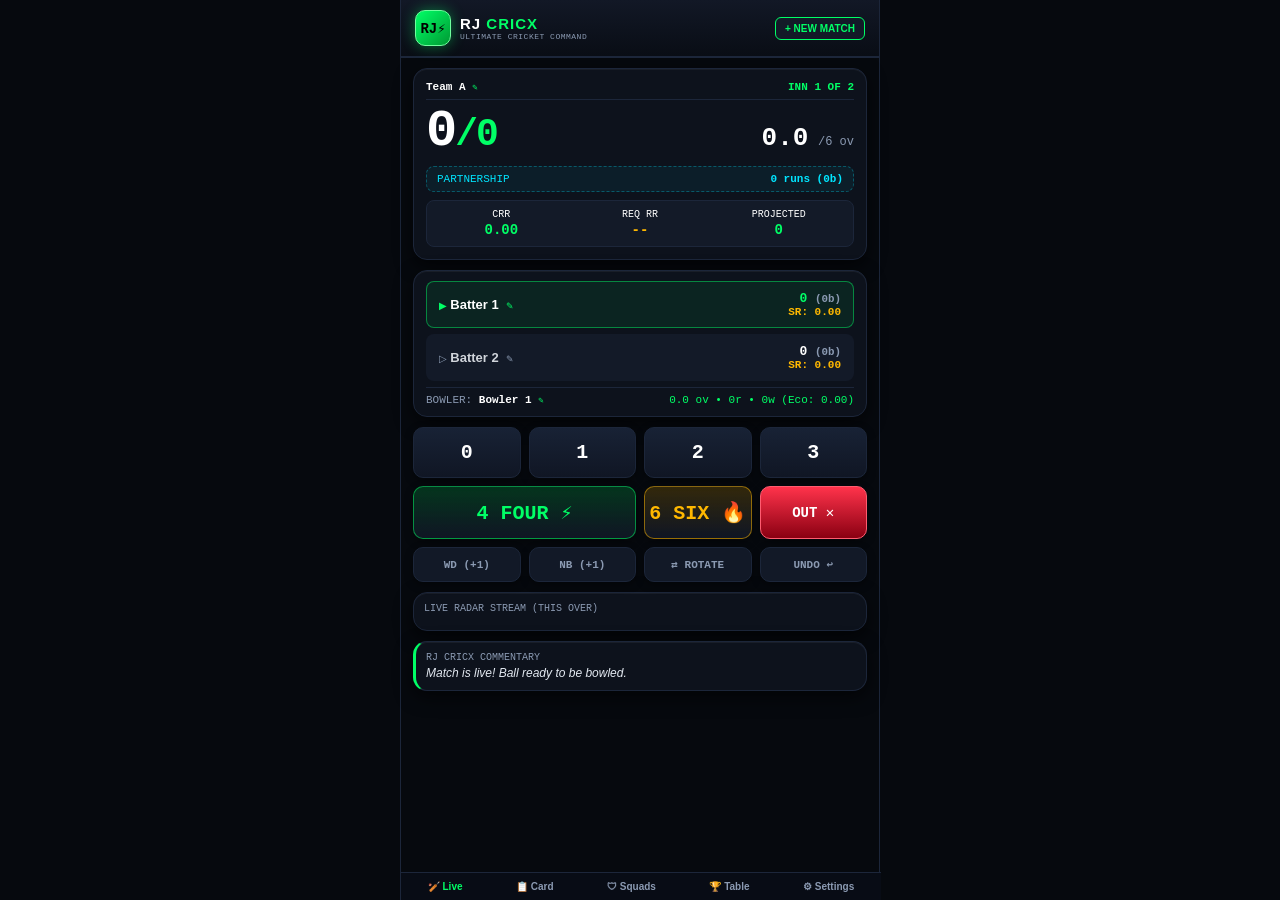
==== www/index.html @ a70320c4 "Create index.html" ====
<!DOCTYPE html>
<html lang="en">
<head>
  <meta charset="UTF-8" />
  <meta name="viewport" content="width=device-width, initial-scale=1.0, maximum-scale=1.0, user-scalable=no, viewport-fit=cover" />
  <meta name="theme-color" content="#070A0F" />
  <title>RJ CricX — Ultimate Cricket Command</title>
  
  <style>
    :root {
      --bg-base: #06090E;
      --bg-panel: #0D121C;
      --bg-subpanel: #131A28;
      --border-hud: #1C263A;
      --border-glow: #293956;
      --lime: #00FF66;
      --lime-glow: rgba(0, 255, 102, 0.4);
      --amber: #FFB800;
      --amber-glow: rgba(255, 184, 0, 0.4);
      --red: #FF334B;
      --cyan: #00E5FF;
      --text-white: #FFFFFF;
      --text-muted: #8B9AB2;
      --font-mono: 'Courier New', Courier, monospace;
    }

    * { box-sizing: border-box; margin: 0; padding: 0; -webkit-tap-highlight-color: transparent; }
    
    body {
      background-color: var(--bg-base);
      color: var(--text-white);
      font-family: -apple-system, BlinkMacSystemFont, "Segoe UI", Roboto, sans-serif;
      user-select: none;
      display: flex;
      justify-content: center;
      min-height: 100vh;
      overflow-x: hidden;
    }

    #app-container {
      width: 100%;
      max-width: 480px;
      min-height: 100vh;
      background: var(--bg-base);
      border-left: 1px solid var(--border-hud);
      border-right: 1px solid var(--border-hud);
      display: flex;
      flex-direction: column;
      position: relative;
      padding-bottom: 74px;
    }

    /* FULL-SCREEN 2-SECOND POWER BLAST VFX OVERLAY */
    #vfx-overlay {
      position: fixed;
      inset: 0;
      z-index: 9999;
      pointer-events: none;
      display: none;
      align-items: center;
      justify-content: center;
      flex-direction: column;
      background: radial-gradient(circle, rgba(0,255,102,0.15) 0%, rgba(0,0,0,0.85) 80%);
    }
    #vfx-banner {
      font-family: var(--font-mono);
      font-size: 34px;
      font-weight: 900;
      text-align: center;
      padding: 16px 24px;
      border-radius: 16px;
      letter-spacing: 2px;
      text-transform: uppercase;
      transform: scale(0.6);
      animation: blastPop 0.35s cubic-bezier(0.175, 0.885, 0.32, 1.275) forwards;
    }
    #vfx-sub {
      font-size: 14px;
      font-family: var(--font-mono);
      color: #FFF;
      margin-top: 8px;
      letter-spacing: 3px;
    }
    @keyframes blastPop {
      0% { transform: scale(0.4) rotate(-4deg); opacity: 0; }
      70% { transform: scale(1.1) rotate(2deg); opacity: 1; }
      100% { transform: scale(1) rotate(0deg); opacity: 1; }
    }

    /* Top Command Header */
    header {
      background: linear-gradient(180deg, #121826 0%, #090D15 100%);
      border-bottom: 2px solid var(--border-hud);
      padding: 10px 14px;
      display: flex;
      align-items: center;
      justify-content: space-between;
      position: sticky;
      top: 0;
      z-index: 100;
    }
    .brand {
      display: flex;
      align-items: center;
      gap: 9px;
      cursor: pointer;
    }
    .brand-logo {
      width: 36px;
      height: 36px;
      background: linear-gradient(135deg, #00FF66 0%, #009933 100%);
      color: #000;
      font-weight: 900;
      font-family: var(--font-mono);
      display: flex;
      align-items: center;
      justify-content: center;
      border-radius: 10px;
      box-shadow: 0 0 14px var(--lime-glow);
      font-size: 14px;
      border: 1px solid #70FF9E;
    }
    .brand-title {
      font-size: 15px;
      font-weight: 900;
      letter-spacing: 1px;
      text-transform: uppercase;
    }
    .brand-title span { color: var(--lime); }
    .brand-tag {
      font-size: 8px;
      font-family: var(--font-mono);
      color: var(--text-muted);
      letter-spacing: 0.5px;
    }

    /* Panels & Telemetry */
    .hud-panel {
      background: var(--bg-panel);
      border: 1px solid var(--border-hud);
      border-radius: 14px;
      padding: 12px;
      margin: 10px 12px;
      box-shadow: inset 0 1px 0 rgba(255, 255, 255, 0.05), 0 6px 18px rgba(0, 0, 0, 0.6);
    }

    .giant-score-box {
      display: flex;
      align-items: baseline;
      justify-content: space-between;
      padding: 6px 0 8px 0;
    }
    .score-primary {
      font-family: var(--font-mono);
      font-size: 52px;
      font-weight: 900;
      line-height: 1;
      letter-spacing: -2px;
    }
    .score-wickets { color: var(--lime); font-size: 38px; }
    .overs-display { text-align: right; font-family: var(--font-mono); }
    .overs-num { font-size: 26px; font-weight: 700; color: #FFF; }

    /* Target & Chase Bar (Innings 2 Special) */
    .target-chase-bar {
      background: linear-gradient(90deg, rgba(255,184,0,0.15) 0%, rgba(255,184,0,0.05) 100%);
      border: 1px solid rgba(255,184,0,0.4);
      padding: 7px 10px;
      border-radius: 8px;
      font-size: 11px;
      font-family: var(--font-mono);
      color: var(--amber);
      display: flex;
      justify-content: space-between;
      align-items: center;
      margin-bottom: 8px;
    }

    .partnership-bar {
      display: flex;
      justify-content: space-between;
      align-items: center;
      background: rgba(0, 229, 255, 0.06);
      border: 1px dashed rgba(0, 229, 255, 0.3);
      padding: 6px 10px;
      border-radius: 8px;
      font-size: 11px;
      font-family: var(--font-mono);
      color: var(--cyan);
      margin-bottom: 8px;
    }

    .metrics-matrix {
      display: grid;
      grid-template-columns: 1fr 1fr 1fr;
      gap: 6px;
      background: var(--bg-subpanel);
      padding: 8px;
      border-radius: 8px;
      border: 1px solid var(--border-hud);
      font-family: var(--font-mono);
      font-size: 10px;
      text-align: center;
    }
    .matrix-cell b { display: block; font-size: 14px; color: var(--lime); margin-top: 2px; }

    /* Interactive Player Lines */
    .player-line {
      display: flex;
      justify-content: space-between;
      align-items: center;
      padding: 9px 12px;
      border-radius: 8px;
      background: var(--bg-subpanel);
      margin-bottom: 6px;
      font-size: 12px;
      border: 1px solid transparent;
      cursor: pointer;
    }
    .player-line.striker {
      border-color: rgba(0, 255, 102, 0.45);
      background: rgba(0, 255, 102, 0.08);
    }
    .milestone-tag {
      background: var(--amber);
      color: #000;
      font-size: 9px;
      font-weight: 900;
      padding: 1px 5px;
      border-radius: 4px;
      margin-left: 5px;
      font-family: var(--font-mono);
    }
    .sr-highlight {
      font-family: var(--font-mono);
      font-size: 11px;
      color: var(--amber);
      font-weight: 800;
    }

    /* Keypad Grid */
    .keypad-grid {
      margin: 0 12px 10px;
      display: grid;
      grid-template-columns: repeat(4, 1fr);
      gap: 8px;
    }
    .key-btn {
      background: linear-gradient(180deg, #182235 0%, #101624 100%);
      border: 1px solid var(--border-hud);
      color: #FFF;
      font-family: var(--font-mono);
      font-size: 20px;
      font-weight: 800;
      padding: 13px 0;
      border-radius: 10px;
      cursor: pointer;
      display: flex;
      align-items: center;
      justify-content: center;
      box-shadow: 0 3px 8px rgba(0, 0, 0, 0.4);
      transition: all 0.06s ease;
    }
    .key-btn:active { transform: scale(0.95); border-color: var(--lime); }
    .key-four {
      color: var(--lime);
      border-color: rgba(0, 255, 102, 0.5);
      background: linear-gradient(180deg, rgba(0, 255, 102, 0.18) 0%, #101624 100%);
      grid-column: span 2;
    }
    .key-six {
      color: var(--amber);
      border-color: rgba(255, 184, 0, 0.5);
      background: linear-gradient(180deg, rgba(255, 184, 0, 0.18) 0%, #101624 100%);
      grid-column: span 1;
    }
    .key-out {
      color: #FFF;
      background: linear-gradient(180deg, var(--red) 0%, #8A0012 100%);
      border-color: #FF5C70;
      grid-column: span 1;
      font-size: 14px;
    }
    .key-aux { font-size: 11px; padding: 10px 0; background: #121927; color: var(--text-muted); font-weight: 700; }

    /* Modals & Overlays */
    .modal-backdrop {
      position: fixed;
      inset: 0;
      background: rgba(4, 6, 10, 0.92);
      backdrop-filter: blur(6px);
      z-index: 1000;
      display: none;
      align-items: center;
      justify-content: center;
      padding: 16px;
    }
    .modal-window {
      width: 100%;
      max-width: 410px;
      background: var(--bg-panel);
      border: 1px solid var(--border-glow);
      border-radius: 16px;
      padding: 16px;
      box-shadow: 0 10px 30px rgba(0,0,0,0.9);
      max-height: 90vh;
      overflow-y: auto;
    }

    .form-group { margin-bottom: 10px; }
    .form-label { font-size: 11px; color: var(--text-muted); font-family: var(--font-mono); margin-bottom: 3px; display: block; }
    .form-input {
      width: 100%;
      background: var(--bg-subpanel);
      border: 1px solid var(--border-hud);
      color: #FFF;
      padding: 10px;
      border-radius: 8px;
      font-size: 13px;
      outline: none;
    }
    .form-input:focus { border-color: var(--lime); }
    .btn-action {
      width: 100%;
      background: var(--lime);
      color: #000;
      font-weight: 800;
      padding: 11px;
      border-radius: 8px;
      border: none;
      cursor: pointer;
      font-family: var(--font-mono);
      font-size: 13px;
    }

    /* Navigation Dock */
    .nav-dock {
      position: fixed;
      bottom: 0;
      width: 100%;
      max-width: 480px;
      background: rgba(9, 13, 22, 0.98);
      backdrop-filter: blur(12px);
      border-top: 1px solid var(--border-hud);
      display: flex;
      justify-content: space-around;
      padding: 8px 0;
      z-index: 999;
    }
    .dock-tab {
      background: transparent;
      border: none;
      color: var(--text-muted);
      display: flex;
      flex-direction: column;
      align-items: center;
      gap: 3px;
      font-size: 10px;
      font-weight: 700;
      cursor: pointer;
    }
    .dock-tab.active { color: var(--lime); }

    /* Tables */
    .tele-table { width: 100%; border-collapse: collapse; font-size: 12px; margin-top: 6px; }
    .tele-table th { background: var(--bg-subpanel); padding: 6px 8px; font-family: var(--font-mono); color: var(--text-muted); text-align: left; font-size: 10px; }
    .tele-table td { padding: 8px; border-bottom: 1px solid var(--border-hud); font-family: var(--font-mono); }

    /* Switch Toggles for Settings */
    .toggle-row {
      display: flex;
      justify-content: space-between;
      align-items: center;
      padding: 10px 0;
      border-bottom: 1px solid var(--border-hud);
      font-size: 12px;
    }
  </style>
</head>
<body>

  <div id="app-container">
    <!-- FULL SCREEN POWER BLAST VFX -->
    <div id="vfx-overlay">
      <div id="vfx-banner">POWER FOUR!</div>
      <div id="vfx-sub">RJ CRICX BROADCAST SPEED</div>
    </div>

    <!-- BROADCAST HEADER -->
    <header>
      <div class="brand" onclick="Nav.go('scorer')">
        <div class="brand-logo">RJ⚡</div>
        <div>
          <div class="brand-title">RJ <span>CricX</span></div>
          <div class="brand-tag">ULTIMATE CRICKET COMMAND</div>
        </div>
      </div>
      <div>
        <button onclick="Nav.go('setup')" style="background:var(--bg-subpanel); border:1px solid var(--lime); color:var(--lime); padding:5px 9px; border-radius:6px; font-size:10px; font-weight:800; cursor:pointer;">
          + NEW MATCH
        </button>
      </div>
    </header>

    <!-- 1. LIVE SCORING VIEW -->
    <div id="view-scorer" style="display:block;">
      <div class="hud-panel">
        <div style="display:flex; justify-content:space-between; font-size:11px; font-family:var(--font-mono); color:var(--text-muted); border-bottom:1px solid var(--border-hud); padding-bottom:6px;">
          <span style="font-weight:800; color:#FFF; cursor:pointer;" onclick="UI.openEditNameModal('teamBatting')" id="hud-team-name">
            BATTING TEAM <span style="color:var(--lime); font-size:9px;">✎</span>
          </span>
          <span style="color:var(--lime); font-weight:700;" id="hud-inning-num">INN 1 OF 2</span>
        </div>

        <div class="giant-score-box">
          <div class="score-primary">
            <span id="hud-runs">0</span><span class="score-wickets" id="hud-wickets">/0</span>
          </div>
          <div class="overs-display">
            <span class="overs-num" id="hud-overs">0.0</span>
            <span style="font-size:12px; color:var(--text-muted);" id="hud-max-overs">/6 ov</span>
          </div>
        </div>

        <!-- 2nd Innings Target Tracker (Visible during Chase) -->
        <div class="target-chase-bar" id="target-bar" style="display:none;">
          <span>TARGET: <b id="target-val">--</b></span>
          <b id="need-runs-text">Need 0 runs in 0 balls</b>
        </div>

        <!-- Partnership Bar -->
        <div class="partnership-bar">
          <span>PARTNERSHIP</span>
          <b id="hud-partnership">0 runs (0b)</b>
        </div>

        <div class="metrics-matrix">
          <div class="matrix-cell">
            <span>CRR</span>
            <b id="hud-crr">0.00</b>
          </div>
          <div class="matrix-cell">
            <span>REQ RR</span>
            <b id="hud-rrr" style="color:var(--amber);">--</b>
          </div>
          <div class="matrix-cell">
            <span>PROJECTED</span>
            <b id="hud-proj">0</b>
          </div>
        </div>
      </div>

      <!-- Player Console -->
      <div class="hud-panel" style="padding:10px 12px;">
        <!-- Striker -->
        <div class="player-line striker" onclick="UI.openEditNameModal('striker')">
          <div>
            <span style="color:var(--lime); font-size:10px;">▶</span>
            <strong id="striker-name" style="font-size:13px; color:#FFF;">Striker</strong>
            <span id="striker-badge"></span>
            <span style="color:var(--lime); font-size:9px; margin-left:4px;">✎</span>
          </div>
          <div style="text-align:right;">
            <div style="font-family:var(--font-mono); color:var(--lime); font-size:13px; font-weight:700;">
              <span id="striker-runs">0</span> <small style="color:var(--text-muted);" id="striker-balls">(0b)</small>
            </div>
            <div class="sr-highlight">SR: <span id="striker-sr">0.00</span></div>
          </div>
        </div>

        <!-- Non-Striker -->
        <div class="player-line" onclick="UI.openEditNameModal('nonStriker')">
          <div>
            <span style="color:var(--text-muted); font-size:10px;">▷</span>
            <strong id="nonstriker-name" style="font-size:13px; color:#D1D5DB;">Non-Striker</strong>
            <span id="nonstriker-badge"></span>
            <span style="color:var(--text-muted); font-size:9px; margin-left:4px;">✎</span>
          </div>
          <div style="text-align:right;">
            <div style="font-family:var(--font-mono); color:#FFF; font-size:13px; font-weight:700;">
              <span id="nonstriker-runs">0</span> <small style="color:var(--text-muted);" id="nonstriker-balls">(0b)</small>
            </div>
            <div class="sr-highlight">SR: <span id="nonstriker-sr">0.00</span></div>
          </div>
        </div>

        <!-- Bowler -->
        <div style="display:flex; justify-content:space-between; align-items:center; border-top:1px solid var(--border-hud); padding-top:6px; font-size:11px; font-family:var(--font-mono);" onclick="UI.openEditNameModal('bowler')">
          <span style="color:var(--text-muted); cursor:pointer;">
            BOWLER: <strong style="color:#FFF;" id="bowler-name">Bowler</strong> <span style="color:var(--lime); font-size:9px;">✎</span>
          </span>
          <span style="color:var(--lime);" id="bowler-stats">0.0 ov • 0r • 0w</span>
        </div>
      </div>

      <!-- Keypad Controls -->
      <div class="keypad-grid">
        <button class="key-btn" onclick="Engine.record(0)">0</button>
        <button class="key-btn" onclick="Engine.record(1)">1</button>
        <button class="key-btn" onclick="Engine.record(2)">2</button>
        <button class="key-btn" onclick="Engine.record(3)">3</button>

        <button class="key-btn key-four" onclick="Engine.record(4)">4 FOUR ⚡</button>
        <button class="key-btn key-six" onclick="Engine.record(6)">6 SIX 🔥</button>
        <button class="key-btn key-out" onclick="UI.openWicketModal()">OUT ✕</button>

        <button class="key-btn key-aux" onclick="Engine.recordExtra('WD')">WD (+1)</button>
        <button class="key-btn key-aux" onclick="Engine.recordExtra('NB')">NB (+1)</button>
        <button class="key-btn key-aux" onclick="Engine.manualSwapStrike()">⇄ ROTATE</button>
        <button class="key-btn key-aux" onclick="Engine.undo()">UNDO ↩</button>
      </div>

      <!-- Timeline & Ball Log -->
      <div class="hud-panel" style="padding:10px;">
        <div style="font-size:10px; font-family:var(--font-mono); color:var(--text-muted); margin-bottom:6px;">LIVE RADAR STREAM (THIS OVER)</div>
        <div id="timeline-log" style="display:flex; gap:6px; overflow-x:auto;"></div>
      </div>

      <!-- Commentary Ticker -->
      <div class="hud-panel" style="padding:10px; border-left:3px solid var(--lime);">
        <div style="font-size:10px; font-family:var(--font-mono); color:var(--text-muted); margin-bottom:3px;">RJ CRICX COMMENTARY</div>
        <div id="live-commentary" style="font-size:12px; color:#E2E8F0; font-style:italic;">Match is live! Ball ready to be bowled.</div>
      </div>
    </div>

    <!-- 2. MATCH SETUP VIEW -->
    <div id="view-setup" style="display:none; padding:12px;">
      <div class="hud-panel" style="margin:0;">
        <h3 style="font-size:14px; font-family:var(--font-mono); color:var(--lime); margin-bottom:12px;">START NEW MATCH</h3>
        
        <div class="form-group">
          <label class="form-label">Team 1 (Batting First)</label>
          <input type="text" id="setup-team-a" class="form-input" placeholder="e.g. Royal Strikers" value="Team A" />
        </div>
        <div class="form-group">
          <label class="form-label">Team 2 (Bowling First)</label>
          <input type="text" id="setup-team-b" class="form-input" placeholder="e.g. Gully Titans" value="Team B" />
        </div>
        <div style="display:grid; grid-template-columns:1fr 1fr; gap:8px;">
          <div class="form-group">
            <label class="form-label">Total Overs</label>
            <input type="number" id="setup-overs" class="form-input" value="6" min="1" max="50" />
          </div>
          <div class="form-group">
            <label class="form-label">Players Per Side</label>
            <input type="number" id="setup-players" class="form-input" value="7" min="2" max="16" />
          </div>
        </div>

        <div style="border-top:1px solid var(--border-hud); margin:12px 0; padding-top:10px;">
          <h4 style="font-size:12px; color:var(--lime); font-family:var(--font-mono); margin-bottom:8px;">OPENING PLAYERS</h4>
          <div class="form-group">
            <label class="form-label">Opening Striker Name</label>
            <input type="text" id="setup-striker" class="form-input" placeholder="e.g. Sameer" value="Batter 1" />
          </div>
          <div class="form-group">
            <label class="form-label">Opening Non-Striker Name</label>
            <input type="text" id="setup-nonstriker" class="form-input" placeholder="e.g. Rohan" value="Batter 2" />
          </div>
          <div class="form-group">
            <label class="form-label">Opening Bowler Name</label>
            <input type="text" id="setup-bowler" class="form-input" placeholder="e.g. Sunny" value="Bowler 1" />
          </div>
        </div>

        <button class="btn-action" onclick="Engine.startNewMatch()">START OFFICIAL MATCH ⚡</button>
      </div>
    </div>

    <!-- 3. FULL SCORECARD VIEW -->
    <div id="view-card" style="display:none; padding:12px;">
      <div class="hud-panel" style="margin:0 0 10px 0;">
        <div style="display:flex; justify-content:space-between; align-items:center; margin-bottom:8px;">
          <h3 style="font-size:14px; font-family:var(--font-mono); color:var(--lime);">FULL MATCH SCORECARD</h3>
          <button onclick="Engine.generateCanvasCard()" style="background:var(--lime); color:#000; border:none; padding:5px 9px; border-radius:6px; font-size:10px; font-weight:800; cursor:pointer;">
            📷 Download HD Photo Card
          </button>
        </div>

        <!-- 1st Innings Card (If Completed) -->
        <div id="card-inn1-box" style="display:none; margin-bottom:14px; border:1px solid #1E2B40; padding:8px; border-radius:8px;">
          <h4 style="font-size:12px; font-family:var(--font-mono); color:var(--amber); margin-bottom:6px;" id="inn1-summary-header">1ST INNINGS SUMMARY</h4>
          <table class="tele-table" id="table-bat-inn1">
            <thead><tr><th>BATTER</th><th>R</th><th>B</th><th>4s</th><th>6s</th><th>SR</th></tr></thead>
            <tbody></tbody>
          </table>
        </div>

        <!-- Current Innings Card -->
        <div style="font-size:12px; font-family:var(--font-mono); color:var(--lime); margin-bottom:4px;" id="current-inn-card-title">CURRENT INNINGS BATTING</div>
        <table class="tele-table" id="table-bat">
          <thead><tr><th>BATTER</th><th>R</th><th>B</th><th>4s</th><th>6s</th><th>SR</th></tr></thead>
          <tbody></tbody>
        </table>

        <h3 style="font-size:13px; font-family:var(--font-mono); color:var(--lime); margin-top:16px; margin-bottom:6px;">BOWLING FIGURES</h3>
        <table class="tele-table" id="table-bowl">
          <thead><tr><th>BOWLER</th><th>O</th><th>R</th><th>W</th><th>ECO</th></tr></thead>
          <tbody></tbody>
        </table>

        <h3 style="font-size:13px; font-family:var(--font-mono); color:var(--lime); margin-top:16px; margin-bottom:6px;">FALL OF WICKETS (FOW)</h3>
        <div id="fow-container" style="font-size:11px; font-family:var(--font-mono); color:#FFF;">None yet</div>
      </div>
    </div>

    <!-- 4. TEAMS & SQUADS VIEW -->
    <div id="view-teams" style="display:none; padding:12px;">
      <div class="hud-panel" style="margin:0 0 12px 0;">
        <h3 style="font-size:14px; font-family:var(--font-mono); color:var(--lime); margin-bottom:8px;">REGISTER SQUAD</h3>
        <input type="text" id="new-team-input" class="form-input" placeholder="Team Name (e.g. Royal Strikers)" />
        <button class="btn-action" onclick="SquadManager.addTeam()">+ SAVE SQUAD</button>
      </div>

      <div class="hud-panel" style="margin:0;">
        <h3 style="font-size:13px; font-family:var(--font-mono); color:var(--text-muted); margin-bottom:8px;">REGISTERED SQUADS</h3>
        <div id="teams-list"></div>
      </div>
    </div>

    <!-- 5. TOURNAMENT NRR STANDINGS VIEW -->
    <div id="view-tournament" style="display:none; padding:12px;">
      <div class="hud-panel" style="margin:0;">
        <h3 style="font-size:14px; font-family:var(--font-mono); color:var(--lime); margin-bottom:8px;">MOHALLA TOURNAMENT STANDINGS (NRR)</h3>
        <table class="tele-table">
          <thead><tr><th>TEAM</th><th>P</th><th>W</th><th>L</th><th>NRR</th><th>PTS</th></tr></thead>
          <tbody>
            <tr><td><b>Royal Strikers</b></td><td>3</td><td>3</td><td>0</td><td style="color:var(--lime);">+2.45</td><td>6</td></tr>
            <tr><td><b>Gully Titans</b></td><td>3</td><td>2</td><td>1</td><td style="color:var(--lime);">+0.92</td><td>4</td></tr>
            <tr><td><b>Sector 4 Kings</b></td><td>3</td><td>1</td><td>2</td><td style="color:var(--red);">-0.35</td><td>2</td></tr>
            <tr><td><b>City Blasters</b></td><td>3</td><td>0</td><td>3</td><td style="color:var(--red);">-2.80</td><td>0</td></tr>
          </tbody>
        </table>
      </div>
    </div>

    <!-- 6. SETTINGS VIEW -->
    <div id="view-settings" style="display:none; padding:12px;">
      <div class="hud-panel" style="margin:0;">
        <h3 style="font-size:14px; font-family:var(--font-mono); color:var(--lime); margin-bottom:12px;">SETTINGS & MATCH ENGINE</h3>
        
        <div class="toggle-row">
          <span>Boundary Power Blast VFX (4s & 6s)</span>
          <input type="checkbox" id="setting-vfx" checked onchange="SettingsManager.toggleSetting('vfx')" />
        </div>
        <div class="toggle-row">
          <span>Audio Sound Effects (Stadium Audio)</span>
          <input type="checkbox" id="setting-sound" checked onchange="SettingsManager.toggleSetting('sound')" />
        </div>
        <div class="toggle-row">
          <span>Tactile Vibration Haptics</span>
          <input type="checkbox" id="setting-vibe" checked onchange="SettingsManager.toggleSetting('vibe')" />
        </div>

        <div style="margin-top:14px; border-top:1px solid var(--border-hud); padding-top:12px; display:flex; flex-direction:column; gap:8px;">
          <button class="btn-action" style="background:#141B28; color:#FFF;" onclick="SettingsManager.exportData()">📁 Export JSON Match Backup</button>
          <button class="btn-action" style="background:#141B28; color:#FFF;" onclick="document.getElementById('import-file').click()">📥 Restore Backup File</button>
          <input type="file" id="import-file" style="display:none;" onchange="SettingsManager.importData(event)" />
          <button class="btn-action" style="background:rgba(255,51,75,0.15); border:1px solid var(--red); color:var(--red);" onclick="SettingsManager.resetData()">⚠️ Factory Reset All Matches</button>
        </div>
      </div>
    </div>

    <!-- Hidden Canvas for HD Photo Scorecard Export -->
    <canvas id="scorecard-canvas" width="600" height="740" style="display:none;"></canvas>

    <!-- MODAL: WICKET POPUP -->
    <div id="modal-wicket" class="modal-backdrop">
      <div class="modal-window">
        <h4 style="font-size:15px; color:var(--red); font-family:var(--font-mono); margin-bottom:10px;">FALL OF WICKET</h4>
        
        <div class="form-group">
          <label class="form-label">Kaun Out Hua?</label>
          <select id="select-out-batter" class="form-input">
            <option value="striker">Striker</option>
            <option value="nonStriker">Non-Striker</option>
          </select>
        </div>

        <div class="form-group">
          <label class="form-label">Dismissal Mode</label>
          <select id="select-dismissal-type" class="form-input" onchange="UI.toggleFielderField()">
            <option value="Bowled">Bowled (Clean Bowled)</option>
            <option value="Caught" selected>Caught (Catch Out)</option>
            <option value="Run Out">Run Out (Throw / Direct Hit)</option>
            <option value="Stumped">Stumped (Keeper Stumping)</option>
            <option value="LBW">LBW (Leg Before Wicket)</option>
            <option value="Hit Wicket">Hit Wicket</option>
            <option value="Retired Hurt">Retired Hurt</option>
          </select>
        </div>

        <div class="form-group" id="group-fielder">
          <label class="form-label" id="label-fielder">Catch Kisne Pakda? (Fielder Name)</label>
          <input type="text" id="input-fielder-name" class="form-input" placeholder="e.g. Imran, Dev" />
        </div>

        <div class="form-group">
          <label class="form-label">Naya Aane Wala Batter (Type Name)</label>
          <input type="text" id="input-new-batter" class="form-input" placeholder="e.g. Farhan, Raju" />
        </div>

        <div style="display:flex; gap:8px; margin-top:12px;">
          <button class="btn-action" style="background:#222B3A; color:#FFF;" onclick="UI.closeModals()">Cancel</button>
          <button class="btn-action" style="background:var(--red); color:#FFF;" onclick="Engine.confirmWicket()">CONFIRM OUT ✕</button>
        </div>
      </div>
    </div>

    <!-- MODAL: OVER COMPLETE -->
    <div id="modal-over" class="modal-backdrop">
      <div class="modal-window">
        <h4 style="font-size:15px; color:var(--lime); font-family:var(--font-mono); margin-bottom:6px;">OVER COMPLETE!</h4>
        <p style="font-size:11px; color:var(--text-muted); margin-bottom:10px;">Agla over kaun karega? Bowler ka naam likhein:</p>
        
        <div class="form-group">
          <label class="form-label">Next Bowler Name</label>
          <input type="text" id="input-next-bowler" class="form-input" placeholder="Type next bowler name..." />
        </div>

        <button class="btn-action" onclick="Engine.confirmNextBowler()">START NEXT OVER →</button>
      </div>
    </div>

    <!-- MODAL: INNINGS 1 BREAK & TARGET ANNOUNCEMENT -->
    <div id="modal-inn-break" class="modal-backdrop">
      <div class="modal-window" style="border-color:var(--amber);">
        <h3 style="font-size:16px; color:var(--amber); font-family:var(--font-mono); margin-bottom:6px;">INNINGS 1 FINISHED!</h3>
        <div style="background:#131A28; padding:10px; border-radius:8px; margin-bottom:12px;">
          <div style="font-size:13px; font-weight:700;" id="break-inn1-score">Team A: 54/3 (6.0 ov)</div>
          <div style="font-size:16px; font-weight:900; color:var(--lime); margin-top:4px;" id="break-target-text">TARGET: 55 RUNS</div>
        </div>

        <h4 style="font-size:12px; color:var(--lime); font-family:var(--font-mono); margin-bottom:8px;">2ND INNINGS OPENERS</h4>
        <div class="form-group">
          <label class="form-label">2nd Innings Striker Name</label>
          <input type="text" id="inn2-striker" class="form-input" placeholder="e.g. Sunny" value="Batter A" />
        </div>
        <div class="form-group">
          <label class="form-label">2nd Innings Non-Striker Name</label>
          <input type="text" id="inn2-nonstriker" class="form-input" placeholder="e.g. Imran" value="Batter B" />
        </div>
        <div class="form-group">
          <label class="form-label">Opening Bowler Name</label>
          <input type="text" id="inn2-bowler" class="form-input" placeholder="e.g. Sameer" value="Bowler X" />
        </div>

        <button class="btn-action" onclick="Engine.startSecondInnings()">COMMENCE 2ND INNINGS ⚡</button>
      </div>
    </div>

    <!-- MODAL: MATCH CONCLUDED / VICTORY OVERLAY -->
    <div id="modal-victory" class="modal-backdrop">
      <div class="modal-window" style="border-color:var(--lime); text-align:center;">
        <div style="font-size:40px; margin-bottom:6px;">🏆</div>
        <h3 style="font-size:18px; font-weight:900; color:#FFF; margin-bottom:4px;">MATCH FINISHED!</h3>
        <p style="font-size:15px; font-weight:800; color:var(--lime); font-family:var(--font-mono); margin-bottom:14px;" id="victory-text">Royal Strikers Won!</p>
        
        <div style="display:flex; gap:8px;">
          <button class="btn-action" onclick="Nav.go('card'); UI.closeModals();">View Full Card</button>
          <button class="btn-action" style="background:#131A28; color:#FFF;" onclick="Nav.go('setup'); UI.closeModals();">New Match</button>
        </div>
      </div>
    </div>

    <!-- MODAL: EDIT NAME -->
    <div id="modal-edit-name" class="modal-backdrop">
      <div class="modal-window">
        <h4 style="font-size:14px; color:var(--lime); font-family:var(--font-mono); margin-bottom:4px;">EDIT NAME</h4>
        <input type="text" id="input-edit-name" class="form-input" />
        <div style="display:flex; gap:8px;">
          <button class="btn-action" style="background:#222B3A; color:#FFF;" onclick="UI.closeModals()">Cancel</button>
          <button class="btn-action" onclick="UI.saveEditedName()">Save</button>
        </div>
      </div>
    </div>

    <!-- BOTTOM DOCK -->
    <nav class="nav-dock">
      <button class="dock-tab active" id="tab-scorer" onclick="Nav.go('scorer')">
        <span>🏏 Live</span>
      </button>
      <button class="dock-tab" id="tab-card" onclick="Nav.go('card')">
        <span>📋 Card</span>
      </button>
      <button class="dock-tab" id="tab-teams" onclick="Nav.go('teams')">
        <span>🛡 Squads</span>
      </button>
      <button class="dock-tab" id="tab-tournament" onclick="Nav.go('tournament')">
        <span>🏆 Table</span>
      </button>
      <button class="dock-tab" id="tab-settings" onclick="Nav.go('settings')">
        <span>⚙ Settings</span>
      </button>
    </nav>
  </div>

  <script>
    // 1. DATA STATE MANAGEMENT (Safe Local Storage)
    const DB_KEY = 'RJ_CRICX_OFFICIAL_BROADCAST_MASTER_V9';

    let Game = {
      teamBatting: 'Team A',
      teamBowling: 'Team B',
      currentInning: 1,
      totalRuns: 0,
      wickets: 0,
      legalBalls: 0,
      totalOvers: 6,
      playersPerSide: 7,
      target: null,
      isCompleted: false,
      winner: null,
      strikerId: 'p1',
      nonStrikerId: 'p2',
      bowlerId: 'b1',
      partnershipRuns: 0,
      partnershipBalls: 0,
      players: {
        'p1': { id: 'p1', name: 'Batter 1', runs: 0, balls: 0, fours: 0, sixes: 0, out: 'not out' },
        'p2': { id: 'p2', name: 'Batter 2', runs: 0, balls: 0, fours: 0, sixes: 0, out: 'not out' }
      },
      bowlers: {
        'b1': { id: 'b1', name: 'Bowler 1', balls: 0, runs: 0, wickets: 0 }
      },
      ballLog: [],
      fow: [],
      innings1: null
    };

    let TeamsList = [
      { name: 'Royal Strikers', players: ['Sameer (C)', 'Rohan (wk)', 'Dev', 'Zaid', 'Farhan', 'Bunty'] },
      { name: 'Gully Titans', players: ['Sunny (C)', 'Imran', 'Danish (wk)', 'Arjun', 'Manish', 'Karan'] }
    ];

    let UserSettings = {
      vfx: true,
      sound: true,
      vibe: true
    };

    try {
      const saved = localStorage.getItem(DB_KEY);
      if (saved) Game = JSON.parse(saved);
      const savedTeams = localStorage.getItem('RJ_TEAMS_LIST');
      if (savedTeams) TeamsList = JSON.parse(savedTeams);
      const savedSettings = localStorage.getItem('RJ_SETTINGS');
      if (savedSettings) UserSettings = JSON.parse(savedSettings);
    } catch(e) {}

    function saveState() {
      try {
        localStorage.setItem(DB_KEY, JSON.stringify(Game));
        localStorage.setItem('RJ_TEAMS_LIST', JSON.stringify(TeamsList));
        localStorage.setItem('RJ_SETTINGS', JSON.stringify(UserSettings));
      } catch(e) {}
    }

    // Precise International Calculations
    function calculateSR(runs, balls) {
      if (!balls || balls === 0) return '0.00';
      return ((runs / balls) * 100).toFixed(2);
    }

    function calculateECO(runs, balls) {
      if (!balls || balls === 0) return '0.00';
      const overs = Math.floor(balls / 6) + (balls % 6) / 6;
      return (runs / overs).toFixed(2);
    }

    // Audio & Vibration Synthesizer
    const Sound = {
      ctx: null,
      beep(freq, duration, type='sine') {
        if (!UserSettings.sound) return;
        try {
          if (!this.ctx) {
            const AudioCtx = window.AudioContext || window.webkitAudioContext;
            if (AudioCtx) this.ctx = new AudioCtx();
          }
          if (!this.ctx) return;
          const osc = this.ctx.createOscillator();
          const gain = this.ctx.createGain();
          osc.type = type;
          osc.frequency.value = freq;
          gain.gain.setValueAtTime(0.15, this.ctx.currentTime);
          gain.gain.exponentialRampToValueAtTime(0.001, this.ctx.currentTime + duration);
          osc.connect(gain);
          gain.connect(this.ctx.destination);
          osc.start();
          osc.stop(this.ctx.currentTime + duration);
        } catch(e) {}
      },
      click() { this.beep(420, 0.05); if (UserSettings.vibe && navigator.vibrate) navigator.vibrate(15); },
      four() { this.beep(650, 0.22, 'triangle'); if (UserSettings.vibe && navigator.vibrate) navigator.vibrate([40, 50]); },
      six() { this.beep(920, 0.45, 'square'); if (UserSettings.vibe && navigator.vibrate) navigator.vibrate([50, 60, 80]); },
      out() { this.beep(160, 0.5, 'sawtooth'); if (UserSettings.vibe && navigator.vibrate) navigator.vibrate(120); }
    };

    // 2-SECOND POWER BLAST VFX ENGINE
    function triggerPowerVFX(type, text, sub) {
      if (!UserSettings.vfx) return;
      const overlay = document.getElementById('vfx-overlay');
      const banner = document.getElementById('vfx-banner');
      const subText = document.getElementById('vfx-sub');

      banner.innerText = text;
      subText.innerText = sub || 'RJ CRICX SPEED ENGINE';

      if (type === 'four') {
        banner.style.background = 'linear-gradient(135deg, #00FF66 0%, #00882B 100%)';
        banner.style.color = '#000';
        banner.style.boxShadow = '0 0 35px rgba(0, 255, 102, 0.7)';
      } else if (type === 'six') {
        banner.style.background = 'linear-gradient(135deg, #FFB800 0%, #E65100 100%)';
        banner.style.color = '#000';
        banner.style.boxShadow = '0 0 45px rgba(255, 184, 0, 0.8)';
      } else if (type === 'wicket') {
        banner.style.background = 'linear-gradient(135deg, #FF334B 0%, #990014 100%)';
        banner.style.color = '#FFF';
        banner.style.boxShadow = '0 0 40px rgba(255, 51, 75, 0.8)';
      } else if (type === 'victory') {
        banner.style.background = 'linear-gradient(135deg, #00E5FF 0%, #0055FF 100%)';
        banner.style.color = '#000';
        banner.style.boxShadow = '0 0 45px rgba(0, 229, 255, 0.8)';
      }

      overlay.style.display = 'flex';
      setTimeout(() => { overlay.style.display = 'none'; }, 1800);
    }

    // 2. CRICKET BROADCAST ENGINE
    const Engine = {
      startNewMatch() {
        const teamA = document.getElementById('setup-team-a').value.trim() || 'Team A';
        const teamB = document.getElementById('setup-team-b').value.trim() || 'Team B';
        const overs = parseInt(document.getElementById('setup-overs').value, 10) || 6;
        const playersCount = parseInt(document.getElementById('setup-players').value, 10) || 7;
        const striker = document.getElementById('setup-striker').value.trim() || 'Batter 1';
        const nonStriker = document.getElementById('setup-nonstriker').value.trim() || 'Batter 2';
        const bowler = document.getElementById('setup-bowler').value.trim() || 'Bowler 1';

        Game = {
          teamBatting: teamA,
          teamBowling: teamB,
          currentInning: 1,
          totalRuns: 0,
          wickets: 0,
          legalBalls: 0,
          totalOvers: overs,
          playersPerSide: playersCount,
          target: null,
          isCompleted: false,
          winner: null,
          strikerId: 'p1',
          nonStrikerId: 'p2',
          bowlerId: 'b1',
          partnershipRuns: 0,
          partnershipBalls: 0,
          players: {
            'p1': { id: 'p1', name: striker, runs: 0, balls: 0, fours: 0, sixes: 0, out: 'not out' },
            'p2': { id: 'p2', name: nonStriker, runs: 0, balls: 0, fours: 0, sixes: 0, out: 'not out' }
          },
          bowlers: {
            'b1': { id: 'b1', name: bowler, balls: 0, runs: 0, wickets: 0 }
          },
          ballLog: [],
          fow: [],
          innings1: null
        };

        saveState();
        Nav.go('scorer');
        UI.render();
      },

      record(runs) {
        if (Game.isCompleted) {
          alert('Match finish ho chuka hai! Please start a new match.');
          return;
        }

        const s = Game.players[Game.strikerId];
        const bw = Game.bowlers[Game.bowlerId];

        s.runs += runs;
        s.balls += 1;
        if (runs === 4) { s.fours += 1; Sound.four(); triggerPowerVFX('four', '⚡ POWER FOUR! ⚡', 'CRACKING BOUNDARY CUTS THE ROPES'); }
        else if (runs === 6) { s.sixes += 1; Sound.six(); triggerPowerVFX('six', '🔥 MAXIMUM SIX! 🔥', '105M CRACKER FLIES INTO THE STANDS'); }
        else { Sound.click(); }

        bw.runs += runs;
        bw.balls += 1;

        Game.totalRuns += runs;
        Game.legalBalls += 1;
        Game.partnershipRuns += runs;
        Game.partnershipBalls += 1;

        // Auto Commentary Generation
        let commentary = '';
        if (runs === 0) commentary = `${bw.name} to ${s.name}: Dot ball, solidly defended back to the pitch.`;
        else if (runs === 1) commentary = `${bw.name} to ${s.name}: Pushed into the gap for a brisk single.`;
        else if (runs === 2) commentary = `${bw.name} to ${s.name}: Quick double taken between wickets! Good running.`;
        else if (runs === 3) commentary = `${bw.name} to ${s.name}: Beautiful timing, cut off at boundary, 3 runs!`;
        else if (runs === 4) commentary = `${bw.name} to ${s.name}: FOUR! Smashed fiercely through the covers!`;
        else if (runs === 6) commentary = `${bw.name} to ${s.name}: SIX! Dispatched into orbit! Magnificent stroke! 🔥`;

        if (s.runs >= 50 && s.runs - runs < 50) {
          commentary += ` ⚡ 50 FOR ${s.name.toUpperCase()}! What a knock!`;
        } else if (s.runs >= 100 && s.runs - runs < 100) {
          commentary += ` 👑 CENTURY! 100 FOR ${s.name.toUpperCase()}! Pure class!`;
        }

        document.getElementById('live-commentary').innerText = commentary;
        Game.ballLog.unshift({ type: 'RUN', runs, isLegal: true, strikerId: Game.strikerId, bowlerId: Game.bowlerId });

        // Rotate strike on odd runs
        if (runs % 2 !== 0) {
          this.swapBatters();
        }

        // Check if 2nd innings target reached
        if (Game.currentInning === 2 && Game.target && Game.totalRuns >= Game.target) {
          this.declareMatchWinner(Game.teamBatting);
          return;
        }

        // Check if Innings ended by max overs
        if (Game.legalBalls >= Game.totalOvers * 6) {
          this.handleInningsCompletion();
          return;
        }

        // Over completion check (6 legal balls)
        if (Game.legalBalls % 6 === 0) {
          this.swapBatters();
          UI.openOverModal();
        }

        saveState();
        UI.render();
      },

      recordExtra(type) {
        if (Game.isCompleted) return;
        Sound.click();

        const bw = Game.bowlers[Game.bowlerId];
        bw.runs += 1;
        Game.totalRuns += 1;
        Game.partnershipRuns += 1;

        let comm = type === 'WD' ? `${bw.name} strays wide down leg! +1 Extra run.` : `${bw.name} oversteps the bowling crease! NO BALL called!`;
        document.getElementById('live-commentary').innerText = comm;

        Game.ballLog.unshift({ type, runs: 1, isLegal: false, strikerId: Game.strikerId, bowlerId: Game.bowlerId });

        // Check 2nd innings target on extras
        if (Game.currentInning === 2 && Game.target && Game.totalRuns >= Game.target) {
          this.declareMatchWinner(Game.teamBatting);
          return;
        }

        saveState();
        UI.render();
      },

      swapBatters() {
        const temp = Game.strikerId;
        Game.strikerId = Game.nonStrikerId;
        Game.nonStrikerId = temp;
      },

      manualSwapStrike() {
        this.swapBatters();
        Sound.click();
        saveState();
        UI.render();
      },

      confirmWicket() {
        Sound.out();
        triggerPowerVFX('wicket', '✕ WICKET TIMBER! ✕', 'BATTER DISMISSED! BIG MOMENTUM SHIFT');

        const outRole = document.getElementById('select-out-batter').value;
        const outId = (outRole === 'striker') ? Game.strikerId : Game.nonStrikerId;
        const outBatter = Game.players[outId];
        const bw = Game.bowlers[Game.bowlerId];
        
        const disType = document.getElementById('select-dismissal-type').value;
        const fielder = document.getElementById('input-fielder-name').value.trim() || 'Fielder';
        let newName = document.getElementById('input-new-batter').value.trim();
        if (!newName) newName = 'Batter ' + (Game.wickets + 3);

        let dismissalText = '';
        let isBowlerWicket = false;

        if (disType === 'Caught') {
          dismissalText = `c ${fielder} b ${bw.name}`;
          isBowlerWicket = true;
        } else if (disType === 'Bowled') {
          dismissalText = `b ${bw.name}`;
          isBowlerWicket = true;
        } else if (disType === 'Run Out') {
          dismissalText = `run out (${fielder})`;
          isBowlerWicket = false;
        } else if (disType === 'Stumped') {
          dismissalText = `st ${fielder} b ${bw.name}`;
          isBowlerWicket = true;
        } else if (disType === 'LBW') {
          dismissalText = `lbw b ${bw.name}`;
          isBowlerWicket = true;
        } else if (disType === 'Hit Wicket') {
          dismissalText = `hit wicket b ${bw.name}`;
          isBowlerWicket = true;
        } else if (disType === 'Retired Hurt') {
          dismissalText = `retired hurt`;
          isBowlerWicket = false;
        }

        outBatter.out = dismissalText;
        if (isBowlerWicket) bw.wickets += 1;
        bw.balls += 1;
        Game.wickets += 1;
        Game.legalBalls += 1;

        const ovStr = `${Math.floor(Game.legalBalls/6)}.${Game.legalBalls%6}`;
        Game.fow.push({ wkt: Game.wickets, score: Game.totalRuns, batter: outBatter.name, over: ovStr });

        Game.partnershipRuns = 0;
        Game.partnershipBalls = 0;

        document.getElementById('live-commentary').innerText = `WICKET! ${outBatter.name} departs (${dismissalText})!`;

        // Check All Out
        if (Game.wickets >= (Game.playersPerSide - 1)) {
          UI.closeModals();
          this.handleInningsCompletion();
          return;
        }

        // Register incoming batsman
        const newId = 'p_' + Date.now();
        Game.players[newId] = { id: newId, name: newName, runs: 0, balls: 0, fours: 0, sixes: 0, out: 'not out' };

        if (outRole === 'striker') Game.strikerId = newId;
        else Game.nonStrikerId = newId;

        Game.ballLog.unshift({ type: 'W', runs: 0, isLegal: true, strikerId: outId, bowlerId: Game.bowlerId, desc: dismissalText });

        // Check if overs completed on wicket ball
        if (Game.legalBalls >= Game.totalOvers * 6) {
          UI.closeModals();
          this.handleInningsCompletion();
          return;
        } else if (Game.legalBalls % 6 === 0) {
          this.swapBatters();
          UI.closeModals();
          UI.openOverModal();
        } else {
          UI.closeModals();
        }

        saveState();
        UI.render();
      },

      // Handle Innings Completion & 2nd Innings Transition
      handleInningsCompletion() {
        if (Game.currentInning === 1) {
          // Open 1st Innings Break Modal
          document.getElementById('break-inn1-score').innerText = `${Game.teamBatting}: ${Game.totalRuns}/${Game.wickets} (${Math.floor(Game.legalBalls/6)}.${Game.legalBalls%6} ov)`;
          document.getElementById('break-target-text').innerText = `TARGET: ${Game.totalRuns + 1} RUNS`;
          document.getElementById('modal-inn-break').style.display = 'flex';
        } else {
          // 2nd innings ended without reaching target
          if (Game.totalRuns === Game.target - 1) {
            this.declareMatchTie();
          } else {
            this.declareMatchWinner(Game.teamBowling);
          }
        }
      },

      startSecondInnings() {
        // Save 1st innings data
        Game.innings1 = {
          teamBatting: Game.teamBatting,
          totalRuns: Game.totalRuns,
          wickets: Game.wickets,
          legalBalls: Game.legalBalls,
          players: JSON.parse(JSON.stringify(Game.players)),
          bowlers: JSON.parse(JSON.stringify(Game.bowlers)),
          fow: [...Game.fow]
        };

        Game.target = Game.totalRuns + 1;
        Game.currentInning = 2;

        // Switch Batting and Bowling Teams
        const temp = Game.teamBatting;
        Game.teamBatting = Game.teamBowling;
        Game.teamBowling = temp;

        Game.totalRuns = 0;
        Game.wickets = 0;
        Game.legalBalls = 0;
        Game.partnershipRuns = 0;
        Game.partnershipBalls = 0;
        Game.fow = [];
        Game.ballLog = [];

        // Openers for 2nd Innings
        const sName = document.getElementById('inn2-striker').value.trim() || 'Striker (Inn 2)';
        const nsName = document.getElementById('inn2-nonstriker').value.trim() || 'Non-Striker (Inn 2)';
        const bName = document.getElementById('inn2-bowler').value.trim() || 'Bowler (Inn 2)';

        Game.players = {
          'p2_1': { id: 'p2_1', name: sName, runs: 0, balls: 0, fours: 0, sixes: 0, out: 'not out' },
          'p2_2': { id: 'p2_2', name: nsName, runs: 0, balls: 0, fours: 0, sixes: 0, out: 'not out' }
        };
        Game.bowlers = {
          'b2_1': { id: 'b2_1', name: bName, balls: 0, runs: 0, wickets: 0 }
        };
        Game.strikerId = 'p2_1';
        Game.nonStrikerId = 'p2_2';
        Game.bowlerId = 'b2_1';

        saveState();
        UI.closeModals();
        UI.render();
        triggerPowerVFX('victory', `TARGET: ${Game.target} RUNS`, `${Game.teamBatting} CHASE IS LIVE!`);
      },

      declareMatchWinner(winnerTeam) {
        Game.isCompleted = true;
        let marginText = '';
        if (winnerTeam === Game.teamBatting) {
          const wktsLeft = (Game.playersPerSide - 1) - Game.wickets;
          marginText = `${winnerTeam} won by ${wktsLeft} wicket(s)! 🏆`;
        } else {
          const runDiff = (Game.target - 1) - Game.totalRuns;
          marginText = `${winnerTeam} won by ${runDiff} run(s)! 🏆`;
        }

        Game.winner = marginText;
        saveState();
        UI.render();

        document.getElementById('victory-text').innerText = marginText;
        triggerPowerVFX('victory', 'CHAMPIONS! 🏆', marginText);
        setTimeout(() => {
          document.getElementById('modal-victory').style.display = 'flex';
        }, 1200);
      },

      declareMatchTie() {
        Game.isCompleted = true;
        Game.winner = 'MATCH TIED! (Super Over Possible)';
        saveState();
        UI.render();
        document.getElementById('victory-text').innerText = 'MATCH TIED! 🔥';
        document.getElementById('modal-victory').style.display = 'flex';
      },

      confirmNextBowler() {
        let bName = document.getElementById('input-next-bowler').value.trim();
        if (!bName) bName = 'Bowler ' + (Object.keys(Game.bowlers).length + 1);

        let existingId = Object.keys(Game.bowlers).find(id => Game.bowlers[id].name.toLowerCase() === bName.toLowerCase());
        
        if (existingId) {
          Game.bowlerId = existingId;
        } else {
          const newBId = 'b_' + Date.now();
          Game.bowlers[newBId] = { id: newBId, name: bName, balls: 0, runs: 0, wickets: 0 };
          Game.bowlerId = newBId;
        }

        UI.closeModals();
        saveState();
        UI.render();
      },

      undo() {
        if (!Game.ballLog.length) return;
        const last = Game.ballLog.shift();

        if (last.isLegal) {
          Game.legalBalls = Math.max(0, Game.legalBalls - 1);
          if (Game.players[last.strikerId]) {
            Game.players[last.strikerId].runs = Math.max(0, Game.players[last.strikerId].runs - last.runs);
            Game.players[last.strikerId].balls = Math.max(0, Game.players[last.strikerId].balls - 1);
          }
          if (Game.bowlers[last.bowlerId]) {
            Game.bowlers[last.bowlerId].runs = Math.max(0, Game.bowlers[last.bowlerId].runs - last.runs);
            Game.bowlers[last.bowlerId].balls = Math.max(0, Game.bowlers[last.bowlerId].balls - 1);
          }
        }
        Game.totalRuns = Math.max(0, Game.totalRuns - last.runs);
        Game.partnershipRuns = Math.max(0, Game.partnershipRuns - last.runs);
        Game.isCompleted = false;
        saveState();
        UI.render();
      },

      // Canvas HD Photo Scorecard Export
      generateCanvasCard() {
        const canvas = document.getElementById('scorecard-canvas');
        const ctx = canvas.getContext('2d');

        ctx.fillStyle = '#070A0F';
        ctx.fillRect(0, 0, 600, 740);

        ctx.fillStyle = '#0E131E';
        ctx.fillRect(20, 20, 560, 110);
        ctx.fillStyle = '#00FF66';
        ctx.font = 'bold 22px Courier New';
        ctx.fillText('RJ CRICX OFFICIAL BROADCAST CARD', 40, 55);

        ctx.fillStyle = '#FFFFFF';
        ctx.font = 'bold 26px Arial';
        ctx.fillText(`${Game.teamBatting}: ${Game.totalRuns}/${Game.wickets}`, 40, 95);
        ctx.font = '15px Arial';
        ctx.fillStyle = '#8E9DB5';
        const ov = `${Math.floor(Game.legalBalls/6)}.${Game.legalBalls%6}`;
        ctx.fillText(`(${ov}/${Game.totalOvers} Overs) • CRR: ${((Game.totalRuns/Math.max(1,Game.legalBalls))*6).toFixed(2)}`, 320, 95);

        ctx.fillStyle = '#141B2B';
        ctx.fillRect(20, 145, 560, 30);
        ctx.fillStyle = '#00FF66';
        ctx.font = 'bold 12px Courier New';
        ctx.fillText('BATTER', 35, 165);
        ctx.fillText('R', 270, 165);
        ctx.fillText('B', 330, 165);
        ctx.fillText('4s', 390, 165);
        ctx.fillText('6s', 440, 165);
        ctx.fillText('SR', 500, 165);

        let y = 195;
        ctx.font = '14px Arial';
        Object.values(Game.players).forEach(p => {
          ctx.fillStyle = '#FFFFFF';
          ctx.fillText(p.name, 35, y);
          ctx.font = '10px Arial';
          ctx.fillStyle = '#8E9DB5';
          ctx.fillText(p.out, 35, y + 14);

          ctx.font = 'bold 14px Arial';
          ctx.fillStyle = '#00FF66';
          ctx.fillText(p.runs.toString(), 270, y);
          ctx.fillStyle = '#FFFFFF';
          ctx.fillText(p.balls.toString(), 330, y);
          ctx.fillText(p.fours.toString(), 390, y);
          ctx.fillText(p.sixes.toString(), 440, y);
          ctx.fillStyle = '#FFB800';
          ctx.fillText(calculateSR(p.runs, p.balls), 500, y);

          y += 35;
        });

        ctx.fillStyle = '#00FF66';
        ctx.font = '12px Courier New';
        ctx.fillText('Powered by RJ CricX — Ultimate Cricket Command Engine', 80, 715);

        const image = canvas.toDataURL('image/png');
        const a = document.createElement('a');
        a.href = image;
        a.download = `RJ_CricX_Scorecard_${Date.now()}.png`;
        a.click();
      },

      shareWhatsApp() {
        const ov = `${Math.floor(Game.legalBalls/6)}.${Game.legalBalls%6}`;
        const s = Game.players[Game.strikerId];
        let text = `🏏 *RJ CRICX BROADCAST REPORT* 🏏\n`;
        text += `*${Game.teamBatting}*: ${Game.totalRuns}/${Game.wickets} (${ov}/${Game.totalOvers} ov)\n`;
        if (Game.target) text += `🎯 Target: ${Game.target} runs\n`;
        if (Game.winner) text += `🏆 Result: ${Game.winner}\n`;
        text += `Striker: ${s.name} ${s.runs} (${s.balls}b) SR: ${calculateSR(s.runs, s.balls)}\n`;
        text += `Partnership: ${Game.partnershipRuns} (${Game.partnershipBalls}b)\n`;
        text += `Bowler: ${Game.bowlers[Game.bowlerId].name}\n\nLive on RJ CricX ⚡`;
        window.open('https://api.whatsapp.com/send?text=' + encodeURIComponent(text), '_blank');
      }
    };

    // 3. TEAM SQUADS & SETTINGS MANAGERS
    const SquadManager = {
      addTeam() {
        const name = document.getElementById('new-team-input').value.trim();
        if (!name) return;
        TeamsList.push({ name: name, players: ['Player 1 (C)', 'Player 2 (wk)', 'Player 3', 'Player 4'] });
        document.getElementById('new-team-input').value = '';
        saveState();
        this.render();
      },
      render() {
        const container = document.getElementById('teams-list');
        container.innerHTML = '';
        TeamsList.forEach(t => {
          container.innerHTML += `
            <div style="background:#141B28; border:1px solid #1F2A3F; padding:10px; border-radius:8px; margin-bottom:6px;">
              <strong style="color:var(--lime);">${t.name}</strong>
              <div style="font-size:11px; color:#8E9DB5; margin-top:3px;">Players: ${t.players.join(', ')}</div>
            </div>
          `;
        });
      }
    };

    const SettingsManager = {
      toggleSetting(key) {
        UserSettings[key] = document.getElementById('setting-' + key).checked;
        saveState();
      },
      exportData() {
        const json = JSON.stringify({ game: Game, teams: TeamsList, settings: UserSettings }, null, 2);
        const blob = new Blob([json], { type: 'application/json' });
        const a = document.createElement('a');
        a.href = URL.createObjectURL(blob);
        a.download = `RJ_CricX_Backup_${Date.now()}.json`;
        a.click();
      },
      importData(e) {
        const file = e.target.files[0];
        if (!file) return;
        const reader = new FileReader();
        reader.onload = (event) => {
          try {
            const data = JSON.parse(event.target.result);
            if (data.game) Game = data.game;
            if (data.teams) TeamsList = data.teams;
            saveState();
            alert('Backup Restored Successfully!');
            location.reload();
          } catch(err) {
            alert('Invalid backup file');
          }
        };
        reader.readAsText(file);
      },
      resetData() {
        if (confirm('Kya aap sach mein saare matches aur settings delete karna chahte hain?')) {
          localStorage.removeItem(DB_KEY);
          location.reload();
        }
      }
    };

    // 4. UI TELEMETRY CONTROLLER
    let activeEditField = null;

    const UI = {
      render() {
        document.getElementById('hud-team-name').innerHTML = `${Game.teamBatting} <span style="color:var(--lime); font-size:9px;">✎</span>`;
        document.getElementById('hud-inning-num').innerText = `INN ${Game.currentInning} OF 2`;
        document.getElementById('hud-runs').innerText = Game.totalRuns;
        document.getElementById('hud-wickets').innerText = '/' + Game.wickets;

        const ov = Math.floor(Game.legalBalls / 6);
        const rem = Game.legalBalls % 6;
        document.getElementById('hud-overs').innerText = `${ov}.${rem}`;
        document.getElementById('hud-max-overs').innerText = `/${Game.totalOvers} ov`;

        const crr = Game.legalBalls > 0 ? ((Game.totalRuns / Game.legalBalls) * 6).toFixed(2) : '0.00';
        document.getElementById('hud-crr').innerText = crr;
        document.getElementById('hud-proj').innerText = Math.round(crr * Game.totalOvers);
        document.getElementById('hud-partnership').innerText = `${Game.partnershipRuns} runs (${Game.partnershipBalls}b)`;

        // 2nd Innings Target Tracker UI
        const targetBar = document.getElementById('target-bar');
        if (Game.currentInning === 2 && Game.target) {
          targetBar.style.display = 'flex';
          document.getElementById('target-val').innerText = Game.target;
          const remBalls = (Game.totalOvers * 6) - Game.legalBalls;
          const needRuns = Math.max(0, Game.target - Game.totalRuns);
          document.getElementById('need-runs-text').innerText = `Need ${needRuns} runs in ${remBalls} balls`;

          const rrr = remBalls > 0 ? ((needRuns / remBalls) * 6).toFixed(2) : '0.00';
          document.getElementById('hud-rrr').innerText = rrr;
        } else {
          targetBar.style.display = 'none';
          document.getElementById('hud-rrr').innerText = '--';
        }

        // Striker
        const s = Game.players[Game.strikerId];
        document.getElementById('striker-name').innerText = s.name;
        document.getElementById('striker-runs').innerText = s.runs;
        document.getElementById('striker-balls').innerText = `(${s.balls}b)`;
        document.getElementById('striker-sr').innerText = calculateSR(s.runs, s.balls);
        document.getElementById('striker-badge').innerHTML = s.runs >= 100 ? `<span class="milestone-tag">100🔥</span>` : (s.runs >= 50 ? `<span class="milestone-tag">50⚡</span>` : '');

        // Non-Striker
        const ns = Game.players[Game.nonStrikerId];
        document.getElementById('nonstriker-name').innerText = ns.name;
        document.getElementById('nonstriker-runs').innerText = ns.runs;
        document.getElementById('nonstriker-balls').innerText = `(${ns.balls}b)`;
        document.getElementById('nonstriker-sr').innerText = calculateSR(ns.runs, ns.balls);
        document.getElementById('nonstriker-badge').innerHTML = ns.runs >= 100 ? `<span class="milestone-tag">100🔥</span>` : (ns.runs >= 50 ? `<span class="milestone-tag">50⚡</span>` : '');

        // Bowler
        const bw = Game.bowlers[Game.bowlerId];
        document.getElementById('bowler-name').innerText = bw.name;
        document.getElementById('bowler-stats').innerText = `${Math.floor(bw.balls/6)}.${bw.balls%6} ov • ${bw.runs}r • ${bw.wickets}w (Eco: ${calculateECO(bw.runs, bw.balls)})`;

        // Timeline feed
        const log = document.getElementById('timeline-log');
        log.innerHTML = '';
        Game.ballLog.slice(0, 8).forEach(b => {
          const div = document.createElement('div');
          div.style.padding = '6px 10px';
          div.style.background = '#131A28';
          div.style.borderRadius = '6px';
          div.style.fontFamily = 'monospace';
          div.style.fontSize = '12px';
          div.style.fontWeight = 'bold';
          div.innerText = b.type === 'W' ? 'W' : (b.type === 'WD' ? 'Wd' : (b.type === 'NB' ? 'Nb' : b.runs));
          if (b.type === 'W') div.style.color = '#FF334B';
          if (b.runs === 4) div.style.color = '#00FF66';
          if (b.runs === 6) div.style.color = '#FFB800';
          log.appendChild(div);
        });

        this.renderCard();
      },

      renderCard() {
        // Render 1st innings if exists
        const inn1Box = document.getElementById('card-inn1-box');
        if (Game.innings1) {
          inn1Box.style.display = 'block';
          document.getElementById('inn1-summary-header').innerText = `1ST INNINGS: ${Game.innings1.teamBatting} (${Game.innings1.totalRuns}/${Game.innings1.wickets})`;
          const b1Body = document.querySelector('#table-bat-inn1 tbody');
          b1Body.innerHTML = '';
          Object.values(Game.innings1.players).forEach(p => {
            const sr = calculateSR(p.runs, p.balls);
            b1Body.innerHTML += `<tr><td><b>${p.name}</b><br><small style="color:var(--text-muted);">${p.out}</small></td><td>${p.runs}</td><td>${p.balls}</td><td>${p.fours}</td><td>${p.sixes}</td><td style="color:var(--amber); font-weight:700;">${sr}</td></tr>`;
          });
          document.getElementById('current-inn-card-title').innerText = `2ND INNINGS (CHASE): ${Game.teamBatting}`;
        } else {
          inn1Box.style.display = 'none';
          document.getElementById('current-inn-card-title').innerText = `1ST INNINGS: ${Game.teamBatting}`;
        }

        // Current Innings Batting
        const bBody = document.querySelector('#table-bat tbody');
        bBody.innerHTML = '';
        Object.values(Game.players).forEach(p => {
          const sr = calculateSR(p.runs, p.balls);
          bBody.innerHTML += `<tr><td><b>${p.name}</b><br><small style="color:var(--text-muted);">${p.out}</small></td><td>${p.runs}</td><td>${p.balls}</td><td>${p.fours}</td><td>${p.sixes}</td><td style="color:var(--amber); font-weight:700;">${sr}</td></tr>`;
        });

        // Current Innings Bowling
        const bwBody = document.querySelector('#table-bowl tbody');
        bwBody.innerHTML = '';
        Object.values(Game.bowlers).forEach(b => {
          const eco = calculateECO(b.runs, b.balls);
          bwBody.innerHTML += `<tr><td><b>${b.name}</b></td><td>${Math.floor(b.balls/6)}.${b.balls%6}</td><td>${b.runs}</td><td style="color:var(--red); font-weight:700;">${b.wickets}</td><td style="color:var(--lime);">${eco}</td></tr>`;
        });

        // FOW
        const fowBox = document.getElementById('fow-container');
        if (Game.fow.length === 0) {
          fowBox.innerText = 'No wickets fallen yet.';
        } else {
          fowBox.innerHTML = Game.fow.map(f => `<span style="display:inline-block; margin-right:10px; background:#131A28; padding:3px 6px; border-radius:4px;">${f.score}/${f.wkt} (${f.batter}, ${f.over} ov)</span>`).join('');
        }
      },

      toggleFielderField() {
        const mode = document.getElementById('select-dismissal-type').value;
        const group = document.getElementById('group-fielder');
        const label = document.getElementById('label-fielder');

        if (mode === 'Caught') {
          group.style.display = 'block';
          label.innerText = 'Catch Kisne Pakda? (Fielder Name)';
        } else if (mode === 'Run Out') {
          group.style.display = 'block';
          label.innerText = 'Run Out Kisne Kiya? (Thrower Name)';
        } else if (mode === 'Stumped') {
          group.style.display = 'block';
          label.innerText = 'Stumping Kisne Ki? (Keeper Name)';
        } else {
          group.style.display = 'none';
        }
      },

      openWicketModal() {
        document.getElementById('input-new-batter').value = '';
        document.getElementById('input-fielder-name').value = '';
        document.getElementById('select-dismissal-type').value = 'Caught';
        this.toggleFielderField();
        document.getElementById('modal-wicket').style.display = 'flex';
      },

      openOverModal() {
        document.getElementById('input-next-bowler').value = '';
        document.getElementById('modal-over').style.display = 'flex';
      },

      openEditNameModal(field) {
        activeEditField = field;
        let currentName = '';
        if (field === 'teamBatting') currentName = Game.teamBatting;
        if (field === 'striker') currentName = Game.players[Game.strikerId].name;
        if (field === 'nonStriker') currentName = Game.players[Game.nonStrikerId].name;
        if (field === 'bowler') currentName = Game.bowlers[Game.bowlerId].name;

        document.getElementById('input-edit-name').value = currentName;
        document.getElementById('modal-edit-name').style.display = 'flex';
      },

      saveEditedName() {
        const newName = document.getElementById('input-edit-name').value.trim();
        if (newName) {
          if (activeEditField === 'teamBatting') Game.teamBatting = newName;
          if (activeEditField === 'striker') Game.players[Game.strikerId].name = newName;
          if (activeEditField === 'nonStriker') Game.players[Game.nonStrikerId].name = newName;
          if (activeEditField === 'bowler') Game.bowlers[Game.bowlerId].name = newName;
          saveState();
          this.render();
        }
        this.closeModals();
      },

      closeModals() {
        document.querySelectorAll('.modal-backdrop').forEach(m => m.style.display = 'none');
      }
    };

    const Nav = {
      go(view) {
        document.getElementById('view-scorer').style.display = (view === 'scorer') ? 'block' : 'none';
        document.getElementById('view-setup').style.display = (view === 'setup') ? 'block' : 'none';
        document.getElementById('view-card').style.display = (view === 'card') ? 'block' : 'none';
        document.getElementById('view-teams').style.display = (view === 'teams') ? 'block' : 'none';
        document.getElementById('view-tournament').style.display = (view === 'tournament') ? 'block' : 'none';
        document.getElementById('view-settings').style.display = (view === 'settings') ? 'block' : 'none';

        document.querySelectorAll('.dock-tab').forEach(t => t.classList.remove('active'));
        document.getElementById('tab-' + view)?.classList.add('active');

        if (view === 'card') UI.renderCard();
        if (view === 'teams') SquadManager.render();
      }
    };

    window.addEventListener('DOMContentLoaded', () => UI.render());
  </script>
</body>
</html>
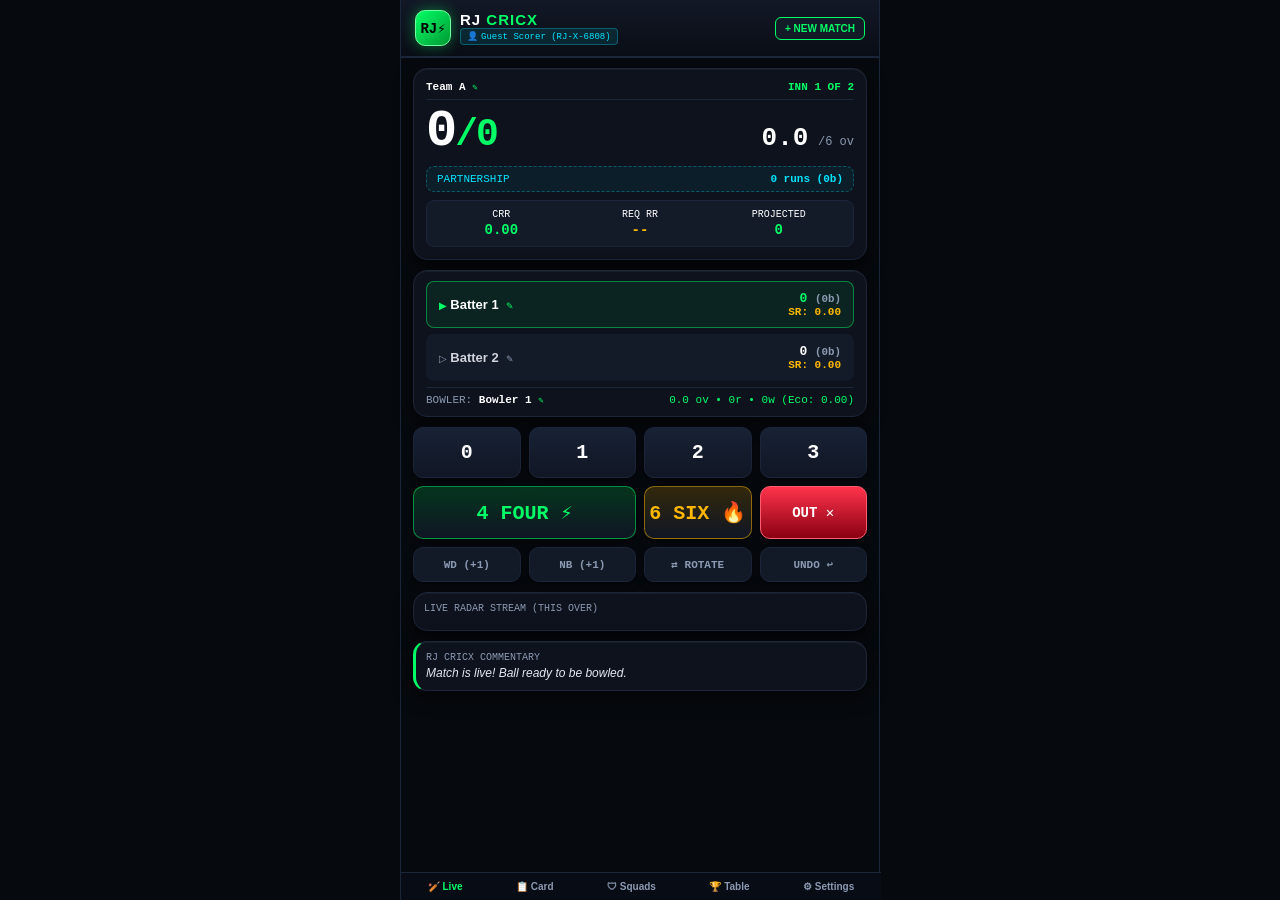
==== commit b1218a28: "Create index.html" ====
--- a/www/index.html
+++ b/www/index.html
@@ -50,7 +50,7 @@
       padding-bottom: 74px;
     }
 
-    /* FULL-SCREEN 2-SECOND POWER BLAST VFX OVERLAY */
+    /* 2-SECOND POWER BLAST VFX OVERLAY */
     #vfx-overlay {
       position: fixed;
       inset: 0;
@@ -127,11 +127,17 @@
       text-transform: uppercase;
     }
     .brand-title span { color: var(--lime); }
-    .brand-tag {
-      font-size: 8px;
+    .scorer-pill {
+      font-size: 9px;
       font-family: var(--font-mono);
-      color: var(--text-muted);
-      letter-spacing: 0.5px;
+      color: var(--cyan);
+      background: rgba(0, 229, 255, 0.1);
+      border: 1px solid rgba(0, 229, 255, 0.3);
+      padding: 2px 6px;
+      border-radius: 4px;
+      display: flex;
+      align-items: center;
+      gap: 3px;
     }
 
     /* Panels & Telemetry */
@@ -161,7 +167,7 @@
     .overs-display { text-align: right; font-family: var(--font-mono); }
     .overs-num { font-size: 26px; font-weight: 700; color: #FFF; }
 
-    /* Target & Chase Bar (Innings 2 Special) */
+    /* Target & Chase Bar */
     .target-chase-bar {
       background: linear-gradient(90deg, rgba(255,184,0,0.15) 0%, rgba(255,184,0,0.05) 100%);
       border: 1px solid rgba(255,184,0,0.4);
@@ -366,7 +372,6 @@
     .tele-table th { background: var(--bg-subpanel); padding: 6px 8px; font-family: var(--font-mono); color: var(--text-muted); text-align: left; font-size: 10px; }
     .tele-table td { padding: 8px; border-bottom: 1px solid var(--border-hud); font-family: var(--font-mono); }
 
-    /* Switch Toggles for Settings */
     .toggle-row {
       display: flex;
       justify-content: space-between;
@@ -392,7 +397,10 @@
         <div class="brand-logo">RJ⚡</div>
         <div>
           <div class="brand-title">RJ <span>CricX</span></div>
-          <div class="brand-tag">ULTIMATE CRICKET COMMAND</div>
+          <div class="scorer-pill" onclick="event.stopPropagation(); UI.openProfileModal();">
+            <span>👤</span>
+            <span id="header-guest-name">Guest</span>
+          </div>
         </div>
       </div>
       <div>
@@ -422,7 +430,7 @@
           </div>
         </div>
 
-        <!-- 2nd Innings Target Tracker (Visible during Chase) -->
+        <!-- 2nd Innings Target Tracker -->
         <div class="target-chase-bar" id="target-bar" style="display:none;">
           <span>TARGET: <b id="target-val">--</b></span>
           <b id="need-runs-text">Need 0 runs in 0 balls</b>
@@ -577,7 +585,7 @@
           </button>
         </div>
 
-        <!-- 1st Innings Card (If Completed) -->
+        <!-- 1st Innings Card -->
         <div id="card-inn1-box" style="display:none; margin-bottom:14px; border:1px solid #1E2B40; padding:8px; border-radius:8px;">
           <h4 style="font-size:12px; font-family:var(--font-mono); color:var(--amber); margin-bottom:6px;" id="inn1-summary-header">1ST INNINGS SUMMARY</h4>
           <table class="tele-table" id="table-bat-inn1">
@@ -621,7 +629,7 @@
     <!-- 5. TOURNAMENT NRR STANDINGS VIEW -->
     <div id="view-tournament" style="display:none; padding:12px;">
       <div class="hud-panel" style="margin:0;">
-        <h3 style="font-size:14px; font-family:var(--font-mono); color:var(--lime); margin-bottom:8px;">MOHALLA TOURNAMENT STANDINGS (NRR)</h3>
+        <h3 style="font-size:14px; font-family:var(--font-mono); color:var(--lime); margin-bottom:8px;">TOURNAMENT STANDINGS (NRR)</h3>
         <table class="tele-table">
           <thead><tr><th>TEAM</th><th>P</th><th>W</th><th>L</th><th>NRR</th><th>PTS</th></tr></thead>
           <tbody>
@@ -634,10 +642,22 @@
       </div>
     </div>
 
-    <!-- 6. SETTINGS VIEW -->
+    <!-- 6. SETTINGS VIEW (GUEST ID & CONTROLS) -->
     <div id="view-settings" style="display:none; padding:12px;">
+      <!-- Guest Profile Card -->
+      <div class="hud-panel" style="margin:0 0 12px 0; border-color:var(--cyan); background:rgba(0,229,255,0.04);">
+        <div style="display:flex; justify-content:space-between; align-items:center;">
+          <div>
+            <div style="font-size:10px; font-family:var(--font-mono); color:var(--cyan);">VERIFIED GUEST SCORER</div>
+            <h3 style="font-size:16px; font-weight:800; color:#FFF;" id="settings-guest-name">Guest User</h3>
+            <div style="font-size:11px; font-family:var(--font-mono); color:var(--text-muted);" id="settings-guest-id">ID: RJ-X-0000</div>
+          </div>
+          <button class="btn-action" style="width:auto; padding:6px 10px; font-size:11px; background:var(--cyan); color:#000;" onclick="UI.openProfileModal()">Edit Profile</button>
+        </div>
+      </div>
+
       <div class="hud-panel" style="margin:0;">
-        <h3 style="font-size:14px; font-family:var(--font-mono); color:var(--lime); margin-bottom:12px;">SETTINGS & MATCH ENGINE</h3>
+        <h3 style="font-size:14px; font-family:var(--font-mono); color:var(--lime); margin-bottom:12px;">SETTINGS & CONTROLS</h3>
         
         <div class="toggle-row">
           <span>Boundary Power Blast VFX (4s & 6s)</span>
@@ -663,6 +683,29 @@
 
     <!-- Hidden Canvas for HD Photo Scorecard Export -->
     <canvas id="scorecard-canvas" width="600" height="740" style="display:none;"></canvas>
+
+    <!-- MODAL: GUEST ID & SCORER PROFILE POPUP -->
+    <div id="modal-profile" class="modal-backdrop">
+      <div class="modal-window" style="border-color:var(--cyan);">
+        <h4 style="font-size:15px; color:var(--cyan); font-family:var(--font-mono); margin-bottom:4px;">SCORER GUEST IDENTITY</h4>
+        <p style="font-size:11px; color:var(--text-muted); margin-bottom:12px;">Apna naam likhein ya Guest ID ke sath continue karein:</p>
+        
+        <div class="form-group">
+          <label class="form-label">Your Scorer Name</label>
+          <input type="text" id="input-profile-name" class="form-input" placeholder="e.g. Rahul, Sameer" />
+        </div>
+
+        <div class="form-group">
+          <label class="form-label">Auto-Generated Guest ID</label>
+          <input type="text" id="input-profile-id" class="form-input" disabled style="opacity:0.7; font-family:var(--font-mono);" />
+        </div>
+
+        <div style="display:flex; gap:8px; margin-top:12px;">
+          <button class="btn-action" style="background:#222B3A; color:#FFF;" onclick="UI.closeModals()">Close</button>
+          <button class="btn-action" style="background:var(--cyan); color:#000;" onclick="ProfileManager.saveProfile()">SAVE IDENTITY</button>
+        </div>
+      </div>
+    </div>
 
     <!-- MODAL: WICKET POPUP -->
     <div id="modal-wicket" class="modal-backdrop">
@@ -796,8 +839,15 @@
   </div>
 
   <script>
-    // 1. DATA STATE MANAGEMENT (Safe Local Storage)
-    const DB_KEY = 'RJ_CRICX_OFFICIAL_BROADCAST_MASTER_V9';
+    // 1. DATA STATE & GUEST PROFILE MANAGEMENT
+    const DB_KEY = 'RJ_CRICX_GUEST_MASTER_V10';
+
+    let Profile = {
+      guestId: localStorage.getItem('RJ_GUEST_ID') || ('RJ-X-' + Math.floor(1000 + Math.random() * 9000)),
+      scorerName: localStorage.getItem('RJ_SCORER_NAME') || 'Guest Scorer'
+    };
+    localStorage.setItem('RJ_GUEST_ID', Profile.guestId);
+    localStorage.setItem('RJ_SCORER_NAME', Profile.scorerName);
 
     let Game = {
       teamBatting: 'Team A',
@@ -976,7 +1026,7 @@
 
       record(runs) {
         if (Game.isCompleted) {
-          alert('Match finish ho chuka hai! Please start a new match.');
+          alert('Match finish ho chuka hai! Start a new match.');
           return;
         }
 
@@ -1104,7 +1154,7 @@
           isBowlerWicket = true;
         } else if (disType === 'Run Out') {
           dismissalText = `run out (${fielder})`;
-          isBowlerWicket = false;
+          isBowlerWicket = false; // Official rule: Bowler does NOT get wicket for run out!
         } else if (disType === 'Stumped') {
           dismissalText = `st ${fielder} b ${bw.name}`;
           isBowlerWicket = true;
@@ -1166,15 +1216,12 @@
         UI.render();
       },
 
-      // Handle Innings Completion & 2nd Innings Transition
       handleInningsCompletion() {
         if (Game.currentInning === 1) {
-          // Open 1st Innings Break Modal
           document.getElementById('break-inn1-score').innerText = `${Game.teamBatting}: ${Game.totalRuns}/${Game.wickets} (${Math.floor(Game.legalBalls/6)}.${Game.legalBalls%6} ov)`;
           document.getElementById('break-target-text').innerText = `TARGET: ${Game.totalRuns + 1} RUNS`;
           document.getElementById('modal-inn-break').style.display = 'flex';
         } else {
-          // 2nd innings ended without reaching target
           if (Game.totalRuns === Game.target - 1) {
             this.declareMatchTie();
           } else {
@@ -1184,7 +1231,6 @@
       },
 
       startSecondInnings() {
-        // Save 1st innings data
         Game.innings1 = {
           teamBatting: Game.teamBatting,
           totalRuns: Game.totalRuns,
@@ -1198,7 +1244,6 @@
         Game.target = Game.totalRuns + 1;
         Game.currentInning = 2;
 
-        // Switch Batting and Bowling Teams
         const temp = Game.teamBatting;
         Game.teamBatting = Game.teamBowling;
         Game.teamBowling = temp;
@@ -1211,7 +1256,6 @@
         Game.fow = [];
         Game.ballLog = [];
 
-        // Openers for 2nd Innings
         const sName = document.getElementById('inn2-striker').value.trim() || 'Striker (Inn 2)';
         const nsName = document.getElementById('inn2-nonstriker').value.trim() || 'Non-Striker (Inn 2)';
         const bName = document.getElementById('inn2-bowler').value.trim() || 'Bowler (Inn 2)';
@@ -1305,7 +1349,7 @@
         UI.render();
       },
 
-      // Canvas HD Photo Scorecard Export
+      // Canvas HD Photo Scorecard Export (With Official Guest Stamp)
       generateCanvasCard() {
         const canvas = document.getElementById('scorecard-canvas');
         const ctx = canvas.getContext('2d');
@@ -1360,9 +1404,14 @@
           y += 35;
         });
 
+        // Official Scorer Stamp Footer
+        ctx.fillStyle = '#00E5FF';
+        ctx.font = '12px Courier New';
+        ctx.fillText(`Certified Scorer: ${Profile.scorerName} (${Profile.guestId})`, 40, 690);
+
         ctx.fillStyle = '#00FF66';
-        ctx.font = '12px Courier New';
-        ctx.fillText('Powered by RJ CricX — Ultimate Cricket Command Engine', 80, 715);
+        ctx.font = '11px Courier New';
+        ctx.fillText('Powered by RJ CricX — Ultimate Cricket Command Engine', 40, 712);
 
         const image = canvas.toDataURL('image/png');
         const a = document.createElement('a');
@@ -1380,12 +1429,25 @@
         if (Game.winner) text += `🏆 Result: ${Game.winner}\n`;
         text += `Striker: ${s.name} ${s.runs} (${s.balls}b) SR: ${calculateSR(s.runs, s.balls)}\n`;
         text += `Partnership: ${Game.partnershipRuns} (${Game.partnershipBalls}b)\n`;
-        text += `Bowler: ${Game.bowlers[Game.bowlerId].name}\n\nLive on RJ CricX ⚡`;
+        text += `Bowler: ${Game.bowlers[Game.bowlerId].name}\n`;
+        text += `Scored by: ${Profile.scorerName} (${Profile.guestId})\n\nLive on RJ CricX ⚡`;
         window.open('https://api.whatsapp.com/send?text=' + encodeURIComponent(text), '_blank');
       }
     };
 
-    // 3. TEAM SQUADS & SETTINGS MANAGERS
+    // 3. SQUADS, SETTINGS & PROFILE MANAGERS
+    const ProfileManager = {
+      saveProfile() {
+        const name = document.getElementById('input-profile-name').value.trim();
+        if (name) {
+          Profile.scorerName = name;
+          localStorage.setItem('RJ_SCORER_NAME', name);
+          UI.renderProfile();
+          UI.closeModals();
+        }
+      }
+    };
+
     const SquadManager = {
       addTeam() {
         const name = document.getElementById('new-team-input').value.trim();
@@ -1415,7 +1477,7 @@
         saveState();
       },
       exportData() {
-        const json = JSON.stringify({ game: Game, teams: TeamsList, settings: UserSettings }, null, 2);
+        const json = JSON.stringify({ game: Game, teams: TeamsList, settings: UserSettings, profile: Profile }, null, 2);
         const blob = new Blob([json], { type: 'application/json' });
         const a = document.createElement('a');
         a.href = URL.createObjectURL(blob);
@@ -1431,6 +1493,7 @@
             const data = JSON.parse(event.target.result);
             if (data.game) Game = data.game;
             if (data.teams) TeamsList = data.teams;
+            if (data.profile) Profile = data.profile;
             saveState();
             alert('Backup Restored Successfully!');
             location.reload();
@@ -1453,6 +1516,7 @@
 
     const UI = {
       render() {
+        this.renderProfile();
         document.getElementById('hud-team-name').innerHTML = `${Game.teamBatting} <span style="color:var(--lime); font-size:9px;">✎</span>`;
         document.getElementById('hud-inning-num').innerText = `INN ${Game.currentInning} OF 2`;
         document.getElementById('hud-runs').innerText = Game.totalRuns;
@@ -1505,7 +1569,7 @@
         document.getElementById('bowler-name').innerText = bw.name;
         document.getElementById('bowler-stats').innerText = `${Math.floor(bw.balls/6)}.${bw.balls%6} ov • ${bw.runs}r • ${bw.wickets}w (Eco: ${calculateECO(bw.runs, bw.balls)})`;
 
-        // Timeline feed
+        // Timeline
         const log = document.getElementById('timeline-log');
         log.innerHTML = '';
         Game.ballLog.slice(0, 8).forEach(b => {
@@ -1526,8 +1590,13 @@
         this.renderCard();
       },
 
+      renderProfile() {
+        document.getElementById('header-guest-name').innerText = `${Profile.scorerName} (${Profile.guestId})`;
+        document.getElementById('settings-guest-name').innerText = Profile.scorerName;
+        document.getElementById('settings-guest-id').innerText = `ID: ${Profile.guestId}`;
+      },
+
       renderCard() {
-        // Render 1st innings if exists
         const inn1Box = document.getElementById('card-inn1-box');
         if (Game.innings1) {
           inn1Box.style.display = 'block';
@@ -1544,7 +1613,6 @@
           document.getElementById('current-inn-card-title').innerText = `1ST INNINGS: ${Game.teamBatting}`;
         }
 
-        // Current Innings Batting
         const bBody = document.querySelector('#table-bat tbody');
         bBody.innerHTML = '';
         Object.values(Game.players).forEach(p => {
@@ -1552,7 +1620,6 @@
           bBody.innerHTML += `<tr><td><b>${p.name}</b><br><small style="color:var(--text-muted);">${p.out}</small></td><td>${p.runs}</td><td>${p.balls}</td><td>${p.fours}</td><td>${p.sixes}</td><td style="color:var(--amber); font-weight:700;">${sr}</td></tr>`;
         });
 
-        // Current Innings Bowling
         const bwBody = document.querySelector('#table-bowl tbody');
         bwBody.innerHTML = '';
         Object.values(Game.bowlers).forEach(b => {
@@ -1560,7 +1627,6 @@
           bwBody.innerHTML += `<tr><td><b>${b.name}</b></td><td>${Math.floor(b.balls/6)}.${b.balls%6}</td><td>${b.runs}</td><td style="color:var(--red); font-weight:700;">${b.wickets}</td><td style="color:var(--lime);">${eco}</td></tr>`;
         });
 
-        // FOW
         const fowBox = document.getElementById('fow-container');
         if (Game.fow.length === 0) {
           fowBox.innerText = 'No wickets fallen yet.';
@@ -1588,6 +1654,12 @@
         }
       },
 
+      openProfileModal() {
+        document.getElementById('input-profile-name').value = Profile.scorerName;
+        document.getElementById('input-profile-id').value = Profile.guestId;
+        document.getElementById('modal-profile').style.display = 'flex';
+      },
+
       openWicketModal() {
         document.getElementById('input-new-batter').value = '';
         document.getElementById('input-fielder-name').value = '';
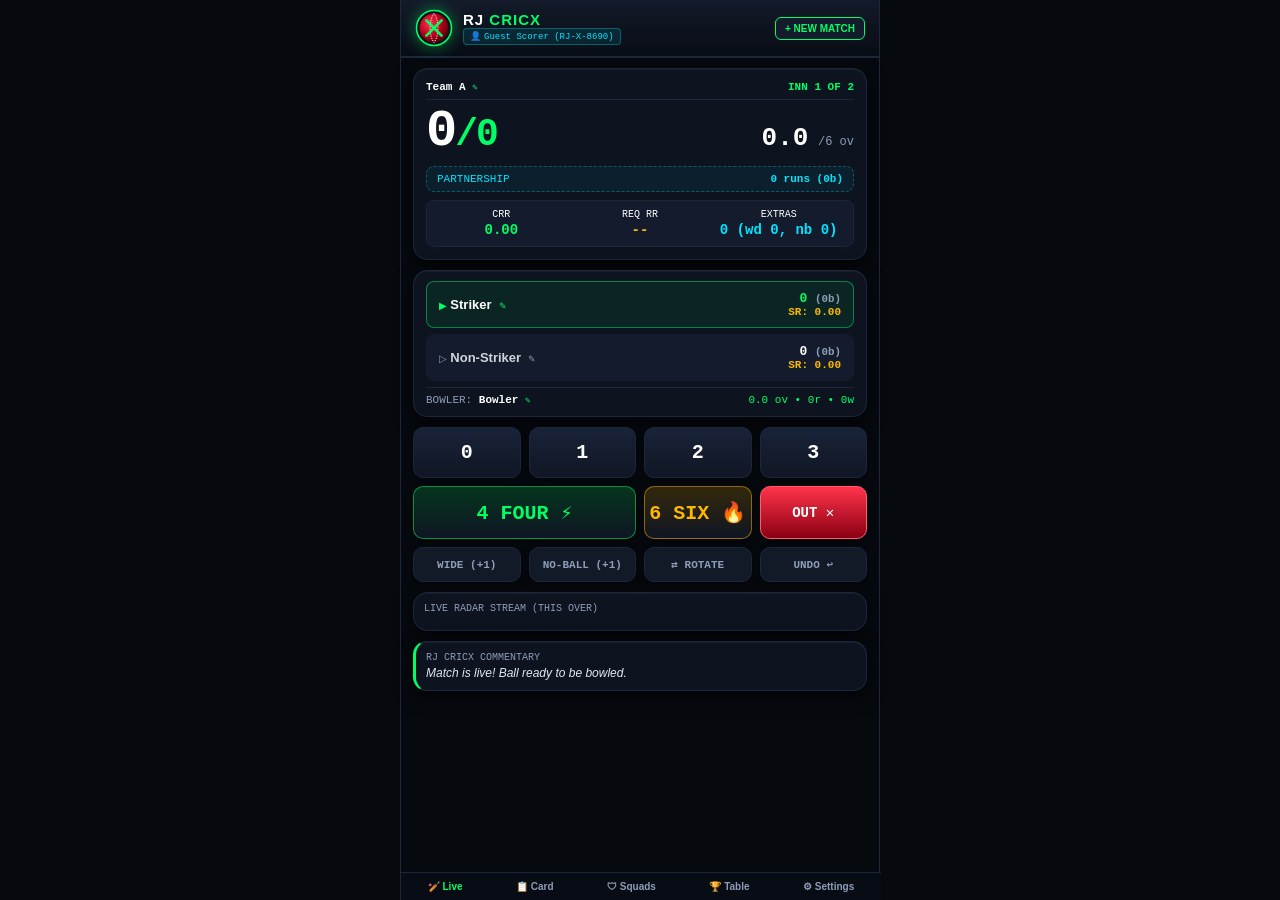
==== commit c2dd31b1: "Create index.html" ====
--- a/www/index.html
+++ b/www/index.html
@@ -3,24 +3,24 @@
 <head>
   <meta charset="UTF-8" />
   <meta name="viewport" content="width=device-width, initial-scale=1.0, maximum-scale=1.0, user-scalable=no, viewport-fit=cover" />
-  <meta name="theme-color" content="#070A0F" />
+  <meta name="theme-color" content="#06090E" />
   <title>RJ CricX — Ultimate Cricket Command</title>
   
   <style>
     :root {
       --bg-base: #06090E;
-      --bg-panel: #0D121C;
-      --bg-subpanel: #131A28;
-      --border-hud: #1C263A;
-      --border-glow: #293956;
+      --bg-panel: #0D131F;
+      --bg-subpanel: #131B2C;
+      --border-hud: #1C273E;
+      --border-glow: #28395A;
       --lime: #00FF66;
-      --lime-glow: rgba(0, 255, 102, 0.4);
+      --lime-glow: rgba(0, 255, 102, 0.45);
       --amber: #FFB800;
-      --amber-glow: rgba(255, 184, 0, 0.4);
+      --amber-glow: rgba(255, 184, 0, 0.45);
       --red: #FF334B;
       --cyan: #00E5FF;
       --text-white: #FFFFFF;
-      --text-muted: #8B9AB2;
+      --text-muted: #8E9DB7;
       --font-mono: 'Courier New', Courier, monospace;
     }
 
@@ -50,7 +50,7 @@
       padding-bottom: 74px;
     }
 
-    /* 2-SECOND POWER BLAST VFX OVERLAY */
+    /* FULL-SCREEN 2-SECOND POWER BLAST VFX OVERLAY */
     #vfx-overlay {
       position: fixed;
       inset: 0;
@@ -60,11 +60,11 @@
       align-items: center;
       justify-content: center;
       flex-direction: column;
-      background: radial-gradient(circle, rgba(0,255,102,0.15) 0%, rgba(0,0,0,0.85) 80%);
+      background: radial-gradient(circle, rgba(0,255,102,0.18) 0%, rgba(0,0,0,0.88) 85%);
     }
     #vfx-banner {
       font-family: var(--font-mono);
-      font-size: 34px;
+      font-size: 32px;
       font-weight: 900;
       text-align: center;
       padding: 16px 24px;
@@ -75,11 +75,11 @@
       animation: blastPop 0.35s cubic-bezier(0.175, 0.885, 0.32, 1.275) forwards;
     }
     #vfx-sub {
-      font-size: 14px;
+      font-size: 13px;
       font-family: var(--font-mono);
       color: #FFF;
       margin-top: 8px;
-      letter-spacing: 3px;
+      letter-spacing: 2px;
     }
     @keyframes blastPop {
       0% { transform: scale(0.4) rotate(-4deg); opacity: 0; }
@@ -87,11 +87,27 @@
       100% { transform: scale(1) rotate(0deg); opacity: 1; }
     }
 
-    /* Top Command Header */
+    /* FREE HIT FLASHING TICKER */
+    #free-hit-ticker {
+      background: linear-gradient(90deg, #FFB800 0%, #FF334B 50%, #FFB800 100%);
+      background-size: 200% auto;
+      color: #000;
+      font-family: var(--font-mono);
+      font-weight: 900;
+      font-size: 11px;
+      padding: 6px 12px;
+      text-align: center;
+      letter-spacing: 1px;
+      display: none;
+      animation: freeHitShine 1.4s linear infinite;
+    }
+    @keyframes freeHitShine { to { background-position: 200% center; } }
+
+    /* Top Command Header with 3D Vector Shield Icon */
     header {
-      background: linear-gradient(180deg, #121826 0%, #090D15 100%);
+      background: linear-gradient(180deg, #131A29 0%, #080C14 100%);
       border-bottom: 2px solid var(--border-hud);
-      padding: 10px 14px;
+      padding: 9px 14px;
       display: flex;
       align-items: center;
       justify-content: space-between;
@@ -102,23 +118,15 @@
     .brand {
       display: flex;
       align-items: center;
-      gap: 9px;
+      gap: 10px;
       cursor: pointer;
     }
-    .brand-logo {
-      width: 36px;
-      height: 36px;
-      background: linear-gradient(135deg, #00FF66 0%, #009933 100%);
-      color: #000;
-      font-weight: 900;
-      font-family: var(--font-mono);
-      display: flex;
-      align-items: center;
-      justify-content: center;
-      border-radius: 10px;
-      box-shadow: 0 0 14px var(--lime-glow);
-      font-size: 14px;
-      border: 1px solid #70FF9E;
+    
+    /* 3D Cricket Ball & Electric X SVG Emblem */
+    .brand-icon-svg {
+      width: 38px;
+      height: 38px;
+      filter: drop-shadow(0 0 8px var(--lime-glow));
     }
     .brand-title {
       font-size: 15px;
@@ -252,7 +260,7 @@
       gap: 8px;
     }
     .key-btn {
-      background: linear-gradient(180deg, #182235 0%, #101624 100%);
+      background: linear-gradient(180deg, #192338 0%, #101624 100%);
       border: 1px solid var(--border-hud);
       color: #FFF;
       font-family: var(--font-mono);
@@ -339,6 +347,27 @@
       font-size: 13px;
     }
 
+    /* Past Bowler Selection Items */
+    .bowler-pick-item {
+      display: flex;
+      justify-content: space-between;
+      align-items: center;
+      background: var(--bg-subpanel);
+      border: 1px solid var(--border-hud);
+      padding: 10px 12px;
+      border-radius: 8px;
+      margin-bottom: 6px;
+      cursor: pointer;
+      font-size: 12px;
+      transition: all 0.1s ease;
+    }
+    .bowler-pick-item:active { transform: scale(0.98); }
+    .bowler-pick-item.disabled {
+      opacity: 0.45;
+      cursor: not-allowed;
+      border-color: #2D3748;
+    }
+
     /* Navigation Dock */
     .nav-dock {
       position: fixed;
@@ -388,13 +417,36 @@
     <!-- FULL SCREEN POWER BLAST VFX -->
     <div id="vfx-overlay">
       <div id="vfx-banner">POWER FOUR!</div>
-      <div id="vfx-sub">RJ CRICX BROADCAST SPEED</div>
+      <div id="vfx-sub">RJ CRICX SPEED ENGINE</div>
     </div>
 
-    <!-- BROADCAST HEADER -->
+    <!-- FREE HIT FLASHING TICKER -->
+    <div id="free-hit-ticker">
+      ⚡ FREE HIT BALL UPCOMING! (Batsman cannot be out except Run-Out) ⚡
+    </div>
+
+    <!-- BROADCAST HEADER WITH 3D VECTOR CRICKET EMBLEM -->
     <header>
       <div class="brand" onclick="Nav.go('scorer')">
-        <div class="brand-logo">RJ⚡</div>
+        <!-- SVG Vector Emblem: 3D Leather Ball + Electric Slash -->
+        <svg class="brand-icon-svg" viewBox="0 0 100 100" fill="none" xmlns="http://www.w3.org/2000/svg">
+          <circle cx="50" cy="50" r="46" fill="#0A101D" stroke="#00FF66" stroke-width="4"/>
+          <!-- 3D Cricket Ball -->
+          <circle cx="50" cy="50" r="38" fill="url(#ballGrad)"/>
+          <!-- Seam Stitches -->
+          <path d="M50 12 C 64 30, 64 70, 50 88" stroke="#FFFFFF" stroke-width="2.5" stroke-dasharray="3 3"/>
+          <path d="M50 12 C 36 30, 36 70, 50 88" stroke="#FFFFFF" stroke-width="2.5" stroke-dasharray="3 3"/>
+          <!-- Neon Electric X Slash -->
+          <path d="M30 30 L 70 70 M 70 30 L 30 70" stroke="#00FF66" stroke-width="7" stroke-linecap="round"/>
+          <defs>
+            <radialGradient id="ballGrad" cx="35%" cy="35%" r="70%">
+              <stop offset="0%" stop-color="#FF334B"/>
+              <stop offset="60%" stop-color="#B30018"/>
+              <stop offset="100%" stop-color="#55000B"/>
+            </radialGradient>
+          </defs>
+        </svg>
+
         <div>
           <div class="brand-title">RJ <span>CricX</span></div>
           <div class="scorer-pill" onclick="event.stopPropagation(); UI.openProfileModal();">
@@ -452,8 +504,8 @@
             <b id="hud-rrr" style="color:var(--amber);">--</b>
           </div>
           <div class="matrix-cell">
-            <span>PROJECTED</span>
-            <b id="hud-proj">0</b>
+            <span>EXTRAS</span>
+            <b id="hud-extras" style="color:var(--cyan);">0 (wd 0, nb 0)</b>
           </div>
         </div>
       </div>
@@ -501,7 +553,7 @@
         </div>
       </div>
 
-      <!-- Keypad Controls -->
+      <!-- Keypad Controls with Guaranteed Runs on Wide & No Ball -->
       <div class="keypad-grid">
         <button class="key-btn" onclick="Engine.record(0)">0</button>
         <button class="key-btn" onclick="Engine.record(1)">1</button>
@@ -512,8 +564,8 @@
         <button class="key-btn key-six" onclick="Engine.record(6)">6 SIX 🔥</button>
         <button class="key-btn key-out" onclick="UI.openWicketModal()">OUT ✕</button>
 
-        <button class="key-btn key-aux" onclick="Engine.recordExtra('WD')">WD (+1)</button>
-        <button class="key-btn key-aux" onclick="Engine.recordExtra('NB')">NB (+1)</button>
+        <button class="key-btn key-aux" onclick="Engine.recordExtra('WD')">WIDE (+1)</button>
+        <button class="key-btn key-aux" onclick="Engine.recordExtra('NB')">NO-BALL (+1)</button>
         <button class="key-btn key-aux" onclick="Engine.manualSwapStrike()">⇄ ROTATE</button>
         <button class="key-btn key-aux" onclick="Engine.undo()">UNDO ↩</button>
       </div>
@@ -642,9 +694,8 @@
       </div>
     </div>
 
-    <!-- 6. SETTINGS VIEW (GUEST ID & CONTROLS) -->
+    <!-- 6. SETTINGS VIEW -->
     <div id="view-settings" style="display:none; padding:12px;">
-      <!-- Guest Profile Card -->
       <div class="hud-panel" style="margin:0 0 12px 0; border-color:var(--cyan); background:rgba(0,229,255,0.04);">
         <div style="display:flex; justify-content:space-between; align-items:center;">
           <div>
@@ -750,18 +801,22 @@
       </div>
     </div>
 
-    <!-- MODAL: OVER COMPLETE -->
+    <!-- MODAL: OVER COMPLETE (List of Existing Bowlers + Add New Bowler) -->
     <div id="modal-over" class="modal-backdrop">
       <div class="modal-window">
-        <h4 style="font-size:15px; color:var(--lime); font-family:var(--font-mono); margin-bottom:6px;">OVER COMPLETE!</h4>
-        <p style="font-size:11px; color:var(--text-muted); margin-bottom:10px;">Agla over kaun karega? Bowler ka naam likhein:</p>
-        
-        <div class="form-group">
-          <label class="form-label">Next Bowler Name</label>
-          <input type="text" id="input-next-bowler" class="form-input" placeholder="Type next bowler name..." />
-        </div>
-
-        <button class="btn-action" onclick="Engine.confirmNextBowler()">START NEXT OVER →</button>
+        <h4 style="font-size:15px; color:var(--lime); font-family:var(--font-mono); margin-bottom:4px;">OVER COMPLETE!</h4>
+        <p style="font-size:11px; color:var(--text-muted); margin-bottom:10px;">Select Bowler for Next Over:</p>
+
+        <!-- Existing Bowlers List -->
+        <div style="font-size:11px; font-family:var(--font-mono); color:var(--amber); margin-bottom:6px;">PURANE BOWLERS MEIN SE CHUNEIN:</div>
+        <div id="existing-bowlers-container" style="max-height:150px; overflow-y:auto; margin-bottom:10px;"></div>
+
+        <!-- Add New Bowler Option -->
+        <div style="border-top:1px solid var(--border-hud); padding-top:8px;">
+          <label class="form-label">Ya Naye Bowler Ka Naam Likhein</label>
+          <input type="text" id="input-next-bowler" class="form-input" placeholder="Type new bowler name..." />
+          <button class="btn-action" onclick="Engine.confirmNextBowler()">BRING NEW BOWLER →</button>
+        </div>
       </div>
     </div>
 
@@ -769,7 +824,7 @@
     <div id="modal-inn-break" class="modal-backdrop">
       <div class="modal-window" style="border-color:var(--amber);">
         <h3 style="font-size:16px; color:var(--amber); font-family:var(--font-mono); margin-bottom:6px;">INNINGS 1 FINISHED!</h3>
-        <div style="background:#131A28; padding:10px; border-radius:8px; margin-bottom:12px;">
+        <div style="background:#131B2C; padding:10px; border-radius:8px; margin-bottom:12px;">
           <div style="font-size:13px; font-weight:700;" id="break-inn1-score">Team A: 54/3 (6.0 ov)</div>
           <div style="font-size:16px; font-weight:900; color:var(--lime); margin-top:4px;" id="break-target-text">TARGET: 55 RUNS</div>
         </div>
@@ -801,7 +856,7 @@
         
         <div style="display:flex; gap:8px;">
           <button class="btn-action" onclick="Nav.go('card'); UI.closeModals();">View Full Card</button>
-          <button class="btn-action" style="background:#131A28; color:#FFF;" onclick="Nav.go('setup'); UI.closeModals();">New Match</button>
+          <button class="btn-action" style="background:#131B2C; color:#FFF;" onclick="Nav.go('setup'); UI.closeModals();">New Match</button>
         </div>
       </div>
     </div>
@@ -840,7 +895,7 @@
 
   <script>
     // 1. DATA STATE & GUEST PROFILE MANAGEMENT
-    const DB_KEY = 'RJ_CRICX_GUEST_MASTER_V10';
+    const DB_KEY = 'RJ_CRICX_COMPLETE_ICC_ENGINE_V12';
 
     let Profile = {
       guestId: localStorage.getItem('RJ_GUEST_ID') || ('RJ-X-' + Math.floor(1000 + Math.random() * 9000)),
@@ -861,6 +916,8 @@
       target: null,
       isCompleted: false,
       winner: null,
+      isFreeHit: false, // ICC Free Hit Mode
+      extras: { wides: 0, noBalls: 0, total: 0 },
       strikerId: 'p1',
       nonStrikerId: 'p2',
       bowlerId: 'b1',
@@ -944,7 +1001,8 @@
       click() { this.beep(420, 0.05); if (UserSettings.vibe && navigator.vibrate) navigator.vibrate(15); },
       four() { this.beep(650, 0.22, 'triangle'); if (UserSettings.vibe && navigator.vibrate) navigator.vibrate([40, 50]); },
       six() { this.beep(920, 0.45, 'square'); if (UserSettings.vibe && navigator.vibrate) navigator.vibrate([50, 60, 80]); },
-      out() { this.beep(160, 0.5, 'sawtooth'); if (UserSettings.vibe && navigator.vibrate) navigator.vibrate(120); }
+      out() { this.beep(160, 0.5, 'sawtooth'); if (UserSettings.vibe && navigator.vibrate) navigator.vibrate(120); },
+      freehit() { this.beep(780, 0.35, 'sawtooth'); if (UserSettings.vibe && navigator.vibrate) navigator.vibrate([80, 80]); }
     };
 
     // 2-SECOND POWER BLAST VFX ENGINE
@@ -969,6 +1027,10 @@
         banner.style.background = 'linear-gradient(135deg, #FF334B 0%, #990014 100%)';
         banner.style.color = '#FFF';
         banner.style.boxShadow = '0 0 40px rgba(255, 51, 75, 0.8)';
+      } else if (type === 'freehit') {
+        banner.style.background = 'linear-gradient(135deg, #FFB800 0%, #FF334B 100%)';
+        banner.style.color = '#000';
+        banner.style.boxShadow = '0 0 45px rgba(255, 184, 0, 0.8)';
       } else if (type === 'victory') {
         banner.style.background = 'linear-gradient(135deg, #00E5FF 0%, #0055FF 100%)';
         banner.style.color = '#000';
@@ -979,7 +1041,7 @@
       setTimeout(() => { overlay.style.display = 'none'; }, 1800);
     }
 
-    // 2. CRICKET BROADCAST ENGINE
+    // 2. CRICKET BROADCAST ENGINE (100% Guaranteed Calculation)
     const Engine = {
       startNewMatch() {
         const teamA = document.getElementById('setup-team-a').value.trim() || 'Team A';
@@ -1002,6 +1064,8 @@
           target: null,
           isCompleted: false,
           winner: null,
+          isFreeHit: false,
+          extras: { wides: 0, noBalls: 0, total: 0 },
           strikerId: 'p1',
           nonStrikerId: 'p2',
           bowlerId: 'b1',
@@ -1049,12 +1113,17 @@
 
         // Auto Commentary Generation
         let commentary = '';
-        if (runs === 0) commentary = `${bw.name} to ${s.name}: Dot ball, solidly defended back to the pitch.`;
-        else if (runs === 1) commentary = `${bw.name} to ${s.name}: Pushed into the gap for a brisk single.`;
-        else if (runs === 2) commentary = `${bw.name} to ${s.name}: Quick double taken between wickets! Good running.`;
-        else if (runs === 3) commentary = `${bw.name} to ${s.name}: Beautiful timing, cut off at boundary, 3 runs!`;
-        else if (runs === 4) commentary = `${bw.name} to ${s.name}: FOUR! Smashed fiercely through the covers!`;
-        else if (runs === 6) commentary = `${bw.name} to ${s.name}: SIX! Dispatched into orbit! Magnificent stroke! 🔥`;
+        if (Game.isFreeHit) {
+          commentary = `[FREE HIT] ${bw.name} to ${s.name}: Smashed for ${runs} run(s) off the Free Hit!`;
+          Game.isFreeHit = false; // Free hit completes after legal delivery
+        } else {
+          if (runs === 0) commentary = `${bw.name} to ${s.name}: Dot ball, solidly defended back to the pitch.`;
+          else if (runs === 1) commentary = `${bw.name} to ${s.name}: Pushed into the gap for a brisk single.`;
+          else if (runs === 2) commentary = `${bw.name} to ${s.name}: Quick double taken between wickets! Good running.`;
+          else if (runs === 3) commentary = `${bw.name} to ${s.name}: Beautiful timing, cut off at boundary, 3 runs!`;
+          else if (runs === 4) commentary = `${bw.name} to ${s.name}: FOUR! Smashed fiercely through the covers!`;
+          else if (runs === 6) commentary = `${bw.name} to ${s.name}: SIX! Dispatched into orbit! Magnificent stroke! 🔥`;
+        }
 
         if (s.runs >= 50 && s.runs - runs < 50) {
           commentary += ` ⚡ 50 FOR ${s.name.toUpperCase()}! What a knock!`;
@@ -1092,18 +1161,34 @@
         UI.render();
       },
 
+      // 100% GUARANTEED RUNS ON WIDE & NO-BALL
       recordExtra(type) {
         if (Game.isCompleted) return;
-        Sound.click();
 
         const bw = Game.bowlers[Game.bowlerId];
+
+        // Official Rule: Add +1 run to Team, Bowler, Partnership and Extras
         bw.runs += 1;
         Game.totalRuns += 1;
         Game.partnershipRuns += 1;
 
-        let comm = type === 'WD' ? `${bw.name} strays wide down leg! +1 Extra run.` : `${bw.name} oversteps the bowling crease! NO BALL called!`;
+        if (!Game.extras) Game.extras = { wides: 0, noBalls: 0, total: 0 };
+        Game.extras.total += 1;
+
+        let comm = '';
+        if (type === 'NB') {
+          Game.extras.noBalls += 1;
+          Game.isFreeHit = true;
+          Sound.freehit();
+          triggerPowerVFX('freehit', '🚀 NO-BALL! FREE HIT! 🚀', 'NEXT BALL IS A FREE HIT! CANNOT BE OUT');
+          comm = `${bw.name} oversteps the crease! +1 Run. NO BALL called! Next ball is a FREE HIT! 🔥`;
+        } else if (type === 'WD') {
+          Game.extras.wides += 1;
+          Sound.click();
+          comm = `${bw.name} strays wide outside off! +1 Extra Run to ${Game.teamBatting}.`;
+        }
+
         document.getElementById('live-commentary').innerText = comm;
-
         Game.ballLog.unshift({ type, runs: 1, isLegal: false, strikerId: Game.strikerId, bowlerId: Game.bowlerId });
 
         // Check 2nd innings target on extras
@@ -1130,6 +1215,14 @@
       },
 
       confirmWicket() {
+        const disType = document.getElementById('select-dismissal-type').value;
+
+        // OFFICIAL ICC CRICKET RULE: On Free Hit, only Run Out is allowed!
+        if (Game.isFreeHit && disType !== 'Run Out' && disType !== 'Retired Hurt') {
+          alert('⚠️ INVALID DISMISSAL! Free Hit par batsman Bowled, Caught ya LBW out nahi ho sakta! Sirf RUN OUT allowed hai.');
+          return;
+        }
+
         Sound.out();
         triggerPowerVFX('wicket', '✕ WICKET TIMBER! ✕', 'BATTER DISMISSED! BIG MOMENTUM SHIFT');
 
@@ -1138,7 +1231,6 @@
         const outBatter = Game.players[outId];
         const bw = Game.bowlers[Game.bowlerId];
         
-        const disType = document.getElementById('select-dismissal-type').value;
         const fielder = document.getElementById('input-fielder-name').value.trim() || 'Fielder';
         let newName = document.getElementById('input-new-batter').value.trim();
         if (!newName) newName = 'Batter ' + (Game.wickets + 3);
@@ -1180,6 +1272,7 @@
 
         Game.partnershipRuns = 0;
         Game.partnershipBalls = 0;
+        Game.isFreeHit = false;
 
         document.getElementById('live-commentary').innerText = `WICKET! ${outBatter.name} departs (${dismissalText})!`;
 
@@ -1243,6 +1336,7 @@
 
         Game.target = Game.totalRuns + 1;
         Game.currentInning = 2;
+        Game.isFreeHit = false;
 
         const temp = Game.teamBatting;
         Game.teamBatting = Game.teamBowling;
@@ -1253,6 +1347,7 @@
         Game.legalBalls = 0;
         Game.partnershipRuns = 0;
         Game.partnershipBalls = 0;
+        Game.extras = { wides: 0, noBalls: 0, total: 0 };
         Game.fow = [];
         Game.ballLog = [];
 
@@ -1308,6 +1403,19 @@
         document.getElementById('modal-victory').style.display = 'flex';
       },
 
+      // Select from Existing Bowlers
+      chooseExistingBowler(bId) {
+        if (bId === Game.bowlerId) {
+          alert('Rule: Bowler cannot bowl consecutive overs!');
+          return;
+        }
+        Game.bowlerId = bId;
+        UI.closeModals();
+        saveState();
+        UI.render();
+      },
+
+      // Add a New Bowler
       confirmNextBowler() {
         let bName = document.getElementById('input-next-bowler').value.trim();
         if (!bName) bName = 'Bowler ' + (Object.keys(Game.bowlers).length + 1);
@@ -1315,6 +1423,10 @@
         let existingId = Object.keys(Game.bowlers).find(id => Game.bowlers[id].name.toLowerCase() === bName.toLowerCase());
         
         if (existingId) {
+          if (existingId === Game.bowlerId) {
+            alert('Rule: Bowler cannot bowl consecutive overs!');
+            return;
+          }
           Game.bowlerId = existingId;
         } else {
           const newBId = 'b_' + Date.now();
@@ -1341,6 +1453,16 @@
             Game.bowlers[last.bowlerId].runs = Math.max(0, Game.bowlers[last.bowlerId].runs - last.runs);
             Game.bowlers[last.bowlerId].balls = Math.max(0, Game.bowlers[last.bowlerId].balls - 1);
           }
+        } else {
+          // Revert extras
+          if (Game.extras) {
+            Game.extras.total = Math.max(0, Game.extras.total - 1);
+            if (last.type === 'WD') Game.extras.wides = Math.max(0, Game.extras.wides - 1);
+            if (last.type === 'NB') Game.extras.noBalls = Math.max(0, Game.extras.noBalls - 1);
+          }
+          if (Game.bowlers[last.bowlerId]) {
+            Game.bowlers[last.bowlerId].runs = Math.max(0, Game.bowlers[last.bowlerId].runs - 1);
+          }
         }
         Game.totalRuns = Math.max(0, Game.totalRuns - last.runs);
         Game.partnershipRuns = Math.max(0, Game.partnershipRuns - last.runs);
@@ -1349,15 +1471,15 @@
         UI.render();
       },
 
-      // Canvas HD Photo Scorecard Export (With Official Guest Stamp)
+      // Canvas HD Photo Scorecard Export
       generateCanvasCard() {
         const canvas = document.getElementById('scorecard-canvas');
         const ctx = canvas.getContext('2d');
 
-        ctx.fillStyle = '#070A0F';
+        ctx.fillStyle = '#06090E';
         ctx.fillRect(0, 0, 600, 740);
 
-        ctx.fillStyle = '#0E131E';
+        ctx.fillStyle = '#0D131F';
         ctx.fillRect(20, 20, 560, 110);
         ctx.fillStyle = '#00FF66';
         ctx.font = 'bold 22px Courier New';
@@ -1367,11 +1489,11 @@
         ctx.font = 'bold 26px Arial';
         ctx.fillText(`${Game.teamBatting}: ${Game.totalRuns}/${Game.wickets}`, 40, 95);
         ctx.font = '15px Arial';
-        ctx.fillStyle = '#8E9DB5';
+        ctx.fillStyle = '#8E9DB7';
         const ov = `${Math.floor(Game.legalBalls/6)}.${Game.legalBalls%6}`;
         ctx.fillText(`(${ov}/${Game.totalOvers} Overs) • CRR: ${((Game.totalRuns/Math.max(1,Game.legalBalls))*6).toFixed(2)}`, 320, 95);
 
-        ctx.fillStyle = '#141B2B';
+        ctx.fillStyle = '#131B2C';
         ctx.fillRect(20, 145, 560, 30);
         ctx.fillStyle = '#00FF66';
         ctx.font = 'bold 12px Courier New';
@@ -1388,7 +1510,7 @@
           ctx.fillStyle = '#FFFFFF';
           ctx.fillText(p.name, 35, y);
           ctx.font = '10px Arial';
-          ctx.fillStyle = '#8E9DB5';
+          ctx.fillStyle = '#8E9DB7';
           ctx.fillText(p.out, 35, y + 14);
 
           ctx.font = 'bold 14px Arial';
@@ -1430,6 +1552,7 @@
         text += `Striker: ${s.name} ${s.runs} (${s.balls}b) SR: ${calculateSR(s.runs, s.balls)}\n`;
         text += `Partnership: ${Game.partnershipRuns} (${Game.partnershipBalls}b)\n`;
         text += `Bowler: ${Game.bowlers[Game.bowlerId].name}\n`;
+        text += `Extras: ${Game.extras ? Game.extras.total : 0} (wd ${Game.extras ? Game.extras.wides : 0}, nb ${Game.extras ? Game.extras.noBalls : 0})\n`;
         text += `Scored by: ${Profile.scorerName} (${Profile.guestId})\n\nLive on RJ CricX ⚡`;
         window.open('https://api.whatsapp.com/send?text=' + encodeURIComponent(text), '_blank');
       }
@@ -1462,9 +1585,9 @@
         container.innerHTML = '';
         TeamsList.forEach(t => {
           container.innerHTML += `
-            <div style="background:#141B28; border:1px solid #1F2A3F; padding:10px; border-radius:8px; margin-bottom:6px;">
+            <div style="background:#131B2C; border:1px solid #1C273E; padding:10px; border-radius:8px; margin-bottom:6px;">
               <strong style="color:var(--lime);">${t.name}</strong>
-              <div style="font-size:11px; color:#8E9DB5; margin-top:3px;">Players: ${t.players.join(', ')}</div>
+              <div style="font-size:11px; color:#8E9DB7; margin-top:3px;">Players: ${t.players.join(', ')}</div>
             </div>
           `;
         });
@@ -1531,6 +1654,18 @@
         document.getElementById('hud-crr').innerText = crr;
         document.getElementById('hud-proj').innerText = Math.round(crr * Game.totalOvers);
         document.getElementById('hud-partnership').innerText = `${Game.partnershipRuns} runs (${Game.partnershipBalls}b)`;
+        
+        // Live Extras Display
+        const ex = Game.extras || { wides: 0, noBalls: 0, total: 0 };
+        document.getElementById('hud-extras').innerText = `${ex.total} (wd ${ex.wides}, nb ${ex.noBalls})`;
+
+        // Free Hit Ticker Visibility
+        const freeHitTicker = document.getElementById('free-hit-ticker');
+        if (Game.isFreeHit) {
+          freeHitTicker.style.display = 'block';
+        } else {
+          freeHitTicker.style.display = 'none';
+        }
 
         // 2nd Innings Target Tracker UI
         const targetBar = document.getElementById('target-bar');
@@ -1575,7 +1710,7 @@
         Game.ballLog.slice(0, 8).forEach(b => {
           const div = document.createElement('div');
           div.style.padding = '6px 10px';
-          div.style.background = '#131A28';
+          div.style.background = '#131B2C';
           div.style.borderRadius = '6px';
           div.style.fontFamily = 'monospace';
           div.style.fontSize = '12px';
@@ -1631,7 +1766,7 @@
         if (Game.fow.length === 0) {
           fowBox.innerText = 'No wickets fallen yet.';
         } else {
-          fowBox.innerHTML = Game.fow.map(f => `<span style="display:inline-block; margin-right:10px; background:#131A28; padding:3px 6px; border-radius:4px;">${f.score}/${f.wkt} (${f.batter}, ${f.over} ov)</span>`).join('');
+          fowBox.innerHTML = Game.fow.map(f => `<span style="display:inline-block; margin-right:10px; background:#131B2C; padding:3px 6px; border-radius:4px;">${f.score}/${f.wkt} (${f.batter}, ${f.over} ov)</span>`).join('');
         }
       },
 
@@ -1663,13 +1798,49 @@
       openWicketModal() {
         document.getElementById('input-new-batter').value = '';
         document.getElementById('input-fielder-name').value = '';
-        document.getElementById('select-dismissal-type').value = 'Caught';
+        
+        // Free Hit check: Force dismissal mode to Run Out only!
+        const select = document.getElementById('select-dismissal-type');
+        if (Game.isFreeHit) {
+          select.value = 'Run Out';
+        } else {
+          select.value = 'Caught';
+        }
+
         this.toggleFielderField();
         document.getElementById('modal-wicket').style.display = 'flex';
       },
 
+      // Over Modal rendering past bowlers + add new
       openOverModal() {
         document.getElementById('input-next-bowler').value = '';
+        const container = document.getElementById('existing-bowlers-container');
+        container.innerHTML = '';
+
+        const allBowlerIds = Object.keys(Game.bowlers);
+        if (allBowlerIds.length === 0) {
+          container.innerHTML = '<div style="font-size:11px; color:#8E9DB7; font-style:italic;">Abhi koi purana bowler nahi hai.</div>';
+        } else {
+          allBowlerIds.forEach(id => {
+            const b = Game.bowlers[id];
+            const isJustBowled = (id === Game.bowlerId);
+            const item = document.createElement('div');
+            item.className = 'bowler-pick-item' + (isJustBowled ? ' disabled' : '');
+            item.innerHTML = `
+              <div>
+                <strong>${b.name}</strong> ${isJustBowled ? '<small style="color:var(--amber);">(Abhi Feka - Resting)</small>' : ''}
+              </div>
+              <div style="font-family:var(--font-mono); color:var(--lime);">
+                ${Math.floor(b.balls/6)}.${b.balls%6} ov • ${b.runs}r • ${b.wickets}w
+              </div>
+            `;
+            if (!isJustBowled) {
+              item.onclick = () => Engine.chooseExistingBowler(id);
+            }
+            container.appendChild(item);
+          });
+        }
+
         document.getElementById('modal-over').style.display = 'flex';
       },
 
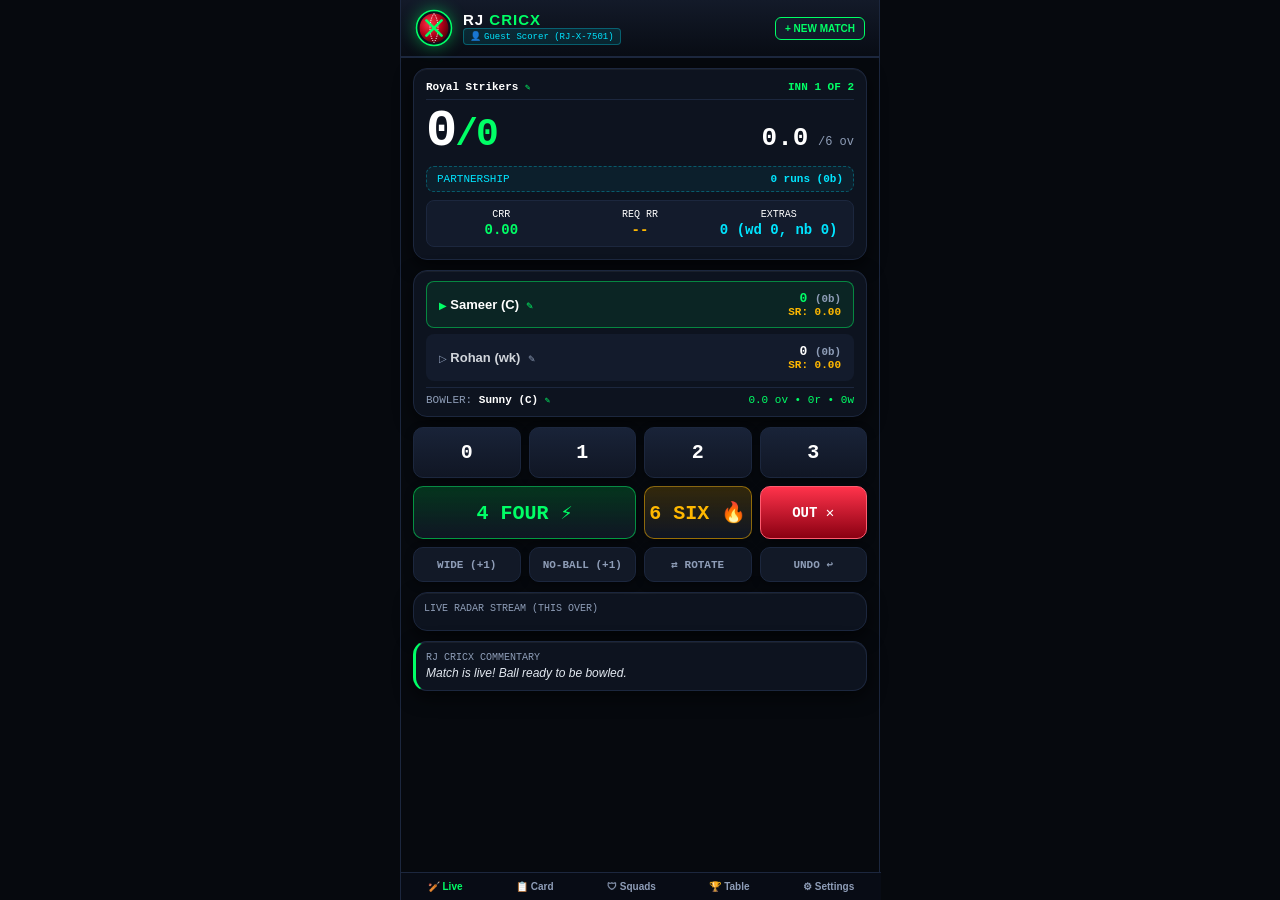
==== commit 42cd705f: "Create index.html" ====
--- a/www/index.html
+++ b/www/index.html
@@ -425,18 +425,14 @@
       ⚡ FREE HIT BALL UPCOMING! (Batsman cannot be out except Run-Out) ⚡
     </div>
 
-    <!-- BROADCAST HEADER WITH 3D VECTOR CRICKET EMBLEM -->
+    <!-- BROADCAST HEADER WITH 3D CRICKET EMBLEM -->
     <header>
       <div class="brand" onclick="Nav.go('scorer')">
-        <!-- SVG Vector Emblem: 3D Leather Ball + Electric Slash -->
         <svg class="brand-icon-svg" viewBox="0 0 100 100" fill="none" xmlns="http://www.w3.org/2000/svg">
           <circle cx="50" cy="50" r="46" fill="#0A101D" stroke="#00FF66" stroke-width="4"/>
-          <!-- 3D Cricket Ball -->
           <circle cx="50" cy="50" r="38" fill="url(#ballGrad)"/>
-          <!-- Seam Stitches -->
           <path d="M50 12 C 64 30, 64 70, 50 88" stroke="#FFFFFF" stroke-width="2.5" stroke-dasharray="3 3"/>
           <path d="M50 12 C 36 30, 36 70, 50 88" stroke="#FFFFFF" stroke-width="2.5" stroke-dasharray="3 3"/>
-          <!-- Neon Electric X Slash -->
           <path d="M30 30 L 70 70 M 70 30 L 30 70" stroke="#00FF66" stroke-width="7" stroke-linecap="round"/>
           <defs>
             <radialGradient id="ballGrad" cx="35%" cy="35%" r="70%">
@@ -516,7 +512,7 @@
         <div class="player-line striker" onclick="UI.openEditNameModal('striker')">
           <div>
             <span style="color:var(--lime); font-size:10px;">▶</span>
-            <strong id="striker-name" style="font-size:13px; color:#FFF;">Striker</strong>
+            <strong id="striker-name" style="font-size:13px; color:#FFF;">Sameer (C)</strong>
             <span id="striker-badge"></span>
             <span style="color:var(--lime); font-size:9px; margin-left:4px;">✎</span>
           </div>
@@ -532,7 +528,7 @@
         <div class="player-line" onclick="UI.openEditNameModal('nonStriker')">
           <div>
             <span style="color:var(--text-muted); font-size:10px;">▷</span>
-            <strong id="nonstriker-name" style="font-size:13px; color:#D1D5DB;">Non-Striker</strong>
+            <strong id="nonstriker-name" style="font-size:13px; color:#D1D5DB;">Rohan (wk)</strong>
             <span id="nonstriker-badge"></span>
             <span style="color:var(--text-muted); font-size:9px; margin-left:4px;">✎</span>
           </div>
@@ -547,7 +543,7 @@
         <!-- Bowler -->
         <div style="display:flex; justify-content:space-between; align-items:center; border-top:1px solid var(--border-hud); padding-top:6px; font-size:11px; font-family:var(--font-mono);" onclick="UI.openEditNameModal('bowler')">
           <span style="color:var(--text-muted); cursor:pointer;">
-            BOWLER: <strong style="color:#FFF;" id="bowler-name">Bowler</strong> <span style="color:var(--lime); font-size:9px;">✎</span>
+            BOWLER: <strong style="color:#FFF;" id="bowler-name">Sunny (C)</strong> <span style="color:var(--lime); font-size:9px;">✎</span>
           </span>
           <span style="color:var(--lime);" id="bowler-stats">0.0 ov • 0r • 0w</span>
         </div>
@@ -590,11 +586,11 @@
         
         <div class="form-group">
           <label class="form-label">Team 1 (Batting First)</label>
-          <input type="text" id="setup-team-a" class="form-input" placeholder="e.g. Royal Strikers" value="Team A" />
+          <input type="text" id="setup-team-a" class="form-input" placeholder="e.g. Royal Strikers" value="Royal Strikers" />
         </div>
         <div class="form-group">
           <label class="form-label">Team 2 (Bowling First)</label>
-          <input type="text" id="setup-team-b" class="form-input" placeholder="e.g. Gully Titans" value="Team B" />
+          <input type="text" id="setup-team-b" class="form-input" placeholder="e.g. Gully Titans" value="Gully Titans" />
         </div>
         <div style="display:grid; grid-template-columns:1fr 1fr; gap:8px;">
           <div class="form-group">
@@ -611,15 +607,15 @@
           <h4 style="font-size:12px; color:var(--lime); font-family:var(--font-mono); margin-bottom:8px;">OPENING PLAYERS</h4>
           <div class="form-group">
             <label class="form-label">Opening Striker Name</label>
-            <input type="text" id="setup-striker" class="form-input" placeholder="e.g. Sameer" value="Batter 1" />
+            <input type="text" id="setup-striker" class="form-input" placeholder="e.g. Sameer" value="Sameer (C)" />
           </div>
           <div class="form-group">
             <label class="form-label">Opening Non-Striker Name</label>
-            <input type="text" id="setup-nonstriker" class="form-input" placeholder="e.g. Rohan" value="Batter 2" />
+            <input type="text" id="setup-nonstriker" class="form-input" placeholder="e.g. Rohan" value="Rohan (wk)" />
           </div>
           <div class="form-group">
             <label class="form-label">Opening Bowler Name</label>
-            <input type="text" id="setup-bowler" class="form-input" placeholder="e.g. Sunny" value="Bowler 1" />
+            <input type="text" id="setup-bowler" class="form-input" placeholder="e.g. Sunny" value="Sunny (C)" />
           </div>
         </div>
 
@@ -861,14 +857,15 @@
       </div>
     </div>
 
-    <!-- MODAL: EDIT NAME -->
+    <!-- MODAL: EDIT NAME (Direct Fail-Proof Modal) -->
     <div id="modal-edit-name" class="modal-backdrop">
       <div class="modal-window">
-        <h4 style="font-size:14px; color:var(--lime); font-family:var(--font-mono); margin-bottom:4px;">EDIT NAME</h4>
+        <h4 style="font-size:14px; color:var(--lime); font-family:var(--font-mono); margin-bottom:4px;">CHANGE NAME</h4>
+        <p style="font-size:11px; color:var(--text-muted); margin-bottom:8px;">Naya naam likhein aur Save dabayein:</p>
         <input type="text" id="input-edit-name" class="form-input" />
         <div style="display:flex; gap:8px;">
           <button class="btn-action" style="background:#222B3A; color:#FFF;" onclick="UI.closeModals()">Cancel</button>
-          <button class="btn-action" onclick="UI.saveEditedName()">Save</button>
+          <button class="btn-action" onclick="UI.saveEditedName()">Save Name</button>
         </div>
       </div>
     </div>
@@ -894,8 +891,8 @@
   </div>
 
   <script>
-    // 1. DATA STATE & GUEST PROFILE MANAGEMENT
-    const DB_KEY = 'RJ_CRICX_COMPLETE_ICC_ENGINE_V12';
+    // 1. DATA STATE & GUEST PROFILE (NEW VERSION KEY TO PREVENT OLD CACHE BUGS)
+    const DB_KEY = 'RJ_CRICX_OFFICIAL_PERFECT_V1';
 
     let Profile = {
       guestId: localStorage.getItem('RJ_GUEST_ID') || ('RJ-X-' + Math.floor(1000 + Math.random() * 9000)),
@@ -904,9 +901,10 @@
     localStorage.setItem('RJ_GUEST_ID', Profile.guestId);
     localStorage.setItem('RJ_SCORER_NAME', Profile.scorerName);
 
+    // Guaranteed Initial Match State
     let Game = {
-      teamBatting: 'Team A',
-      teamBowling: 'Team B',
+      teamBatting: 'Royal Strikers',
+      teamBowling: 'Gully Titans',
       currentInning: 1,
       totalRuns: 0,
       wickets: 0,
@@ -916,7 +914,7 @@
       target: null,
       isCompleted: false,
       winner: null,
-      isFreeHit: false, // ICC Free Hit Mode
+      isFreeHit: false,
       extras: { wides: 0, noBalls: 0, total: 0 },
       strikerId: 'p1',
       nonStrikerId: 'p2',
@@ -924,11 +922,11 @@
       partnershipRuns: 0,
       partnershipBalls: 0,
       players: {
-        'p1': { id: 'p1', name: 'Batter 1', runs: 0, balls: 0, fours: 0, sixes: 0, out: 'not out' },
-        'p2': { id: 'p2', name: 'Batter 2', runs: 0, balls: 0, fours: 0, sixes: 0, out: 'not out' }
+        'p1': { id: 'p1', name: 'Sameer (C)', runs: 0, balls: 0, fours: 0, sixes: 0, out: 'not out' },
+        'p2': { id: 'p2', name: 'Rohan (wk)', runs: 0, balls: 0, fours: 0, sixes: 0, out: 'not out' }
       },
       bowlers: {
-        'b1': { id: 'b1', name: 'Bowler 1', balls: 0, runs: 0, wickets: 0 }
+        'b1': { id: 'b1', name: 'Sunny (C)', balls: 0, runs: 0, wickets: 0 }
       },
       ballLog: [],
       fow: [],
@@ -946,9 +944,15 @@
       vibe: true
     };
 
+    // Safe Load from LocalStorage with Auto-Repair
     try {
       const saved = localStorage.getItem(DB_KEY);
-      if (saved) Game = JSON.parse(saved);
+      if (saved) {
+        const parsed = JSON.parse(saved);
+        if (parsed && parsed.players && parsed.players[parsed.strikerId]) {
+          Game = parsed;
+        }
+      }
       const savedTeams = localStorage.getItem('RJ_TEAMS_LIST');
       if (savedTeams) TeamsList = JSON.parse(savedTeams);
       const savedSettings = localStorage.getItem('RJ_SETTINGS');
@@ -1403,7 +1407,6 @@
         document.getElementById('modal-victory').style.display = 'flex';
       },
 
-      // Select from Existing Bowlers
       chooseExistingBowler(bId) {
         if (bId === Game.bowlerId) {
           alert('Rule: Bowler cannot bowl consecutive overs!');
@@ -1415,7 +1418,6 @@
         UI.render();
       },
 
-      // Add a New Bowler
       confirmNextBowler() {
         let bName = document.getElementById('input-next-bowler').value.trim();
         if (!bName) bName = 'Bowler ' + (Object.keys(Game.bowlers).length + 1);
@@ -1454,7 +1456,6 @@
             Game.bowlers[last.bowlerId].balls = Math.max(0, Game.bowlers[last.bowlerId].balls - 1);
           }
         } else {
-          // Revert extras
           if (Game.extras) {
             Game.extras.total = Math.max(0, Game.extras.total - 1);
             if (last.type === 'WD') Game.extras.wides = Math.max(0, Game.extras.wides - 1);
@@ -1471,7 +1472,6 @@
         UI.render();
       },
 
-      // Canvas HD Photo Scorecard Export
       generateCanvasCard() {
         const canvas = document.getElementById('scorecard-canvas');
         const ctx = canvas.getContext('2d');
@@ -1526,7 +1526,6 @@
           y += 35;
         });
 
-        // Official Scorer Stamp Footer
         ctx.fillStyle = '#00E5FF';
         ctx.font = '12px Courier New';
         ctx.fillText(`Certified Scorer: ${Profile.scorerName} (${Profile.guestId})`, 40, 690);
@@ -1634,12 +1633,24 @@
       }
     };
 
-    // 4. UI TELEMETRY CONTROLLER
+    // 4. UI TELEMETRY CONTROLLER (100% Guaranteed Fail-Safe)
     let activeEditField = null;
 
     const UI = {
       render() {
         this.renderProfile();
+
+        // Safety fallback: Ensure player exists
+        if (!Game.players[Game.strikerId]) {
+          Game.strikerId = Object.keys(Game.players)[0] || 'p1';
+        }
+        if (!Game.players[Game.nonStrikerId]) {
+          Game.nonStrikerId = Object.keys(Game.players)[1] || 'p2';
+        }
+        if (!Game.bowlers[Game.bowlerId]) {
+          Game.bowlerId = Object.keys(Game.bowlers)[0] || 'b1';
+        }
+
         document.getElementById('hud-team-name').innerHTML = `${Game.teamBatting} <span style="color:var(--lime); font-size:9px;">✎</span>`;
         document.getElementById('hud-inning-num').innerText = `INN ${Game.currentInning} OF 2`;
         document.getElementById('hud-runs').innerText = Game.totalRuns;
@@ -1683,28 +1694,28 @@
           document.getElementById('hud-rrr').innerText = '--';
         }
 
-        // Striker
-        const s = Game.players[Game.strikerId];
+        // Striker Display
+        const s = Game.players[Game.strikerId] || { name: 'Striker', runs: 0, balls: 0 };
         document.getElementById('striker-name').innerText = s.name;
         document.getElementById('striker-runs').innerText = s.runs;
         document.getElementById('striker-balls').innerText = `(${s.balls}b)`;
         document.getElementById('striker-sr').innerText = calculateSR(s.runs, s.balls);
         document.getElementById('striker-badge').innerHTML = s.runs >= 100 ? `<span class="milestone-tag">100🔥</span>` : (s.runs >= 50 ? `<span class="milestone-tag">50⚡</span>` : '');
 
-        // Non-Striker
-        const ns = Game.players[Game.nonStrikerId];
+        // Non-Striker Display
+        const ns = Game.players[Game.nonStrikerId] || { name: 'Non-Striker', runs: 0, balls: 0 };
         document.getElementById('nonstriker-name').innerText = ns.name;
         document.getElementById('nonstriker-runs').innerText = ns.runs;
         document.getElementById('nonstriker-balls').innerText = `(${ns.balls}b)`;
         document.getElementById('nonstriker-sr').innerText = calculateSR(ns.runs, ns.balls);
         document.getElementById('nonstriker-badge').innerHTML = ns.runs >= 100 ? `<span class="milestone-tag">100🔥</span>` : (ns.runs >= 50 ? `<span class="milestone-tag">50⚡</span>` : '');
 
-        // Bowler
-        const bw = Game.bowlers[Game.bowlerId];
+        // Bowler Display
+        const bw = Game.bowlers[Game.bowlerId] || { name: 'Bowler', balls: 0, runs: 0, wickets: 0 };
         document.getElementById('bowler-name').innerText = bw.name;
         document.getElementById('bowler-stats').innerText = `${Math.floor(bw.balls/6)}.${bw.balls%6} ov • ${bw.runs}r • ${bw.wickets}w (Eco: ${calculateECO(bw.runs, bw.balls)})`;
 
-        // Timeline
+        // Timeline Feed
         const log = document.getElementById('timeline-log');
         log.innerHTML = '';
         Game.ballLog.slice(0, 8).forEach(b => {
@@ -1799,7 +1810,6 @@
         document.getElementById('input-new-batter').value = '';
         document.getElementById('input-fielder-name').value = '';
         
-        // Free Hit check: Force dismissal mode to Run Out only!
         const select = document.getElementById('select-dismissal-type');
         if (Game.isFreeHit) {
           select.value = 'Run Out';
@@ -1811,7 +1821,6 @@
         document.getElementById('modal-wicket').style.display = 'flex';
       },
 
-      // Over Modal rendering past bowlers + add new
       openOverModal() {
         document.getElementById('input-next-bowler').value = '';
         const container = document.getElementById('existing-bowlers-container');
@@ -1848,9 +1857,9 @@
         activeEditField = field;
         let currentName = '';
         if (field === 'teamBatting') currentName = Game.teamBatting;
-        if (field === 'striker') currentName = Game.players[Game.strikerId].name;
-        if (field === 'nonStriker') currentName = Game.players[Game.nonStrikerId].name;
-        if (field === 'bowler') currentName = Game.bowlers[Game.bowlerId].name;
+        if (field === 'striker') currentName = Game.players[Game.strikerId]?.name || 'Striker';
+        if (field === 'nonStriker') currentName = Game.players[Game.nonStrikerId]?.name || 'Non-Striker';
+        if (field === 'bowler') currentName = Game.bowlers[Game.bowlerId]?.name || 'Bowler';
 
         document.getElementById('input-edit-name').value = currentName;
         document.getElementById('modal-edit-name').style.display = 'flex';
@@ -1860,9 +1869,9 @@
         const newName = document.getElementById('input-edit-name').value.trim();
         if (newName) {
           if (activeEditField === 'teamBatting') Game.teamBatting = newName;
-          if (activeEditField === 'striker') Game.players[Game.strikerId].name = newName;
-          if (activeEditField === 'nonStriker') Game.players[Game.nonStrikerId].name = newName;
-          if (activeEditField === 'bowler') Game.bowlers[Game.bowlerId].name = newName;
+          if (activeEditField === 'striker' && Game.players[Game.strikerId]) Game.players[Game.strikerId].name = newName;
+          if (activeEditField === 'nonStriker' && Game.players[Game.nonStrikerId]) Game.players[Game.nonStrikerId].name = newName;
+          if (activeEditField === 'bowler' && Game.bowlers[Game.bowlerId]) Game.bowlers[Game.bowlerId].name = newName;
           saveState();
           this.render();
         }
@@ -1891,7 +1900,10 @@
       }
     };
 
-    window.addEventListener('DOMContentLoaded', () => UI.render());
+    // Initialize with Fresh Render
+    window.addEventListener('DOMContentLoaded', () => {
+      UI.render();
+    });
   </script>
 </body>
 </html>
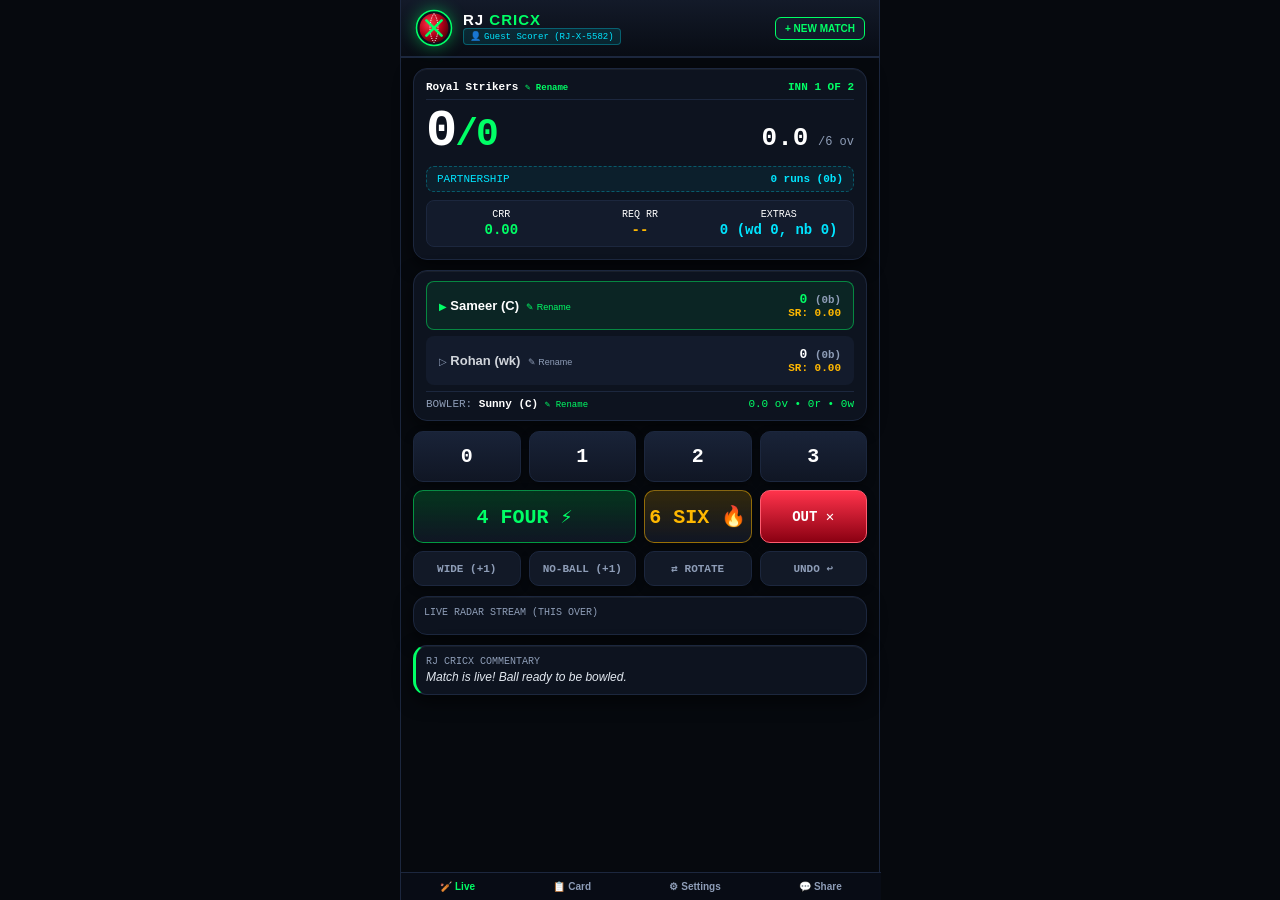
==== commit d6a6799d: "Create index.html" ====
--- a/www/index.html
+++ b/www/index.html
@@ -16,7 +16,6 @@
       --lime: #00FF66;
       --lime-glow: rgba(0, 255, 102, 0.45);
       --amber: #FFB800;
-      --amber-glow: rgba(255, 184, 0, 0.45);
       --red: #FF334B;
       --cyan: #00E5FF;
       --text-white: #FFFFFF;
@@ -50,7 +49,7 @@
       padding-bottom: 74px;
     }
 
-    /* FULL-SCREEN 2-SECOND POWER BLAST VFX OVERLAY */
+    /* 2-SECOND POWER BLAST VFX OVERLAY */
     #vfx-overlay {
       position: fixed;
       inset: 0;
@@ -87,7 +86,7 @@
       100% { transform: scale(1) rotate(0deg); opacity: 1; }
     }
 
-    /* FREE HIT FLASHING TICKER */
+    /* FREE HIT TICKER */
     #free-hit-ticker {
       background: linear-gradient(90deg, #FFB800 0%, #FF334B 50%, #FFB800 100%);
       background-size: 200% auto;
@@ -103,7 +102,7 @@
     }
     @keyframes freeHitShine { to { background-position: 200% center; } }
 
-    /* Top Command Header with 3D Vector Shield Icon */
+    /* Top Command Header */
     header {
       background: linear-gradient(180deg, #131A29 0%, #080C14 100%);
       border-bottom: 2px solid var(--border-hud);
@@ -122,7 +121,6 @@
       cursor: pointer;
     }
     
-    /* 3D Cricket Ball & Electric X SVG Emblem */
     .brand-icon-svg {
       width: 38px;
       height: 38px;
@@ -218,12 +216,12 @@
     }
     .matrix-cell b { display: block; font-size: 14px; color: var(--lime); margin-top: 2px; }
 
-    /* Interactive Player Lines */
+    /* Player Console */
     .player-line {
       display: flex;
       justify-content: space-between;
       align-items: center;
-      padding: 9px 12px;
+      padding: 10px 12px;
       border-radius: 8px;
       background: var(--bg-subpanel);
       margin-bottom: 6px;
@@ -301,7 +299,7 @@
     .modal-backdrop {
       position: fixed;
       inset: 0;
-      background: rgba(4, 6, 10, 0.92);
+      background: rgba(4, 6, 10, 0.94);
       backdrop-filter: blur(6px);
       z-index: 1000;
       display: none;
@@ -347,7 +345,6 @@
       font-size: 13px;
     }
 
-    /* Past Bowler Selection Items */
     .bowler-pick-item {
       display: flex;
       justify-content: space-between;
@@ -359,7 +356,6 @@
       margin-bottom: 6px;
       cursor: pointer;
       font-size: 12px;
-      transition: all 0.1s ease;
     }
     .bowler-pick-item:active { transform: scale(0.98); }
     .bowler-pick-item.disabled {
@@ -396,19 +392,9 @@
     }
     .dock-tab.active { color: var(--lime); }
 
-    /* Tables */
     .tele-table { width: 100%; border-collapse: collapse; font-size: 12px; margin-top: 6px; }
     .tele-table th { background: var(--bg-subpanel); padding: 6px 8px; font-family: var(--font-mono); color: var(--text-muted); text-align: left; font-size: 10px; }
     .tele-table td { padding: 8px; border-bottom: 1px solid var(--border-hud); font-family: var(--font-mono); }
-
-    .toggle-row {
-      display: flex;
-      justify-content: space-between;
-      align-items: center;
-      padding: 10px 0;
-      border-bottom: 1px solid var(--border-hud);
-      font-size: 12px;
-    }
   </style>
 </head>
 <body>
@@ -462,8 +448,8 @@
     <div id="view-scorer" style="display:block;">
       <div class="hud-panel">
         <div style="display:flex; justify-content:space-between; font-size:11px; font-family:var(--font-mono); color:var(--text-muted); border-bottom:1px solid var(--border-hud); padding-bottom:6px;">
-          <span style="font-weight:800; color:#FFF; cursor:pointer;" onclick="UI.openEditNameModal('teamBatting')" id="hud-team-name">
-            BATTING TEAM <span style="color:var(--lime); font-size:9px;">✎</span>
+          <span style="font-weight:800; color:#FFF; cursor:pointer;" onclick="UI.openRenameModal('team')" id="hud-team-name">
+            Royal Strikers <span style="color:var(--lime); font-size:9px;">✎ Rename</span>
           </span>
           <span style="color:var(--lime); font-weight:700;" id="hud-inning-num">INN 1 OF 2</span>
         </div>
@@ -509,12 +495,12 @@
       <!-- Player Console -->
       <div class="hud-panel" style="padding:10px 12px;">
         <!-- Striker -->
-        <div class="player-line striker" onclick="UI.openEditNameModal('striker')">
+        <div class="player-line striker" onclick="UI.openRenameModal('striker')">
           <div>
             <span style="color:var(--lime); font-size:10px;">▶</span>
-            <strong id="striker-name" style="font-size:13px; color:#FFF;">Sameer (C)</strong>
+            <strong id="display-striker-name" style="font-size:13px; color:#FFF;">Sameer (C)</strong>
             <span id="striker-badge"></span>
-            <span style="color:var(--lime); font-size:9px; margin-left:4px;">✎</span>
+            <span style="color:var(--lime); font-size:9px; margin-left:4px;">✎ Rename</span>
           </div>
           <div style="text-align:right;">
             <div style="font-family:var(--font-mono); color:var(--lime); font-size:13px; font-weight:700;">
@@ -525,12 +511,12 @@
         </div>
 
         <!-- Non-Striker -->
-        <div class="player-line" onclick="UI.openEditNameModal('nonStriker')">
+        <div class="player-line" onclick="UI.openRenameModal('nonStriker')">
           <div>
             <span style="color:var(--text-muted); font-size:10px;">▷</span>
-            <strong id="nonstriker-name" style="font-size:13px; color:#D1D5DB;">Rohan (wk)</strong>
+            <strong id="display-nonstriker-name" style="font-size:13px; color:#D1D5DB;">Rohan (wk)</strong>
             <span id="nonstriker-badge"></span>
-            <span style="color:var(--text-muted); font-size:9px; margin-left:4px;">✎</span>
+            <span style="color:var(--text-muted); font-size:9px; margin-left:4px;">✎ Rename</span>
           </div>
           <div style="text-align:right;">
             <div style="font-family:var(--font-mono); color:#FFF; font-size:13px; font-weight:700;">
@@ -541,9 +527,9 @@
         </div>
 
         <!-- Bowler -->
-        <div style="display:flex; justify-content:space-between; align-items:center; border-top:1px solid var(--border-hud); padding-top:6px; font-size:11px; font-family:var(--font-mono);" onclick="UI.openEditNameModal('bowler')">
+        <div style="display:flex; justify-content:space-between; align-items:center; border-top:1px solid var(--border-hud); padding-top:6px; font-size:11px; font-family:var(--font-mono);" onclick="UI.openRenameModal('bowler')">
           <span style="color:var(--text-muted); cursor:pointer;">
-            BOWLER: <strong style="color:#FFF;" id="bowler-name">Sunny (C)</strong> <span style="color:var(--lime); font-size:9px;">✎</span>
+            BOWLER: <strong style="color:#FFF;" id="display-bowler-name">Sunny (C)</strong> <span style="color:var(--lime); font-size:9px;">✎ Rename</span>
           </span>
           <span style="color:var(--lime);" id="bowler-stats">0.0 ov • 0r • 0w</span>
         </div>
@@ -551,19 +537,19 @@
 
       <!-- Keypad Controls with Guaranteed Runs on Wide & No Ball -->
       <div class="keypad-grid">
-        <button class="key-btn" onclick="Engine.record(0)">0</button>
-        <button class="key-btn" onclick="Engine.record(1)">1</button>
-        <button class="key-btn" onclick="Engine.record(2)">2</button>
-        <button class="key-btn" onclick="Engine.record(3)">3</button>
-
-        <button class="key-btn key-four" onclick="Engine.record(4)">4 FOUR ⚡</button>
-        <button class="key-btn key-six" onclick="Engine.record(6)">6 SIX 🔥</button>
+        <button class="key-btn" onclick="Engine.recordRuns(0)">0</button>
+        <button class="key-btn" onclick="Engine.recordRuns(1)">1</button>
+        <button class="key-btn" onclick="Engine.recordRuns(2)">2</button>
+        <button class="key-btn" onclick="Engine.recordRuns(3)">3</button>
+
+        <button class="key-btn key-four" onclick="Engine.recordRuns(4)">4 FOUR ⚡</button>
+        <button class="key-btn key-six" onclick="Engine.recordRuns(6)">6 SIX 🔥</button>
         <button class="key-btn key-out" onclick="UI.openWicketModal()">OUT ✕</button>
 
-        <button class="key-btn key-aux" onclick="Engine.recordExtra('WD')">WIDE (+1)</button>
-        <button class="key-btn key-aux" onclick="Engine.recordExtra('NB')">NO-BALL (+1)</button>
-        <button class="key-btn key-aux" onclick="Engine.manualSwapStrike()">⇄ ROTATE</button>
-        <button class="key-btn key-aux" onclick="Engine.undo()">UNDO ↩</button>
+        <button class="key-btn key-aux" onclick="Engine.recordWide()">WIDE (+1)</button>
+        <button class="key-btn key-aux" onclick="Engine.recordNoBall()">NO-BALL (+1)</button>
+        <button class="key-btn key-aux" onclick="Engine.rotateStrike()">⇄ ROTATE</button>
+        <button class="key-btn key-aux" onclick="Engine.undoLastBall()">UNDO ↩</button>
       </div>
 
       <!-- Timeline & Ball Log -->
@@ -619,7 +605,7 @@
           </div>
         </div>
 
-        <button class="btn-action" onclick="Engine.startNewMatch()">START OFFICIAL MATCH ⚡</button>
+        <button class="btn-action" onclick="Engine.startMatch()">START OFFICIAL MATCH ⚡</button>
       </div>
     </div>
 
@@ -633,17 +619,7 @@
           </button>
         </div>
 
-        <!-- 1st Innings Card -->
-        <div id="card-inn1-box" style="display:none; margin-bottom:14px; border:1px solid #1E2B40; padding:8px; border-radius:8px;">
-          <h4 style="font-size:12px; font-family:var(--font-mono); color:var(--amber); margin-bottom:6px;" id="inn1-summary-header">1ST INNINGS SUMMARY</h4>
-          <table class="tele-table" id="table-bat-inn1">
-            <thead><tr><th>BATTER</th><th>R</th><th>B</th><th>4s</th><th>6s</th><th>SR</th></tr></thead>
-            <tbody></tbody>
-          </table>
-        </div>
-
-        <!-- Current Innings Card -->
-        <div style="font-size:12px; font-family:var(--font-mono); color:var(--lime); margin-bottom:4px;" id="current-inn-card-title">CURRENT INNINGS BATTING</div>
+        <div style="font-size:12px; font-family:var(--font-mono); color:var(--lime); margin-bottom:4px;" id="current-inn-card-title">BATTING SCORECARD</div>
         <table class="tele-table" id="table-bat">
           <thead><tr><th>BATTER</th><th>R</th><th>B</th><th>4s</th><th>6s</th><th>SR</th></tr></thead>
           <tbody></tbody>
@@ -660,37 +636,7 @@
       </div>
     </div>
 
-    <!-- 4. TEAMS & SQUADS VIEW -->
-    <div id="view-teams" style="display:none; padding:12px;">
-      <div class="hud-panel" style="margin:0 0 12px 0;">
-        <h3 style="font-size:14px; font-family:var(--font-mono); color:var(--lime); margin-bottom:8px;">REGISTER SQUAD</h3>
-        <input type="text" id="new-team-input" class="form-input" placeholder="Team Name (e.g. Royal Strikers)" />
-        <button class="btn-action" onclick="SquadManager.addTeam()">+ SAVE SQUAD</button>
-      </div>
-
-      <div class="hud-panel" style="margin:0;">
-        <h3 style="font-size:13px; font-family:var(--font-mono); color:var(--text-muted); margin-bottom:8px;">REGISTERED SQUADS</h3>
-        <div id="teams-list"></div>
-      </div>
-    </div>
-
-    <!-- 5. TOURNAMENT NRR STANDINGS VIEW -->
-    <div id="view-tournament" style="display:none; padding:12px;">
-      <div class="hud-panel" style="margin:0;">
-        <h3 style="font-size:14px; font-family:var(--font-mono); color:var(--lime); margin-bottom:8px;">TOURNAMENT STANDINGS (NRR)</h3>
-        <table class="tele-table">
-          <thead><tr><th>TEAM</th><th>P</th><th>W</th><th>L</th><th>NRR</th><th>PTS</th></tr></thead>
-          <tbody>
-            <tr><td><b>Royal Strikers</b></td><td>3</td><td>3</td><td>0</td><td style="color:var(--lime);">+2.45</td><td>6</td></tr>
-            <tr><td><b>Gully Titans</b></td><td>3</td><td>2</td><td>1</td><td style="color:var(--lime);">+0.92</td><td>4</td></tr>
-            <tr><td><b>Sector 4 Kings</b></td><td>3</td><td>1</td><td>2</td><td style="color:var(--red);">-0.35</td><td>2</td></tr>
-            <tr><td><b>City Blasters</b></td><td>3</td><td>0</td><td>3</td><td style="color:var(--red);">-2.80</td><td>0</td></tr>
-          </tbody>
-        </table>
-      </div>
-    </div>
-
-    <!-- 6. SETTINGS VIEW -->
+    <!-- 4. SETTINGS & PROFILE VIEW -->
     <div id="view-settings" style="display:none; padding:12px;">
       <div class="hud-panel" style="margin:0 0 12px 0; border-color:var(--cyan); background:rgba(0,229,255,0.04);">
         <div style="display:flex; justify-content:space-between; align-items:center;">
@@ -705,51 +651,22 @@
 
       <div class="hud-panel" style="margin:0;">
         <h3 style="font-size:14px; font-family:var(--font-mono); color:var(--lime); margin-bottom:12px;">SETTINGS & CONTROLS</h3>
-        
-        <div class="toggle-row">
-          <span>Boundary Power Blast VFX (4s & 6s)</span>
-          <input type="checkbox" id="setting-vfx" checked onchange="SettingsManager.toggleSetting('vfx')" />
-        </div>
-        <div class="toggle-row">
-          <span>Audio Sound Effects (Stadium Audio)</span>
-          <input type="checkbox" id="setting-sound" checked onchange="SettingsManager.toggleSetting('sound')" />
-        </div>
-        <div class="toggle-row">
-          <span>Tactile Vibration Haptics</span>
-          <input type="checkbox" id="setting-vibe" checked onchange="SettingsManager.toggleSetting('vibe')" />
-        </div>
-
-        <div style="margin-top:14px; border-top:1px solid var(--border-hud); padding-top:12px; display:flex; flex-direction:column; gap:8px;">
-          <button class="btn-action" style="background:#141B28; color:#FFF;" onclick="SettingsManager.exportData()">📁 Export JSON Match Backup</button>
-          <button class="btn-action" style="background:#141B28; color:#FFF;" onclick="document.getElementById('import-file').click()">📥 Restore Backup File</button>
-          <input type="file" id="import-file" style="display:none;" onchange="SettingsManager.importData(event)" />
-          <button class="btn-action" style="background:rgba(255,51,75,0.15); border:1px solid var(--red); color:var(--red);" onclick="SettingsManager.resetData()">⚠️ Factory Reset All Matches</button>
-        </div>
+        <button class="btn-action" style="background:#131B2C; color:#FFF; margin-bottom:8px;" onclick="Engine.exportData()">📁 Export JSON Backup</button>
+        <button class="btn-action" style="background:rgba(255,51,75,0.15); border:1px solid var(--red); color:var(--red);" onclick="Engine.resetAll()">⚠️ Reset All Data</button>
       </div>
     </div>
 
     <!-- Hidden Canvas for HD Photo Scorecard Export -->
     <canvas id="scorecard-canvas" width="600" height="740" style="display:none;"></canvas>
 
-    <!-- MODAL: GUEST ID & SCORER PROFILE POPUP -->
+    <!-- MODAL: GUEST PROFILE POPUP -->
     <div id="modal-profile" class="modal-backdrop">
       <div class="modal-window" style="border-color:var(--cyan);">
         <h4 style="font-size:15px; color:var(--cyan); font-family:var(--font-mono); margin-bottom:4px;">SCORER GUEST IDENTITY</h4>
-        <p style="font-size:11px; color:var(--text-muted); margin-bottom:12px;">Apna naam likhein ya Guest ID ke sath continue karein:</p>
-        
-        <div class="form-group">
-          <label class="form-label">Your Scorer Name</label>
-          <input type="text" id="input-profile-name" class="form-input" placeholder="e.g. Rahul, Sameer" />
-        </div>
-
-        <div class="form-group">
-          <label class="form-label">Auto-Generated Guest ID</label>
-          <input type="text" id="input-profile-id" class="form-input" disabled style="opacity:0.7; font-family:var(--font-mono);" />
-        </div>
-
-        <div style="display:flex; gap:8px; margin-top:12px;">
+        <input type="text" id="input-profile-name" class="form-input" placeholder="e.g. Rahul, Sameer" />
+        <div style="display:flex; gap:8px; margin-top:10px;">
           <button class="btn-action" style="background:#222B3A; color:#FFF;" onclick="UI.closeModals()">Close</button>
-          <button class="btn-action" style="background:var(--cyan); color:#000;" onclick="ProfileManager.saveProfile()">SAVE IDENTITY</button>
+          <button class="btn-action" style="background:var(--cyan); color:#000;" onclick="UI.saveProfile()">SAVE IDENTITY</button>
         </div>
       </div>
     </div>
@@ -797,21 +714,19 @@
       </div>
     </div>
 
-    <!-- MODAL: OVER COMPLETE (List of Existing Bowlers + Add New Bowler) -->
+    <!-- MODAL: OVER COMPLETE (Existing Bowlers + Add New Bowler) -->
     <div id="modal-over" class="modal-backdrop">
       <div class="modal-window">
         <h4 style="font-size:15px; color:var(--lime); font-family:var(--font-mono); margin-bottom:4px;">OVER COMPLETE!</h4>
-        <p style="font-size:11px; color:var(--text-muted); margin-bottom:10px;">Select Bowler for Next Over:</p>
-
-        <!-- Existing Bowlers List -->
-        <div style="font-size:11px; font-family:var(--font-mono); color:var(--amber); margin-bottom:6px;">PURANE BOWLERS MEIN SE CHUNEIN:</div>
+        <p style="font-size:11px; color:var(--text-muted); margin-bottom:10px;">Agla over kaun fekega?</p>
+
+        <div style="font-size:11px; font-family:var(--font-mono); color:var(--amber); margin-bottom:6px;">PURANE BOWLERS:</div>
         <div id="existing-bowlers-container" style="max-height:150px; overflow-y:auto; margin-bottom:10px;"></div>
 
-        <!-- Add New Bowler Option -->
         <div style="border-top:1px solid var(--border-hud); padding-top:8px;">
           <label class="form-label">Ya Naye Bowler Ka Naam Likhein</label>
           <input type="text" id="input-next-bowler" class="form-input" placeholder="Type new bowler name..." />
-          <button class="btn-action" onclick="Engine.confirmNextBowler()">BRING NEW BOWLER →</button>
+          <button class="btn-action" onclick="Engine.confirmNewBowler()">BRING NEW BOWLER →</button>
         </div>
       </div>
     </div>
@@ -828,22 +743,22 @@
         <h4 style="font-size:12px; color:var(--lime); font-family:var(--font-mono); margin-bottom:8px;">2ND INNINGS OPENERS</h4>
         <div class="form-group">
           <label class="form-label">2nd Innings Striker Name</label>
-          <input type="text" id="inn2-striker" class="form-input" placeholder="e.g. Sunny" value="Batter A" />
+          <input type="text" id="inn2-striker" class="form-input" placeholder="e.g. Sunny" value="Sunny" />
         </div>
         <div class="form-group">
           <label class="form-label">2nd Innings Non-Striker Name</label>
-          <input type="text" id="inn2-nonstriker" class="form-input" placeholder="e.g. Imran" value="Batter B" />
+          <input type="text" id="inn2-nonstriker" class="form-input" placeholder="e.g. Imran" value="Imran" />
         </div>
         <div class="form-group">
           <label class="form-label">Opening Bowler Name</label>
-          <input type="text" id="inn2-bowler" class="form-input" placeholder="e.g. Sameer" value="Bowler X" />
+          <input type="text" id="inn2-bowler" class="form-input" placeholder="e.g. Sameer" value="Sameer" />
         </div>
 
         <button class="btn-action" onclick="Engine.startSecondInnings()">COMMENCE 2ND INNINGS ⚡</button>
       </div>
     </div>
 
-    <!-- MODAL: MATCH CONCLUDED / VICTORY OVERLAY -->
+    <!-- MODAL: VICTORY OVERLAY -->
     <div id="modal-victory" class="modal-backdrop">
       <div class="modal-window" style="border-color:var(--lime); text-align:center;">
         <div style="font-size:40px; margin-bottom:6px;">🏆</div>
@@ -857,15 +772,15 @@
       </div>
     </div>
 
-    <!-- MODAL: EDIT NAME (Direct Fail-Proof Modal) -->
-    <div id="modal-edit-name" class="modal-backdrop">
+    <!-- MODAL: DIRECT FAIL-PROOF RENAME -->
+    <div id="modal-rename" class="modal-backdrop">
       <div class="modal-window">
-        <h4 style="font-size:14px; color:var(--lime); font-family:var(--font-mono); margin-bottom:4px;">CHANGE NAME</h4>
-        <p style="font-size:11px; color:var(--text-muted); margin-bottom:8px;">Naya naam likhein aur Save dabayein:</p>
-        <input type="text" id="input-edit-name" class="form-input" />
+        <h4 style="font-size:14px; color:var(--lime); font-family:var(--font-mono); margin-bottom:4px;" id="rename-modal-title">RENAME PLAYER</h4>
+        <p style="font-size:11px; color:var(--text-muted); margin-bottom:8px;">Naya naam likhein aur "Save" dabayein:</p>
+        <input type="text" id="input-rename-value" class="form-input" />
         <div style="display:flex; gap:8px;">
           <button class="btn-action" style="background:#222B3A; color:#FFF;" onclick="UI.closeModals()">Cancel</button>
-          <button class="btn-action" onclick="UI.saveEditedName()">Save Name</button>
+          <button class="btn-action" onclick="UI.saveRename()">SAVE NAME</button>
         </div>
       </div>
     </div>
@@ -878,96 +793,86 @@
       <button class="dock-tab" id="tab-card" onclick="Nav.go('card')">
         <span>📋 Card</span>
       </button>
-      <button class="dock-tab" id="tab-teams" onclick="Nav.go('teams')">
-        <span>🛡 Squads</span>
-      </button>
-      <button class="dock-tab" id="tab-tournament" onclick="Nav.go('tournament')">
-        <span>🏆 Table</span>
-      </button>
       <button class="dock-tab" id="tab-settings" onclick="Nav.go('settings')">
         <span>⚙ Settings</span>
       </button>
+      <button class="dock-tab" onclick="Engine.shareWhatsApp()">
+        <span>💬 Share</span>
+      </button>
     </nav>
   </div>
 
   <script>
-    // 1. DATA STATE & GUEST PROFILE (NEW VERSION KEY TO PREVENT OLD CACHE BUGS)
-    const DB_KEY = 'RJ_CRICX_OFFICIAL_PERFECT_V1';
+    // BULLETPROOF DIRECT FLAT STATE ENGINE (Zero Object Undefined Glitches)
+    const STORAGE_KEY = 'RJ_CRICX_DIRECT_MASTER_V2026';
 
     let Profile = {
       guestId: localStorage.getItem('RJ_GUEST_ID') || ('RJ-X-' + Math.floor(1000 + Math.random() * 9000)),
-      scorerName: localStorage.getItem('RJ_SCORER_NAME') || 'Guest Scorer'
+      name: localStorage.getItem('RJ_SCORER_NAME') || 'Guest Scorer'
     };
     localStorage.setItem('RJ_GUEST_ID', Profile.guestId);
-    localStorage.setItem('RJ_SCORER_NAME', Profile.scorerName);
-
-    // Guaranteed Initial Match State
-    let Game = {
-      teamBatting: 'Royal Strikers',
-      teamBowling: 'Gully Titans',
-      currentInning: 1,
+    localStorage.setItem('RJ_SCORER_NAME', Profile.name);
+
+    let State = {
+      teamA: 'Royal Strikers',
+      teamB: 'Gully Titans',
+      battingTeam: 'Royal Strikers',
+      bowlingTeam: 'Gully Titans',
+      striker: 'Sameer (C)',
+      nonStriker: 'Rohan (wk)',
+      bowler: 'Sunny (C)',
+      strikerRuns: 0,
+      strikerBalls: 0,
+      strikerFours: 0,
+      strikerSixes: 0,
+      nonStrikerRuns: 0,
+      nonStrikerBalls: 0,
+      nonStrikerFours: 0,
+      nonStrikerSixes: 0,
+      bowlerBalls: 0,
+      bowlerRuns: 0,
+      bowlerWickets: 0,
       totalRuns: 0,
       wickets: 0,
       legalBalls: 0,
       totalOvers: 6,
       playersPerSide: 7,
+      currentInning: 1,
       target: null,
       isCompleted: false,
       winner: null,
       isFreeHit: false,
-      extras: { wides: 0, noBalls: 0, total: 0 },
-      strikerId: 'p1',
-      nonStrikerId: 'p2',
-      bowlerId: 'b1',
+      extras: 0,
+      wides: 0,
+      noBalls: 0,
       partnershipRuns: 0,
       partnershipBalls: 0,
-      players: {
-        'p1': { id: 'p1', name: 'Sameer (C)', runs: 0, balls: 0, fours: 0, sixes: 0, out: 'not out' },
-        'p2': { id: 'p2', name: 'Rohan (wk)', runs: 0, balls: 0, fours: 0, sixes: 0, out: 'not out' }
-      },
-      bowlers: {
-        'b1': { id: 'b1', name: 'Sunny (C)', balls: 0, runs: 0, wickets: 0 }
-      },
       ballLog: [],
       fow: [],
-      innings1: null
+      battersLog: [
+        { name: 'Sameer (C)', runs: 0, balls: 0, fours: 0, sixes: 0, out: 'not out' },
+        { name: 'Rohan (wk)', runs: 0, balls: 0, fours: 0, sixes: 0, out: 'not out' }
+      ],
+      bowlersLog: [
+        { name: 'Sunny (C)', balls: 0, runs: 0, wickets: 0 }
+      ]
     };
 
-    let TeamsList = [
-      { name: 'Royal Strikers', players: ['Sameer (C)', 'Rohan (wk)', 'Dev', 'Zaid', 'Farhan', 'Bunty'] },
-      { name: 'Gully Titans', players: ['Sunny (C)', 'Imran', 'Danish (wk)', 'Arjun', 'Manish', 'Karan'] }
-    ];
-
-    let UserSettings = {
-      vfx: true,
-      sound: true,
-      vibe: true
-    };
-
-    // Safe Load from LocalStorage with Auto-Repair
+    // Load State Safely
     try {
-      const saved = localStorage.getItem(DB_KEY);
+      const saved = localStorage.getItem(STORAGE_KEY);
       if (saved) {
         const parsed = JSON.parse(saved);
-        if (parsed && parsed.players && parsed.players[parsed.strikerId]) {
-          Game = parsed;
+        if (parsed && parsed.striker && parsed.nonStriker && parsed.bowler) {
+          State = parsed;
         }
       }
-      const savedTeams = localStorage.getItem('RJ_TEAMS_LIST');
-      if (savedTeams) TeamsList = JSON.parse(savedTeams);
-      const savedSettings = localStorage.getItem('RJ_SETTINGS');
-      if (savedSettings) UserSettings = JSON.parse(savedSettings);
     } catch(e) {}
 
     function saveState() {
-      try {
-        localStorage.setItem(DB_KEY, JSON.stringify(Game));
-        localStorage.setItem('RJ_TEAMS_LIST', JSON.stringify(TeamsList));
-        localStorage.setItem('RJ_SETTINGS', JSON.stringify(UserSettings));
-      } catch(e) {}
-    }
-
-    // Precise International Calculations
+      try { localStorage.setItem(STORAGE_KEY, JSON.stringify(State)); } catch(e) {}
+    }
+
     function calculateSR(runs, balls) {
       if (!balls || balls === 0) return '0.00';
       return ((runs / balls) * 100).toFixed(2);
@@ -979,11 +884,10 @@
       return (runs / overs).toFixed(2);
     }
 
-    // Audio & Vibration Synthesizer
+    // Audio & Haptics
     const Sound = {
       ctx: null,
       beep(freq, duration, type='sine') {
-        if (!UserSettings.sound) return;
         try {
           if (!this.ctx) {
             const AudioCtx = window.AudioContext || window.webkitAudioContext;
@@ -1002,89 +906,91 @@
           osc.stop(this.ctx.currentTime + duration);
         } catch(e) {}
       },
-      click() { this.beep(420, 0.05); if (UserSettings.vibe && navigator.vibrate) navigator.vibrate(15); },
-      four() { this.beep(650, 0.22, 'triangle'); if (UserSettings.vibe && navigator.vibrate) navigator.vibrate([40, 50]); },
-      six() { this.beep(920, 0.45, 'square'); if (UserSettings.vibe && navigator.vibrate) navigator.vibrate([50, 60, 80]); },
-      out() { this.beep(160, 0.5, 'sawtooth'); if (UserSettings.vibe && navigator.vibrate) navigator.vibrate(120); },
-      freehit() { this.beep(780, 0.35, 'sawtooth'); if (UserSettings.vibe && navigator.vibrate) navigator.vibrate([80, 80]); }
+      click() { this.beep(420, 0.05); if (navigator.vibrate) navigator.vibrate(15); },
+      four() { this.beep(650, 0.22, 'triangle'); if (navigator.vibrate) navigator.vibrate([40, 50]); },
+      six() { this.beep(920, 0.45, 'square'); if (navigator.vibrate) navigator.vibrate([50, 60, 80]); },
+      out() { this.beep(160, 0.5, 'sawtooth'); if (navigator.vibrate) navigator.vibrate(120); },
+      freehit() { this.beep(780, 0.35, 'sawtooth'); if (navigator.vibrate) navigator.vibrate([80, 80]); }
     };
 
-    // 2-SECOND POWER BLAST VFX ENGINE
-    function triggerPowerVFX(type, text, sub) {
-      if (!UserSettings.vfx) return;
+    function triggerVFX(type, text, sub) {
       const overlay = document.getElementById('vfx-overlay');
       const banner = document.getElementById('vfx-banner');
       const subText = document.getElementById('vfx-sub');
-
       banner.innerText = text;
-      subText.innerText = sub || 'RJ CRICX SPEED ENGINE';
+      subText.innerText = sub || 'RJ CRICX';
 
       if (type === 'four') {
         banner.style.background = 'linear-gradient(135deg, #00FF66 0%, #00882B 100%)';
         banner.style.color = '#000';
-        banner.style.boxShadow = '0 0 35px rgba(0, 255, 102, 0.7)';
       } else if (type === 'six') {
         banner.style.background = 'linear-gradient(135deg, #FFB800 0%, #E65100 100%)';
         banner.style.color = '#000';
-        banner.style.boxShadow = '0 0 45px rgba(255, 184, 0, 0.8)';
       } else if (type === 'wicket') {
         banner.style.background = 'linear-gradient(135deg, #FF334B 0%, #990014 100%)';
         banner.style.color = '#FFF';
-        banner.style.boxShadow = '0 0 40px rgba(255, 51, 75, 0.8)';
       } else if (type === 'freehit') {
         banner.style.background = 'linear-gradient(135deg, #FFB800 0%, #FF334B 100%)';
         banner.style.color = '#000';
-        banner.style.boxShadow = '0 0 45px rgba(255, 184, 0, 0.8)';
-      } else if (type === 'victory') {
-        banner.style.background = 'linear-gradient(135deg, #00E5FF 0%, #0055FF 100%)';
-        banner.style.color = '#000';
-        banner.style.boxShadow = '0 0 45px rgba(0, 229, 255, 0.8)';
       }
-
       overlay.style.display = 'flex';
       setTimeout(() => { overlay.style.display = 'none'; }, 1800);
     }
 
-    // 2. CRICKET BROADCAST ENGINE (100% Guaranteed Calculation)
+    // SCORING ENGINE
     const Engine = {
-      startNewMatch() {
-        const teamA = document.getElementById('setup-team-a').value.trim() || 'Team A';
-        const teamB = document.getElementById('setup-team-b').value.trim() || 'Team B';
-        const overs = parseInt(document.getElementById('setup-overs').value, 10) || 6;
-        const playersCount = parseInt(document.getElementById('setup-players').value, 10) || 7;
-        const striker = document.getElementById('setup-striker').value.trim() || 'Batter 1';
-        const nonStriker = document.getElementById('setup-nonstriker').value.trim() || 'Batter 2';
-        const bowler = document.getElementById('setup-bowler').value.trim() || 'Bowler 1';
-
-        Game = {
-          teamBatting: teamA,
-          teamBowling: teamB,
-          currentInning: 1,
+      startMatch() {
+        const tA = document.getElementById('setup-team-a').value.trim() || 'Team A';
+        const tB = document.getElementById('setup-team-b').value.trim() || 'Team B';
+        const ov = parseInt(document.getElementById('setup-overs').value, 10) || 6;
+        const pl = parseInt(document.getElementById('setup-players').value, 10) || 7;
+        const s = document.getElementById('setup-striker').value.trim() || 'Batter 1';
+        const ns = document.getElementById('setup-nonstriker').value.trim() || 'Batter 2';
+        const b = document.getElementById('setup-bowler').value.trim() || 'Bowler 1';
+
+        State = {
+          teamA: tA,
+          teamB: tB,
+          battingTeam: tA,
+          bowlingTeam: tB,
+          striker: s,
+          nonStriker: ns,
+          bowler: b,
+          strikerRuns: 0,
+          strikerBalls: 0,
+          strikerFours: 0,
+          strikerSixes: 0,
+          nonStrikerRuns: 0,
+          nonStrikerBalls: 0,
+          nonStrikerFours: 0,
+          nonStrikerSixes: 0,
+          bowlerBalls: 0,
+          bowlerRuns: 0,
+          bowlerWickets: 0,
           totalRuns: 0,
           wickets: 0,
           legalBalls: 0,
-          totalOvers: overs,
-          playersPerSide: playersCount,
+          totalOvers: ov,
+          playersPerSide: pl,
+          currentInning: 1,
           target: null,
           isCompleted: false,
           winner: null,
           isFreeHit: false,
-          extras: { wides: 0, noBalls: 0, total: 0 },
-          strikerId: 'p1',
-          nonStrikerId: 'p2',
-          bowlerId: 'b1',
+          extras: 0,
+          wides: 0,
+          noBalls: 0,
           partnershipRuns: 0,
           partnershipBalls: 0,
-          players: {
-            'p1': { id: 'p1', name: striker, runs: 0, balls: 0, fours: 0, sixes: 0, out: 'not out' },
-            'p2': { id: 'p2', name: nonStriker, runs: 0, balls: 0, fours: 0, sixes: 0, out: 'not out' }
-          },
-          bowlers: {
-            'b1': { id: 'b1', name: bowler, balls: 0, runs: 0, wickets: 0 }
-          },
           ballLog: [],
           fow: [],
-          innings1: null
+          battersLog: [
+            { name: s, runs: 0, balls: 0, fours: 0, sixes: 0, out: 'not out' },
+            { name: ns, runs: 0, balls: 0, fours: 0, sixes: 0, out: 'not out' }
+          ],
+          bowlersLog: [
+            { name: b, balls: 0, runs: 0, wickets: 0 }
+          ]
         };
 
         saveState();
@@ -1092,71 +998,60 @@
         UI.render();
       },
 
-      record(runs) {
-        if (Game.isCompleted) {
-          alert('Match finish ho chuka hai! Start a new match.');
-          return;
-        }
-
-        const s = Game.players[Game.strikerId];
-        const bw = Game.bowlers[Game.bowlerId];
-
-        s.runs += runs;
-        s.balls += 1;
-        if (runs === 4) { s.fours += 1; Sound.four(); triggerPowerVFX('four', '⚡ POWER FOUR! ⚡', 'CRACKING BOUNDARY CUTS THE ROPES'); }
-        else if (runs === 6) { s.sixes += 1; Sound.six(); triggerPowerVFX('six', '🔥 MAXIMUM SIX! 🔥', '105M CRACKER FLIES INTO THE STANDS'); }
+      recordRuns(runs) {
+        if (State.isCompleted) return;
+
+        State.strikerRuns += runs;
+        State.strikerBalls += 1;
+        if (runs === 4) { State.strikerFours += 1; Sound.four(); triggerVFX('four', '⚡ POWER FOUR! ⚡'); }
+        else if (runs === 6) { State.strikerSixes += 1; Sound.six(); triggerVFX('six', '🔥 MAXIMUM SIX! 🔥'); }
         else { Sound.click(); }
 
-        bw.runs += runs;
-        bw.balls += 1;
-
-        Game.totalRuns += runs;
-        Game.legalBalls += 1;
-        Game.partnershipRuns += runs;
-        Game.partnershipBalls += 1;
-
-        // Auto Commentary Generation
-        let commentary = '';
-        if (Game.isFreeHit) {
-          commentary = `[FREE HIT] ${bw.name} to ${s.name}: Smashed for ${runs} run(s) off the Free Hit!`;
-          Game.isFreeHit = false; // Free hit completes after legal delivery
-        } else {
-          if (runs === 0) commentary = `${bw.name} to ${s.name}: Dot ball, solidly defended back to the pitch.`;
-          else if (runs === 1) commentary = `${bw.name} to ${s.name}: Pushed into the gap for a brisk single.`;
-          else if (runs === 2) commentary = `${bw.name} to ${s.name}: Quick double taken between wickets! Good running.`;
-          else if (runs === 3) commentary = `${bw.name} to ${s.name}: Beautiful timing, cut off at boundary, 3 runs!`;
-          else if (runs === 4) commentary = `${bw.name} to ${s.name}: FOUR! Smashed fiercely through the covers!`;
-          else if (runs === 6) commentary = `${bw.name} to ${s.name}: SIX! Dispatched into orbit! Magnificent stroke! 🔥`;
-        }
-
-        if (s.runs >= 50 && s.runs - runs < 50) {
-          commentary += ` ⚡ 50 FOR ${s.name.toUpperCase()}! What a knock!`;
-        } else if (s.runs >= 100 && s.runs - runs < 100) {
-          commentary += ` 👑 CENTURY! 100 FOR ${s.name.toUpperCase()}! Pure class!`;
-        }
-
-        document.getElementById('live-commentary').innerText = commentary;
-        Game.ballLog.unshift({ type: 'RUN', runs, isLegal: true, strikerId: Game.strikerId, bowlerId: Game.bowlerId });
-
-        // Rotate strike on odd runs
+        State.bowlerRuns += runs;
+        State.bowlerBalls += 1;
+        State.totalRuns += runs;
+        State.legalBalls += 1;
+        State.partnershipRuns += runs;
+        State.partnershipBalls += 1;
+
+        // Sync to battersLog & bowlersLog
+        let bObj = State.battersLog.find(x => x.name === State.striker);
+        if (bObj) {
+          bObj.runs = State.strikerRuns;
+          bObj.balls = State.strikerBalls;
+          bObj.fours = State.strikerFours;
+          bObj.sixes = State.strikerSixes;
+        }
+        let bwObj = State.bowlersLog.find(x => x.name === State.bowler);
+        if (bwObj) {
+          bwObj.runs = State.bowlerRuns;
+          bwObj.balls = State.bowlerBalls;
+        }
+
+        // Free hit consumption
+        if (State.isFreeHit) State.isFreeHit = false;
+
+        State.ballLog.unshift({ type: 'RUN', runs, isLegal: true, striker: State.striker, bowler: State.bowler });
+
+        // Strike rotation on odd runs
         if (runs % 2 !== 0) {
           this.swapBatters();
         }
 
-        // Check if 2nd innings target reached
-        if (Game.currentInning === 2 && Game.target && Game.totalRuns >= Game.target) {
-          this.declareMatchWinner(Game.teamBatting);
+        // Check target chase
+        if (State.currentInning === 2 && State.target && State.totalRuns >= State.target) {
+          this.finishMatch(State.battingTeam);
           return;
         }
 
-        // Check if Innings ended by max overs
-        if (Game.legalBalls >= Game.totalOvers * 6) {
-          this.handleInningsCompletion();
+        // Check max overs
+        if (State.legalBalls >= State.totalOvers * 6) {
+          this.inningsComplete();
           return;
         }
 
-        // Over completion check (6 legal balls)
-        if (Game.legalBalls % 6 === 0) {
+        // Check over complete
+        if (State.legalBalls % 6 === 0) {
           this.swapBatters();
           UI.openOverModal();
         }
@@ -1165,39 +1060,23 @@
         UI.render();
       },
 
-      // 100% GUARANTEED RUNS ON WIDE & NO-BALL
-      recordExtra(type) {
-        if (Game.isCompleted) return;
-
-        const bw = Game.bowlers[Game.bowlerId];
-
-        // Official Rule: Add +1 run to Team, Bowler, Partnership and Extras
-        bw.runs += 1;
-        Game.totalRuns += 1;
-        Game.partnershipRuns += 1;
-
-        if (!Game.extras) Game.extras = { wides: 0, noBalls: 0, total: 0 };
-        Game.extras.total += 1;
-
-        let comm = '';
-        if (type === 'NB') {
-          Game.extras.noBalls += 1;
-          Game.isFreeHit = true;
-          Sound.freehit();
-          triggerPowerVFX('freehit', '🚀 NO-BALL! FREE HIT! 🚀', 'NEXT BALL IS A FREE HIT! CANNOT BE OUT');
-          comm = `${bw.name} oversteps the crease! +1 Run. NO BALL called! Next ball is a FREE HIT! 🔥`;
-        } else if (type === 'WD') {
-          Game.extras.wides += 1;
-          Sound.click();
-          comm = `${bw.name} strays wide outside off! +1 Extra Run to ${Game.teamBatting}.`;
-        }
-
-        document.getElementById('live-commentary').innerText = comm;
-        Game.ballLog.unshift({ type, runs: 1, isLegal: false, strikerId: Game.strikerId, bowlerId: Game.bowlerId });
-
-        // Check 2nd innings target on extras
-        if (Game.currentInning === 2 && Game.target && Game.totalRuns >= Game.target) {
-          this.declareMatchWinner(Game.teamBatting);
+      recordWide() {
+        if (State.isCompleted) return;
+        Sound.click();
+
+        State.totalRuns += 1;
+        State.bowlerRuns += 1;
+        State.extras += 1;
+        State.wides += 1;
+        State.partnershipRuns += 1;
+
+        let bwObj = State.bowlersLog.find(x => x.name === State.bowler);
+        if (bwObj) bwObj.runs = State.bowlerRuns;
+
+        State.ballLog.unshift({ type: 'WD', runs: 1, isLegal: false, striker: State.striker, bowler: State.bowler });
+
+        if (State.currentInning === 2 && State.target && State.totalRuns >= State.target) {
+          this.finishMatch(State.battingTeam);
           return;
         }
 
@@ -1205,13 +1084,53 @@
         UI.render();
       },
 
+      recordNoBall() {
+        if (State.isCompleted) return;
+        Sound.freehit();
+        triggerVFX('freehit', '🚀 NO-BALL! FREE HIT! 🚀');
+
+        State.totalRuns += 1;
+        State.bowlerRuns += 1;
+        State.extras += 1;
+        State.noBalls += 1;
+        State.partnershipRuns += 1;
+        State.isFreeHit = true;
+
+        let bwObj = State.bowlersLog.find(x => x.name === State.bowler);
+        if (bwObj) bwObj.runs = State.bowlerRuns;
+
+        State.ballLog.unshift({ type: 'NB', runs: 1, isLegal: false, striker: State.striker, bowler: State.bowler });
+
+        if (State.currentInning === 2 && State.target && State.totalRuns >= State.target) {
+          this.finishMatch(State.battingTeam);
+          return;
+        }
+
+        saveState();
+        UI.render();
+      },
+
       swapBatters() {
-        const temp = Game.strikerId;
-        Game.strikerId = Game.nonStrikerId;
-        Game.nonStrikerId = temp;
-      },
-
-      manualSwapStrike() {
+        const tempName = State.striker;
+        const tempR = State.strikerRuns;
+        const tempB = State.strikerBalls;
+        const temp4 = State.strikerFours;
+        const temp6 = State.strikerSixes;
+
+        State.striker = State.nonStriker;
+        State.strikerRuns = State.nonStrikerRuns;
+        State.strikerBalls = State.nonStrikerBalls;
+        State.strikerFours = State.nonStrikerFours;
+        State.strikerSixes = State.nonStrikerSixes;
+
+        State.nonStriker = tempName;
+        State.nonStrikerRuns = tempR;
+        State.nonStrikerBalls = tempB;
+        State.nonStrikerFours = temp4;
+        State.nonStrikerSixes = temp6;
+      },
+
+      rotateStrike() {
         this.swapBatters();
         Sound.click();
         saveState();
@@ -1221,87 +1140,79 @@
       confirmWicket() {
         const disType = document.getElementById('select-dismissal-type').value;
 
-        // OFFICIAL ICC CRICKET RULE: On Free Hit, only Run Out is allowed!
-        if (Game.isFreeHit && disType !== 'Run Out' && disType !== 'Retired Hurt') {
-          alert('⚠️ INVALID DISMISSAL! Free Hit par batsman Bowled, Caught ya LBW out nahi ho sakta! Sirf RUN OUT allowed hai.');
+        if (State.isFreeHit && disType !== 'Run Out' && disType !== 'Retired Hurt') {
+          alert('⚠️ Free Hit par batsman sirf RUN OUT ho sakta hai!');
           return;
         }
 
         Sound.out();
-        triggerPowerVFX('wicket', '✕ WICKET TIMBER! ✕', 'BATTER DISMISSED! BIG MOMENTUM SHIFT');
+        triggerVFX('wicket', '✕ WICKET TIMBER! ✕');
 
         const outRole = document.getElementById('select-out-batter').value;
-        const outId = (outRole === 'striker') ? Game.strikerId : Game.nonStrikerId;
-        const outBatter = Game.players[outId];
-        const bw = Game.bowlers[Game.bowlerId];
-        
         const fielder = document.getElementById('input-fielder-name').value.trim() || 'Fielder';
-        let newName = document.getElementById('input-new-batter').value.trim();
-        if (!newName) newName = 'Batter ' + (Game.wickets + 3);
-
-        let dismissalText = '';
+        let newBatter = document.getElementById('input-new-batter').value.trim() || ('Batter ' + (State.wickets + 3));
+
+        let disText = '';
         let isBowlerWicket = false;
-
-        if (disType === 'Caught') {
-          dismissalText = `c ${fielder} b ${bw.name}`;
-          isBowlerWicket = true;
-        } else if (disType === 'Bowled') {
-          dismissalText = `b ${bw.name}`;
-          isBowlerWicket = true;
-        } else if (disType === 'Run Out') {
-          dismissalText = `run out (${fielder})`;
-          isBowlerWicket = false; // Official rule: Bowler does NOT get wicket for run out!
-        } else if (disType === 'Stumped') {
-          dismissalText = `st ${fielder} b ${bw.name}`;
-          isBowlerWicket = true;
-        } else if (disType === 'LBW') {
-          dismissalText = `lbw b ${bw.name}`;
-          isBowlerWicket = true;
-        } else if (disType === 'Hit Wicket') {
-          dismissalText = `hit wicket b ${bw.name}`;
-          isBowlerWicket = true;
-        } else if (disType === 'Retired Hurt') {
-          dismissalText = `retired hurt`;
-          isBowlerWicket = false;
-        }
-
-        outBatter.out = dismissalText;
-        if (isBowlerWicket) bw.wickets += 1;
-        bw.balls += 1;
-        Game.wickets += 1;
-        Game.legalBalls += 1;
-
-        const ovStr = `${Math.floor(Game.legalBalls/6)}.${Game.legalBalls%6}`;
-        Game.fow.push({ wkt: Game.wickets, score: Game.totalRuns, batter: outBatter.name, over: ovStr });
-
-        Game.partnershipRuns = 0;
-        Game.partnershipBalls = 0;
-        Game.isFreeHit = false;
-
-        document.getElementById('live-commentary').innerText = `WICKET! ${outBatter.name} departs (${dismissalText})!`;
+        if (disType === 'Caught') { disText = `c ${fielder} b ${State.bowler}`; isBowlerWicket = true; }
+        else if (disType === 'Bowled') { disText = `b ${State.bowler}`; isBowlerWicket = true; }
+        else if (disType === 'Run Out') { disText = `run out (${fielder})`; isBowlerWicket = false; }
+        else if (disType === 'Stumped') { disText = `st ${fielder} b ${State.bowler}`; isBowlerWicket = true; }
+        else if (disType === 'LBW') { disText = `lbw b ${State.bowler}`; isBowlerWicket = true; }
+        else { disText = disType.toLowerCase(); isBowlerWicket = true; }
+
+        let outName = (outRole === 'striker') ? State.striker : State.nonStriker;
+
+        let bObj = State.battersLog.find(x => x.name === outName);
+        if (bObj) bObj.out = disText;
+
+        if (isBowlerWicket) {
+          State.bowlerWickets += 1;
+          let bwObj = State.bowlersLog.find(x => x.name === State.bowler);
+          if (bwObj) bwObj.wickets = State.bowlerWickets;
+        }
+
+        State.bowlerBalls += 1;
+        State.wickets += 1;
+        State.legalBalls += 1;
+        State.isFreeHit = false;
+
+        const ovStr = `${Math.floor(State.legalBalls/6)}.${State.legalBalls%6}`;
+        State.fow.push({ wkt: State.wickets, score: State.totalRuns, batter: outName, over: ovStr });
+
+        State.partnershipRuns = 0;
+        State.partnershipBalls = 0;
+
+        // Replace batter
+        State.battersLog.push({ name: newBatter, runs: 0, balls: 0, fours: 0, sixes: 0, out: 'not out' });
+        if (outRole === 'striker') {
+          State.striker = newBatter;
+          State.strikerRuns = 0;
+          State.strikerBalls = 0;
+          State.strikerFours = 0;
+          State.strikerSixes = 0;
+        } else {
+          State.nonStriker = newBatter;
+          State.nonStrikerRuns = 0;
+          State.nonStrikerBalls = 0;
+          State.nonStrikerFours = 0;
+          State.nonStrikerSixes = 0;
+        }
+
+        State.ballLog.unshift({ type: 'W', runs: 0, isLegal: true, striker: outName, bowler: State.bowler });
 
         // Check All Out
-        if (Game.wickets >= (Game.playersPerSide - 1)) {
+        if (State.wickets >= (State.playersPerSide - 1)) {
           UI.closeModals();
-          this.handleInningsCompletion();
+          this.inningsComplete();
           return;
         }
 
-        // Register incoming batsman
-        const newId = 'p_' + Date.now();
-        Game.players[newId] = { id: newId, name: newName, runs: 0, balls: 0, fours: 0, sixes: 0, out: 'not out' };
-
-        if (outRole === 'striker') Game.strikerId = newId;
-        else Game.nonStrikerId = newId;
-
-        Game.ballLog.unshift({ type: 'W', runs: 0, isLegal: true, strikerId: outId, bowlerId: Game.bowlerId, desc: dismissalText });
-
-        // Check if overs completed on wicket ball
-        if (Game.legalBalls >= Game.totalOvers * 6) {
+        if (State.legalBalls >= State.totalOvers * 6) {
           UI.closeModals();
-          this.handleInningsCompletion();
+          this.inningsComplete();
           return;
-        } else if (Game.legalBalls % 6 === 0) {
+        } else if (State.legalBalls % 6 === 0) {
           this.swapBatters();
           UI.closeModals();
           UI.openOverModal();
@@ -1313,161 +1224,140 @@
         UI.render();
       },
 
-      handleInningsCompletion() {
-        if (Game.currentInning === 1) {
-          document.getElementById('break-inn1-score').innerText = `${Game.teamBatting}: ${Game.totalRuns}/${Game.wickets} (${Math.floor(Game.legalBalls/6)}.${Game.legalBalls%6} ov)`;
-          document.getElementById('break-target-text').innerText = `TARGET: ${Game.totalRuns + 1} RUNS`;
+      inningsComplete() {
+        if (State.currentInning === 1) {
+          document.getElementById('break-inn1-score').innerText = `${State.battingTeam}: ${State.totalRuns}/${State.wickets} (${Math.floor(State.legalBalls/6)}.${State.legalBalls%6} ov)`;
+          document.getElementById('break-target-text').innerText = `TARGET: ${State.totalRuns + 1} RUNS`;
           document.getElementById('modal-inn-break').style.display = 'flex';
         } else {
-          if (Game.totalRuns === Game.target - 1) {
-            this.declareMatchTie();
+          if (State.totalRuns === State.target - 1) {
+            this.finishMatch('TIED');
           } else {
-            this.declareMatchWinner(Game.teamBowling);
+            this.finishMatch(State.bowlingTeam);
           }
         }
       },
 
       startSecondInnings() {
-        Game.innings1 = {
-          teamBatting: Game.teamBatting,
-          totalRuns: Game.totalRuns,
-          wickets: Game.wickets,
-          legalBalls: Game.legalBalls,
-          players: JSON.parse(JSON.stringify(Game.players)),
-          bowlers: JSON.parse(JSON.stringify(Game.bowlers)),
-          fow: [...Game.fow]
-        };
-
-        Game.target = Game.totalRuns + 1;
-        Game.currentInning = 2;
-        Game.isFreeHit = false;
-
-        const temp = Game.teamBatting;
-        Game.teamBatting = Game.teamBowling;
-        Game.teamBowling = temp;
-
-        Game.totalRuns = 0;
-        Game.wickets = 0;
-        Game.legalBalls = 0;
-        Game.partnershipRuns = 0;
-        Game.partnershipBalls = 0;
-        Game.extras = { wides: 0, noBalls: 0, total: 0 };
-        Game.fow = [];
-        Game.ballLog = [];
+        State.target = State.totalRuns + 1;
+        State.currentInning = 2;
+        State.isFreeHit = false;
+
+        const temp = State.battingTeam;
+        State.battingTeam = State.bowlingTeam;
+        State.bowlingTeam = temp;
+
+        State.totalRuns = 0;
+        State.wickets = 0;
+        State.legalBalls = 0;
+        State.partnershipRuns = 0;
+        State.partnershipBalls = 0;
+        State.extras = 0;
+        State.wides = 0;
+        State.noBalls = 0;
+        State.ballLog = [];
+        State.fow = [];
 
         const sName = document.getElementById('inn2-striker').value.trim() || 'Striker (Inn 2)';
         const nsName = document.getElementById('inn2-nonstriker').value.trim() || 'Non-Striker (Inn 2)';
         const bName = document.getElementById('inn2-bowler').value.trim() || 'Bowler (Inn 2)';
 
-        Game.players = {
-          'p2_1': { id: 'p2_1', name: sName, runs: 0, balls: 0, fours: 0, sixes: 0, out: 'not out' },
-          'p2_2': { id: 'p2_2', name: nsName, runs: 0, balls: 0, fours: 0, sixes: 0, out: 'not out' }
-        };
-        Game.bowlers = {
-          'b2_1': { id: 'b2_1', name: bName, balls: 0, runs: 0, wickets: 0 }
-        };
-        Game.strikerId = 'p2_1';
-        Game.nonStrikerId = 'p2_2';
-        Game.bowlerId = 'b2_1';
+        State.striker = sName;
+        State.strikerRuns = 0;
+        State.strikerBalls = 0;
+        State.strikerFours = 0;
+        State.strikerSixes = 0;
+
+        State.nonStriker = nsName;
+        State.nonStrikerRuns = 0;
+        State.nonStrikerBalls = 0;
+        State.nonStrikerFours = 0;
+        State.nonStrikerSixes = 0;
+
+        State.bowler = bName;
+        State.bowlerBalls = 0;
+        State.bowlerRuns = 0;
+        State.bowlerWickets = 0;
+
+        State.battersLog = [
+          { name: sName, runs: 0, balls: 0, fours: 0, sixes: 0, out: 'not out' },
+          { name: nsName, runs: 0, balls: 0, fours: 0, sixes: 0, out: 'not out' }
+        ];
+        State.bowlersLog = [
+          { name: bName, balls: 0, runs: 0, wickets: 0 }
+        ];
 
         saveState();
         UI.closeModals();
         UI.render();
-        triggerPowerVFX('victory', `TARGET: ${Game.target} RUNS`, `${Game.teamBatting} CHASE IS LIVE!`);
-      },
-
-      declareMatchWinner(winnerTeam) {
-        Game.isCompleted = true;
-        let marginText = '';
-        if (winnerTeam === Game.teamBatting) {
-          const wktsLeft = (Game.playersPerSide - 1) - Game.wickets;
-          marginText = `${winnerTeam} won by ${wktsLeft} wicket(s)! 🏆`;
+      },
+
+      finishMatch(winner) {
+        State.isCompleted = true;
+        let text = '';
+        if (winner === 'TIED') {
+          text = 'MATCH TIED! 🔥 (Super Over)';
+        } else if (winner === State.battingTeam) {
+          const wktsLeft = (State.playersPerSide - 1) - State.wickets;
+          text = `${winner} won by ${wktsLeft} wicket(s)! 🏆`;
         } else {
-          const runDiff = (Game.target - 1) - Game.totalRuns;
-          marginText = `${winnerTeam} won by ${runDiff} run(s)! 🏆`;
-        }
-
-        Game.winner = marginText;
+          const diff = (State.target - 1) - State.totalRuns;
+          text = `${winner} won by ${diff} run(s)! 🏆`;
+        }
+        State.winner = text;
         saveState();
         UI.render();
-
-        document.getElementById('victory-text').innerText = marginText;
-        triggerPowerVFX('victory', 'CHAMPIONS! 🏆', marginText);
-        setTimeout(() => {
-          document.getElementById('modal-victory').style.display = 'flex';
-        }, 1200);
-      },
-
-      declareMatchTie() {
-        Game.isCompleted = true;
-        Game.winner = 'MATCH TIED! (Super Over Possible)';
-        saveState();
-        UI.render();
-        document.getElementById('victory-text').innerText = 'MATCH TIED! 🔥';
+        document.getElementById('victory-text').innerText = text;
         document.getElementById('modal-victory').style.display = 'flex';
       },
 
-      chooseExistingBowler(bId) {
-        if (bId === Game.bowlerId) {
-          alert('Rule: Bowler cannot bowl consecutive overs!');
+      chooseExistingBowler(name) {
+        if (name === State.bowler) {
+          alert('Bowler lagataar over nahi fek sakta!');
           return;
         }
-        Game.bowlerId = bId;
+        State.bowler = name;
+        let bwObj = State.bowlersLog.find(x => x.name === name);
+        if (bwObj) {
+          State.bowlerBalls = bwObj.balls;
+          State.bowlerRuns = bwObj.runs;
+          State.bowlerWickets = bwObj.wickets;
+        } else {
+          State.bowlerBalls = 0;
+          State.bowlerRuns = 0;
+          State.bowlerWickets = 0;
+          State.bowlersLog.push({ name: name, balls: 0, runs: 0, wickets: 0 });
+        }
         UI.closeModals();
         saveState();
         UI.render();
       },
 
-      confirmNextBowler() {
-        let bName = document.getElementById('input-next-bowler').value.trim();
-        if (!bName) bName = 'Bowler ' + (Object.keys(Game.bowlers).length + 1);
-
-        let existingId = Object.keys(Game.bowlers).find(id => Game.bowlers[id].name.toLowerCase() === bName.toLowerCase());
-        
-        if (existingId) {
-          if (existingId === Game.bowlerId) {
-            alert('Rule: Bowler cannot bowl consecutive overs!');
-            return;
-          }
-          Game.bowlerId = existingId;
+      confirmNewBowler() {
+        let name = document.getElementById('input-next-bowler').value.trim();
+        if (!name) name = 'Bowler ' + (State.bowlersLog.length + 1);
+        this.chooseExistingBowler(name);
+      },
+
+      undoLastBall() {
+        if (!State.ballLog.length) return;
+        const last = State.ballLog.shift();
+
+        if (last.isLegal) {
+          State.legalBalls = Math.max(0, State.legalBalls - 1);
+          State.bowlerBalls = Math.max(0, State.bowlerBalls - 1);
+          State.totalRuns = Math.max(0, State.totalRuns - last.runs);
+          State.bowlerRuns = Math.max(0, State.bowlerRuns - last.runs);
+          State.strikerRuns = Math.max(0, State.strikerRuns - last.runs);
+          State.strikerBalls = Math.max(0, State.strikerBalls - 1);
         } else {
-          const newBId = 'b_' + Date.now();
-          Game.bowlers[newBId] = { id: newBId, name: bName, balls: 0, runs: 0, wickets: 0 };
-          Game.bowlerId = newBId;
-        }
-
-        UI.closeModals();
-        saveState();
-        UI.render();
-      },
-
-      undo() {
-        if (!Game.ballLog.length) return;
-        const last = Game.ballLog.shift();
-
-        if (last.isLegal) {
-          Game.legalBalls = Math.max(0, Game.legalBalls - 1);
-          if (Game.players[last.strikerId]) {
-            Game.players[last.strikerId].runs = Math.max(0, Game.players[last.strikerId].runs - last.runs);
-            Game.players[last.strikerId].balls = Math.max(0, Game.players[last.strikerId].balls - 1);
-          }
-          if (Game.bowlers[last.bowlerId]) {
-            Game.bowlers[last.bowlerId].runs = Math.max(0, Game.bowlers[last.bowlerId].runs - last.runs);
-            Game.bowlers[last.bowlerId].balls = Math.max(0, Game.bowlers[last.bowlerId].balls - 1);
-          }
-        } else {
-          if (Game.extras) {
-            Game.extras.total = Math.max(0, Game.extras.total - 1);
-            if (last.type === 'WD') Game.extras.wides = Math.max(0, Game.extras.wides - 1);
-            if (last.type === 'NB') Game.extras.noBalls = Math.max(0, Game.extras.noBalls - 1);
-          }
-          if (Game.bowlers[last.bowlerId]) {
-            Game.bowlers[last.bowlerId].runs = Math.max(0, Game.bowlers[last.bowlerId].runs - 1);
-          }
-        }
-        Game.totalRuns = Math.max(0, Game.totalRuns - last.runs);
-        Game.partnershipRuns = Math.max(0, Game.partnershipRuns - last.runs);
-        Game.isCompleted = false;
+          State.totalRuns = Math.max(0, State.totalRuns - 1);
+          State.bowlerRuns = Math.max(0, State.bowlerRuns - 1);
+          State.extras = Math.max(0, State.extras - 1);
+          if (last.type === 'WD') State.wides = Math.max(0, State.wides - 1);
+          if (last.type === 'NB') State.noBalls = Math.max(0, State.noBalls - 1);
+        }
+        State.isCompleted = false;
         saveState();
         UI.render();
       },
@@ -1487,11 +1377,11 @@
 
         ctx.fillStyle = '#FFFFFF';
         ctx.font = 'bold 26px Arial';
-        ctx.fillText(`${Game.teamBatting}: ${Game.totalRuns}/${Game.wickets}`, 40, 95);
+        ctx.fillText(`${State.battingTeam}: ${State.totalRuns}/${State.wickets}`, 40, 95);
         ctx.font = '15px Arial';
         ctx.fillStyle = '#8E9DB7';
-        const ov = `${Math.floor(Game.legalBalls/6)}.${Game.legalBalls%6}`;
-        ctx.fillText(`(${ov}/${Game.totalOvers} Overs) • CRR: ${((Game.totalRuns/Math.max(1,Game.legalBalls))*6).toFixed(2)}`, 320, 95);
+        const ov = `${Math.floor(State.legalBalls/6)}.${State.legalBalls%6}`;
+        ctx.fillText(`(${ov}/${State.totalOvers} Overs) • CRR: ${((State.totalRuns/Math.max(1,State.legalBalls))*6).toFixed(2)}`, 320, 95);
 
         ctx.fillStyle = '#131B2C';
         ctx.fillRect(20, 145, 560, 30);
@@ -1506,7 +1396,7 @@
 
         let y = 195;
         ctx.font = '14px Arial';
-        Object.values(Game.players).forEach(p => {
+        State.battersLog.forEach(p => {
           ctx.fillStyle = '#FFFFFF';
           ctx.fillText(p.name, 35, y);
           ctx.font = '10px Arial';
@@ -1528,7 +1418,7 @@
 
         ctx.fillStyle = '#00E5FF';
         ctx.font = '12px Courier New';
-        ctx.fillText(`Certified Scorer: ${Profile.scorerName} (${Profile.guestId})`, 40, 690);
+        ctx.fillText(`Certified Scorer: ${Profile.name} (${Profile.guestId})`, 40, 690);
 
         ctx.fillStyle = '#00FF66';
         ctx.font = '11px Courier New';
@@ -1542,151 +1432,68 @@
       },
 
       shareWhatsApp() {
-        const ov = `${Math.floor(Game.legalBalls/6)}.${Game.legalBalls%6}`;
-        const s = Game.players[Game.strikerId];
+        const ov = `${Math.floor(State.legalBalls/6)}.${State.legalBalls%6}`;
         let text = `🏏 *RJ CRICX BROADCAST REPORT* 🏏\n`;
-        text += `*${Game.teamBatting}*: ${Game.totalRuns}/${Game.wickets} (${ov}/${Game.totalOvers} ov)\n`;
-        if (Game.target) text += `🎯 Target: ${Game.target} runs\n`;
-        if (Game.winner) text += `🏆 Result: ${Game.winner}\n`;
-        text += `Striker: ${s.name} ${s.runs} (${s.balls}b) SR: ${calculateSR(s.runs, s.balls)}\n`;
-        text += `Partnership: ${Game.partnershipRuns} (${Game.partnershipBalls}b)\n`;
-        text += `Bowler: ${Game.bowlers[Game.bowlerId].name}\n`;
-        text += `Extras: ${Game.extras ? Game.extras.total : 0} (wd ${Game.extras ? Game.extras.wides : 0}, nb ${Game.extras ? Game.extras.noBalls : 0})\n`;
-        text += `Scored by: ${Profile.scorerName} (${Profile.guestId})\n\nLive on RJ CricX ⚡`;
+        text += `*${State.battingTeam}*: ${State.totalRuns}/${State.wickets} (${ov}/${State.totalOvers} ov)\n`;
+        if (State.target) text += `🎯 Target: ${State.target} runs\n`;
+        if (State.winner) text += `🏆 Result: ${State.winner}\n`;
+        text += `Striker: ${State.striker} ${State.strikerRuns} (${State.strikerBalls}b) SR: ${calculateSR(State.strikerRuns, State.strikerBalls)}\n`;
+        text += `Non-Striker: ${State.nonStriker} ${State.nonStrikerRuns} (${State.nonStrikerBalls}b)\n`;
+        text += `Bowler: ${State.bowler}\n`;
+        text += `Extras: ${State.extras} (wd ${State.wides}, nb ${State.noBalls})\n`;
+        text += `Scored by: ${Profile.name} (${Profile.guestId})\n\nLive on RJ CricX ⚡`;
         window.open('https://api.whatsapp.com/send?text=' + encodeURIComponent(text), '_blank');
+      },
+
+      exportData() {
+        const json = JSON.stringify({ state: State, profile: Profile }, null, 2);
+        const a = document.createElement('a');
+        a.href = URL.createObjectURL(new Blob([json], { type: 'application/json' }));
+        a.download = `RJ_CricX_Backup_${Date.now()}.json`;
+        a.click();
+      },
+
+      resetAll() {
+        if (confirm('Kya aap sach mein saara data delete karna chahte hain?')) {
+          localStorage.removeItem(STORAGE_KEY);
+          location.reload();
+        }
       }
     };
 
-    // 3. SQUADS, SETTINGS & PROFILE MANAGERS
-    const ProfileManager = {
-      saveProfile() {
-        const name = document.getElementById('input-profile-name').value.trim();
-        if (name) {
-          Profile.scorerName = name;
-          localStorage.setItem('RJ_SCORER_NAME', name);
-          UI.renderProfile();
-          UI.closeModals();
-        }
-      }
-    };
-
-    const SquadManager = {
-      addTeam() {
-        const name = document.getElementById('new-team-input').value.trim();
-        if (!name) return;
-        TeamsList.push({ name: name, players: ['Player 1 (C)', 'Player 2 (wk)', 'Player 3', 'Player 4'] });
-        document.getElementById('new-team-input').value = '';
-        saveState();
-        this.render();
-      },
-      render() {
-        const container = document.getElementById('teams-list');
-        container.innerHTML = '';
-        TeamsList.forEach(t => {
-          container.innerHTML += `
-            <div style="background:#131B2C; border:1px solid #1C273E; padding:10px; border-radius:8px; margin-bottom:6px;">
-              <strong style="color:var(--lime);">${t.name}</strong>
-              <div style="font-size:11px; color:#8E9DB7; margin-top:3px;">Players: ${t.players.join(', ')}</div>
-            </div>
-          `;
-        });
-      }
-    };
-
-    const SettingsManager = {
-      toggleSetting(key) {
-        UserSettings[key] = document.getElementById('setting-' + key).checked;
-        saveState();
-      },
-      exportData() {
-        const json = JSON.stringify({ game: Game, teams: TeamsList, settings: UserSettings, profile: Profile }, null, 2);
-        const blob = new Blob([json], { type: 'application/json' });
-        const a = document.createElement('a');
-        a.href = URL.createObjectURL(blob);
-        a.download = `RJ_CricX_Backup_${Date.now()}.json`;
-        a.click();
-      },
-      importData(e) {
-        const file = e.target.files[0];
-        if (!file) return;
-        const reader = new FileReader();
-        reader.onload = (event) => {
-          try {
-            const data = JSON.parse(event.target.result);
-            if (data.game) Game = data.game;
-            if (data.teams) TeamsList = data.teams;
-            if (data.profile) Profile = data.profile;
-            saveState();
-            alert('Backup Restored Successfully!');
-            location.reload();
-          } catch(err) {
-            alert('Invalid backup file');
-          }
-        };
-        reader.readAsText(file);
-      },
-      resetData() {
-        if (confirm('Kya aap sach mein saare matches aur settings delete karna chahte hain?')) {
-          localStorage.removeItem(DB_KEY);
-          location.reload();
-        }
-      }
-    };
-
-    // 4. UI TELEMETRY CONTROLLER (100% Guaranteed Fail-Safe)
-    let activeEditField = null;
+    // UI RENDERER & DIRECT RENAME SYSTEM
+    let renameTarget = null;
 
     const UI = {
       render() {
-        this.renderProfile();
-
-        // Safety fallback: Ensure player exists
-        if (!Game.players[Game.strikerId]) {
-          Game.strikerId = Object.keys(Game.players)[0] || 'p1';
-        }
-        if (!Game.players[Game.nonStrikerId]) {
-          Game.nonStrikerId = Object.keys(Game.players)[1] || 'p2';
-        }
-        if (!Game.bowlers[Game.bowlerId]) {
-          Game.bowlerId = Object.keys(Game.bowlers)[0] || 'b1';
-        }
-
-        document.getElementById('hud-team-name').innerHTML = `${Game.teamBatting} <span style="color:var(--lime); font-size:9px;">✎</span>`;
-        document.getElementById('hud-inning-num').innerText = `INN ${Game.currentInning} OF 2`;
-        document.getElementById('hud-runs').innerText = Game.totalRuns;
-        document.getElementById('hud-wickets').innerText = '/' + Game.wickets;
-
-        const ov = Math.floor(Game.legalBalls / 6);
-        const rem = Game.legalBalls % 6;
+        document.getElementById('header-guest-name').innerText = `${Profile.name} (${Profile.guestId})`;
+        document.getElementById('settings-guest-name').innerText = Profile.name;
+        document.getElementById('settings-guest-id').innerText = `ID: ${Profile.guestId}`;
+
+        document.getElementById('hud-team-name').innerHTML = `${State.battingTeam} <span style="color:var(--lime); font-size:9px;">✎ Rename</span>`;
+        document.getElementById('hud-inning-num').innerText = `INN ${State.currentInning} OF 2`;
+        document.getElementById('hud-runs').innerText = State.totalRuns;
+        document.getElementById('hud-wickets').innerText = '/' + State.wickets;
+
+        const ov = Math.floor(State.legalBalls / 6);
+        const rem = State.legalBalls % 6;
         document.getElementById('hud-overs').innerText = `${ov}.${rem}`;
-        document.getElementById('hud-max-overs').innerText = `/${Game.totalOvers} ov`;
-
-        const crr = Game.legalBalls > 0 ? ((Game.totalRuns / Game.legalBalls) * 6).toFixed(2) : '0.00';
+        document.getElementById('hud-max-overs').innerText = `/${State.totalOvers} ov`;
+
+        const crr = State.legalBalls > 0 ? ((State.totalRuns / State.legalBalls) * 6).toFixed(2) : '0.00';
         document.getElementById('hud-crr').innerText = crr;
-        document.getElementById('hud-proj').innerText = Math.round(crr * Game.totalOvers);
-        document.getElementById('hud-partnership').innerText = `${Game.partnershipRuns} runs (${Game.partnershipBalls}b)`;
-        
-        // Live Extras Display
-        const ex = Game.extras || { wides: 0, noBalls: 0, total: 0 };
-        document.getElementById('hud-extras').innerText = `${ex.total} (wd ${ex.wides}, nb ${ex.noBalls})`;
-
-        // Free Hit Ticker Visibility
-        const freeHitTicker = document.getElementById('free-hit-ticker');
-        if (Game.isFreeHit) {
-          freeHitTicker.style.display = 'block';
-        } else {
-          freeHitTicker.style.display = 'none';
-        }
-
-        // 2nd Innings Target Tracker UI
+        document.getElementById('hud-proj').innerText = Math.round(crr * State.totalOvers);
+        document.getElementById('hud-partnership').innerText = `${State.partnershipRuns} runs (${State.partnershipBalls}b)`;
+        document.getElementById('hud-extras').innerText = `${State.extras} (wd ${State.wides}, nb ${State.noBalls})`;
+
+        // Target Bar for Chase
         const targetBar = document.getElementById('target-bar');
-        if (Game.currentInning === 2 && Game.target) {
+        if (State.currentInning === 2 && State.target) {
           targetBar.style.display = 'flex';
-          document.getElementById('target-val').innerText = Game.target;
-          const remBalls = (Game.totalOvers * 6) - Game.legalBalls;
-          const needRuns = Math.max(0, Game.target - Game.totalRuns);
+          document.getElementById('target-val').innerText = State.target;
+          const remBalls = (State.totalOvers * 6) - State.legalBalls;
+          const needRuns = Math.max(0, State.target - State.totalRuns);
           document.getElementById('need-runs-text').innerText = `Need ${needRuns} runs in ${remBalls} balls`;
-
           const rrr = remBalls > 0 ? ((needRuns / remBalls) * 6).toFixed(2) : '0.00';
           document.getElementById('hud-rrr').innerText = rrr;
         } else {
@@ -1694,31 +1501,31 @@
           document.getElementById('hud-rrr').innerText = '--';
         }
 
+        // Free Hit Ticker
+        document.getElementById('free-hit-ticker').style.display = State.isFreeHit ? 'block' : 'none';
+
         // Striker Display
-        const s = Game.players[Game.strikerId] || { name: 'Striker', runs: 0, balls: 0 };
-        document.getElementById('striker-name').innerText = s.name;
-        document.getElementById('striker-runs').innerText = s.runs;
-        document.getElementById('striker-balls').innerText = `(${s.balls}b)`;
-        document.getElementById('striker-sr').innerText = calculateSR(s.runs, s.balls);
-        document.getElementById('striker-badge').innerHTML = s.runs >= 100 ? `<span class="milestone-tag">100🔥</span>` : (s.runs >= 50 ? `<span class="milestone-tag">50⚡</span>` : '');
+        document.getElementById('display-striker-name').innerText = State.striker;
+        document.getElementById('striker-runs').innerText = State.strikerRuns;
+        document.getElementById('striker-balls').innerText = `(${State.strikerBalls}b)`;
+        document.getElementById('striker-sr').innerText = calculateSR(State.strikerRuns, State.strikerBalls);
+        document.getElementById('striker-badge').innerHTML = State.strikerRuns >= 100 ? `<span class="milestone-tag">100🔥</span>` : (State.strikerRuns >= 50 ? `<span class="milestone-tag">50⚡</span>` : '');
 
         // Non-Striker Display
-        const ns = Game.players[Game.nonStrikerId] || { name: 'Non-Striker', runs: 0, balls: 0 };
-        document.getElementById('nonstriker-name').innerText = ns.name;
-        document.getElementById('nonstriker-runs').innerText = ns.runs;
-        document.getElementById('nonstriker-balls').innerText = `(${ns.balls}b)`;
-        document.getElementById('nonstriker-sr').innerText = calculateSR(ns.runs, ns.balls);
-        document.getElementById('nonstriker-badge').innerHTML = ns.runs >= 100 ? `<span class="milestone-tag">100🔥</span>` : (ns.runs >= 50 ? `<span class="milestone-tag">50⚡</span>` : '');
+        document.getElementById('display-nonstriker-name').innerText = State.nonStriker;
+        document.getElementById('nonstriker-runs').innerText = State.nonStrikerRuns;
+        document.getElementById('nonstriker-balls').innerText = `(${State.nonStrikerBalls}b)`;
+        document.getElementById('nonstriker-sr').innerText = calculateSR(State.nonStrikerRuns, State.nonStrikerBalls);
+        document.getElementById('nonstriker-badge').innerHTML = State.nonStrikerRuns >= 100 ? `<span class="milestone-tag">100🔥</span>` : (State.nonStrikerRuns >= 50 ? `<span class="milestone-tag">50⚡</span>` : '');
 
         // Bowler Display
-        const bw = Game.bowlers[Game.bowlerId] || { name: 'Bowler', balls: 0, runs: 0, wickets: 0 };
-        document.getElementById('bowler-name').innerText = bw.name;
-        document.getElementById('bowler-stats').innerText = `${Math.floor(bw.balls/6)}.${bw.balls%6} ov • ${bw.runs}r • ${bw.wickets}w (Eco: ${calculateECO(bw.runs, bw.balls)})`;
-
-        // Timeline Feed
+        document.getElementById('display-bowler-name').innerText = State.bowler;
+        document.getElementById('bowler-stats').innerText = `${Math.floor(State.bowlerBalls/6)}.${State.bowlerBalls%6} ov • ${State.bowlerRuns}r • ${State.bowlerWickets}w (Eco: ${calculateECO(State.bowlerRuns, State.bowlerBalls)})`;
+
+        // Timeline feed
         const log = document.getElementById('timeline-log');
         log.innerHTML = '';
-        Game.ballLog.slice(0, 8).forEach(b => {
+        State.ballLog.slice(0, 8).forEach(b => {
           const div = document.createElement('div');
           div.style.padding = '6px 10px';
           div.style.background = '#131B2C';
@@ -1736,146 +1543,121 @@
         this.renderCard();
       },
 
-      renderProfile() {
-        document.getElementById('header-guest-name').innerText = `${Profile.scorerName} (${Profile.guestId})`;
-        document.getElementById('settings-guest-name').innerText = Profile.scorerName;
-        document.getElementById('settings-guest-id').innerText = `ID: ${Profile.guestId}`;
-      },
-
       renderCard() {
-        const inn1Box = document.getElementById('card-inn1-box');
-        if (Game.innings1) {
-          inn1Box.style.display = 'block';
-          document.getElementById('inn1-summary-header').innerText = `1ST INNINGS: ${Game.innings1.teamBatting} (${Game.innings1.totalRuns}/${Game.innings1.wickets})`;
-          const b1Body = document.querySelector('#table-bat-inn1 tbody');
-          b1Body.innerHTML = '';
-          Object.values(Game.innings1.players).forEach(p => {
-            const sr = calculateSR(p.runs, p.balls);
-            b1Body.innerHTML += `<tr><td><b>${p.name}</b><br><small style="color:var(--text-muted);">${p.out}</small></td><td>${p.runs}</td><td>${p.balls}</td><td>${p.fours}</td><td>${p.sixes}</td><td style="color:var(--amber); font-weight:700;">${sr}</td></tr>`;
-          });
-          document.getElementById('current-inn-card-title').innerText = `2ND INNINGS (CHASE): ${Game.teamBatting}`;
-        } else {
-          inn1Box.style.display = 'none';
-          document.getElementById('current-inn-card-title').innerText = `1ST INNINGS: ${Game.teamBatting}`;
-        }
-
         const bBody = document.querySelector('#table-bat tbody');
         bBody.innerHTML = '';
-        Object.values(Game.players).forEach(p => {
+        State.battersLog.forEach(p => {
           const sr = calculateSR(p.runs, p.balls);
           bBody.innerHTML += `<tr><td><b>${p.name}</b><br><small style="color:var(--text-muted);">${p.out}</small></td><td>${p.runs}</td><td>${p.balls}</td><td>${p.fours}</td><td>${p.sixes}</td><td style="color:var(--amber); font-weight:700;">${sr}</td></tr>`;
         });
 
         const bwBody = document.querySelector('#table-bowl tbody');
         bwBody.innerHTML = '';
-        Object.values(Game.bowlers).forEach(b => {
+        State.bowlersLog.forEach(b => {
           const eco = calculateECO(b.runs, b.balls);
           bwBody.innerHTML += `<tr><td><b>${b.name}</b></td><td>${Math.floor(b.balls/6)}.${b.balls%6}</td><td>${b.runs}</td><td style="color:var(--red); font-weight:700;">${b.wickets}</td><td style="color:var(--lime);">${eco}</td></tr>`;
         });
 
         const fowBox = document.getElementById('fow-container');
-        if (Game.fow.length === 0) {
+        if (State.fow.length === 0) {
           fowBox.innerText = 'No wickets fallen yet.';
         } else {
-          fowBox.innerHTML = Game.fow.map(f => `<span style="display:inline-block; margin-right:10px; background:#131B2C; padding:3px 6px; border-radius:4px;">${f.score}/${f.wkt} (${f.batter}, ${f.over} ov)</span>`).join('');
-        }
+          fowBox.innerHTML = State.fow.map(f => `<span style="display:inline-block; margin-right:10px; background:#131B2C; padding:3px 6px; border-radius:4px;">${f.score}/${f.wkt} (${f.batter}, ${f.over} ov)</span>`).join('');
+        }
+      },
+
+      // DIRECT FAIL-PROOF RENAME
+      openRenameModal(target) {
+        renameTarget = target;
+        let current = '';
+        if (target === 'striker') current = State.striker;
+        else if (target === 'nonStriker') current = State.nonStriker;
+        else if (target === 'bowler') current = State.bowler;
+        else if (target === 'team') current = State.battingTeam;
+
+        document.getElementById('input-rename-value').value = current;
+        document.getElementById('rename-modal-title').innerText = `RENAME ${target.toUpperCase()}`;
+        document.getElementById('modal-rename').style.display = 'flex';
+      },
+
+      saveRename() {
+        const val = document.getElementById('input-rename-value').value.trim();
+        if (val) {
+          if (renameTarget === 'striker') {
+            let bObj = State.battersLog.find(x => x.name === State.striker);
+            if (bObj) bObj.name = val;
+            State.striker = val;
+          } else if (renameTarget === 'nonStriker') {
+            let bObj = State.battersLog.find(x => x.name === State.nonStriker);
+            if (bObj) bObj.name = val;
+            State.nonStriker = val;
+          } else if (renameTarget === 'bowler') {
+            let bwObj = State.bowlersLog.find(x => x.name === State.bowler);
+            if (bwObj) bwObj.name = val;
+            State.bowler = val;
+          } else if (renameTarget === 'team') {
+            State.battingTeam = val;
+          }
+          saveState();
+          this.render();
+        }
+        this.closeModals();
+      },
+
+      openOverModal() {
+        document.getElementById('input-next-bowler').value = '';
+        const container = document.getElementById('existing-bowlers-container');
+        container.innerHTML = '';
+
+        State.bowlersLog.forEach(b => {
+          const isJustBowled = (b.name === State.bowler);
+          const item = document.createElement('div');
+          item.className = 'bowler-pick-item' + (isJustBowled ? ' disabled' : '');
+          item.innerHTML = `
+            <div><strong>${b.name}</strong> ${isJustBowled ? '<small style="color:var(--amber);">(Abhi Feka - Resting)</small>' : ''}</div>
+            <div style="font-family:var(--font-mono); color:var(--lime);">${Math.floor(b.balls/6)}.${b.balls%6} ov • ${b.runs}r • ${b.wickets}w</div>
+          `;
+          if (!isJustBowled) {
+            item.onclick = () => Engine.chooseExistingBowler(b.name);
+          }
+          container.appendChild(item);
+        });
+
+        document.getElementById('modal-over').style.display = 'flex';
       },
 
       toggleFielderField() {
         const mode = document.getElementById('select-dismissal-type').value;
         const group = document.getElementById('group-fielder');
         const label = document.getElementById('label-fielder');
-
-        if (mode === 'Caught') {
-          group.style.display = 'block';
-          label.innerText = 'Catch Kisne Pakda? (Fielder Name)';
-        } else if (mode === 'Run Out') {
-          group.style.display = 'block';
-          label.innerText = 'Run Out Kisne Kiya? (Thrower Name)';
-        } else if (mode === 'Stumped') {
-          group.style.display = 'block';
-          label.innerText = 'Stumping Kisne Ki? (Keeper Name)';
-        } else {
-          group.style.display = 'none';
-        }
-      },
-
-      openProfileModal() {
-        document.getElementById('input-profile-name').value = Profile.scorerName;
-        document.getElementById('input-profile-id').value = Profile.guestId;
-        document.getElementById('modal-profile').style.display = 'flex';
+        if (mode === 'Caught') { group.style.display = 'block'; label.innerText = 'Catch Kisne Pakda? (Fielder Name)'; }
+        else if (mode === 'Run Out') { group.style.display = 'block'; label.innerText = 'Run Out Kisne Kiya? (Thrower Name)'; }
+        else if (mode === 'Stumped') { group.style.display = 'block'; label.innerText = 'Stumping Kisne Ki? (Keeper Name)'; }
+        else { group.style.display = 'none'; }
       },
 
       openWicketModal() {
         document.getElementById('input-new-batter').value = '';
         document.getElementById('input-fielder-name').value = '';
-        
-        const select = document.getElementById('select-dismissal-type');
-        if (Game.isFreeHit) {
-          select.value = 'Run Out';
-        } else {
-          select.value = 'Caught';
-        }
-
+        const sel = document.getElementById('select-dismissal-type');
+        sel.value = State.isFreeHit ? 'Run Out' : 'Caught';
         this.toggleFielderField();
         document.getElementById('modal-wicket').style.display = 'flex';
       },
 
-      openOverModal() {
-        document.getElementById('input-next-bowler').value = '';
-        const container = document.getElementById('existing-bowlers-container');
-        container.innerHTML = '';
-
-        const allBowlerIds = Object.keys(Game.bowlers);
-        if (allBowlerIds.length === 0) {
-          container.innerHTML = '<div style="font-size:11px; color:#8E9DB7; font-style:italic;">Abhi koi purana bowler nahi hai.</div>';
-        } else {
-          allBowlerIds.forEach(id => {
-            const b = Game.bowlers[id];
-            const isJustBowled = (id === Game.bowlerId);
-            const item = document.createElement('div');
-            item.className = 'bowler-pick-item' + (isJustBowled ? ' disabled' : '');
-            item.innerHTML = `
-              <div>
-                <strong>${b.name}</strong> ${isJustBowled ? '<small style="color:var(--amber);">(Abhi Feka - Resting)</small>' : ''}
-              </div>
-              <div style="font-family:var(--font-mono); color:var(--lime);">
-                ${Math.floor(b.balls/6)}.${b.balls%6} ov • ${b.runs}r • ${b.wickets}w
-              </div>
-            `;
-            if (!isJustBowled) {
-              item.onclick = () => Engine.chooseExistingBowler(id);
-            }
-            container.appendChild(item);
-          });
-        }
-
-        document.getElementById('modal-over').style.display = 'flex';
-      },
-
-      openEditNameModal(field) {
-        activeEditField = field;
-        let currentName = '';
-        if (field === 'teamBatting') currentName = Game.teamBatting;
-        if (field === 'striker') currentName = Game.players[Game.strikerId]?.name || 'Striker';
-        if (field === 'nonStriker') currentName = Game.players[Game.nonStrikerId]?.name || 'Non-Striker';
-        if (field === 'bowler') currentName = Game.bowlers[Game.bowlerId]?.name || 'Bowler';
-
-        document.getElementById('input-edit-name').value = currentName;
-        document.getElementById('modal-edit-name').style.display = 'flex';
-      },
-
-      saveEditedName() {
-        const newName = document.getElementById('input-edit-name').value.trim();
-        if (newName) {
-          if (activeEditField === 'teamBatting') Game.teamBatting = newName;
-          if (activeEditField === 'striker' && Game.players[Game.strikerId]) Game.players[Game.strikerId].name = newName;
-          if (activeEditField === 'nonStriker' && Game.players[Game.nonStrikerId]) Game.players[Game.nonStrikerId].name = newName;
-          if (activeEditField === 'bowler' && Game.bowlers[Game.bowlerId]) Game.bowlers[Game.bowlerId].name = newName;
-          saveState();
-          this.render();
-        }
-        this.closeModals();
+      openProfileModal() {
+        document.getElementById('input-profile-name').value = Profile.name;
+        document.getElementById('modal-profile').style.display = 'flex';
+      },
+
+      saveProfile() {
+        const val = document.getElementById('input-profile-name').value.trim();
+        if (val) {
+          Profile.name = val;
+          localStorage.setItem('RJ_SCORER_NAME', val);
+          UI.render();
+          UI.closeModals();
+        }
       },
 
       closeModals() {
@@ -1888,22 +1670,14 @@
         document.getElementById('view-scorer').style.display = (view === 'scorer') ? 'block' : 'none';
         document.getElementById('view-setup').style.display = (view === 'setup') ? 'block' : 'none';
         document.getElementById('view-card').style.display = (view === 'card') ? 'block' : 'none';
-        document.getElementById('view-teams').style.display = (view === 'teams') ? 'block' : 'none';
-        document.getElementById('view-tournament').style.display = (view === 'tournament') ? 'block' : 'none';
         document.getElementById('view-settings').style.display = (view === 'settings') ? 'block' : 'none';
-
         document.querySelectorAll('.dock-tab').forEach(t => t.classList.remove('active'));
         document.getElementById('tab-' + view)?.classList.add('active');
-
         if (view === 'card') UI.renderCard();
-        if (view === 'teams') SquadManager.render();
       }
     };
 
-    // Initialize with Fresh Render
-    window.addEventListener('DOMContentLoaded', () => {
-      UI.render();
-    });
+    window.addEventListener('DOMContentLoaded', () => UI.render());
   </script>
 </body>
 </html>
